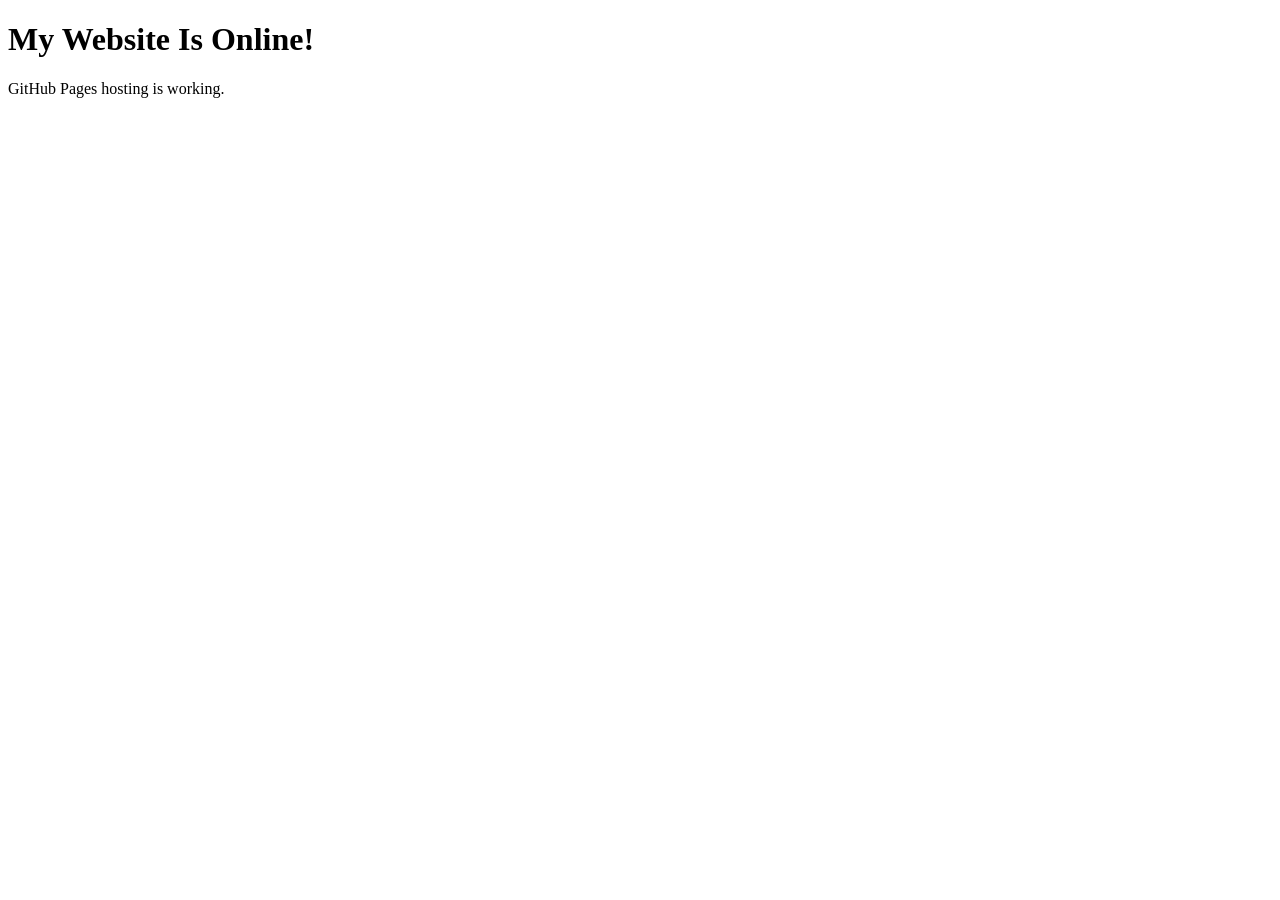
==== index.html @ 0e541582 "Add initial HTML structure for portfolio site" ====
<!DOCTYPE html>
<html lang="en">
<head>
    <meta charset="UTF-8">
    <meta name="viewport" content="width=device-width, initial-scale=1.0">
    <title>My Portfolio</title>
</head>
<body>
    <h1>My Website Is Online!</h1>
    <p>GitHub Pages hosting is working.</p>
</body>
</html>
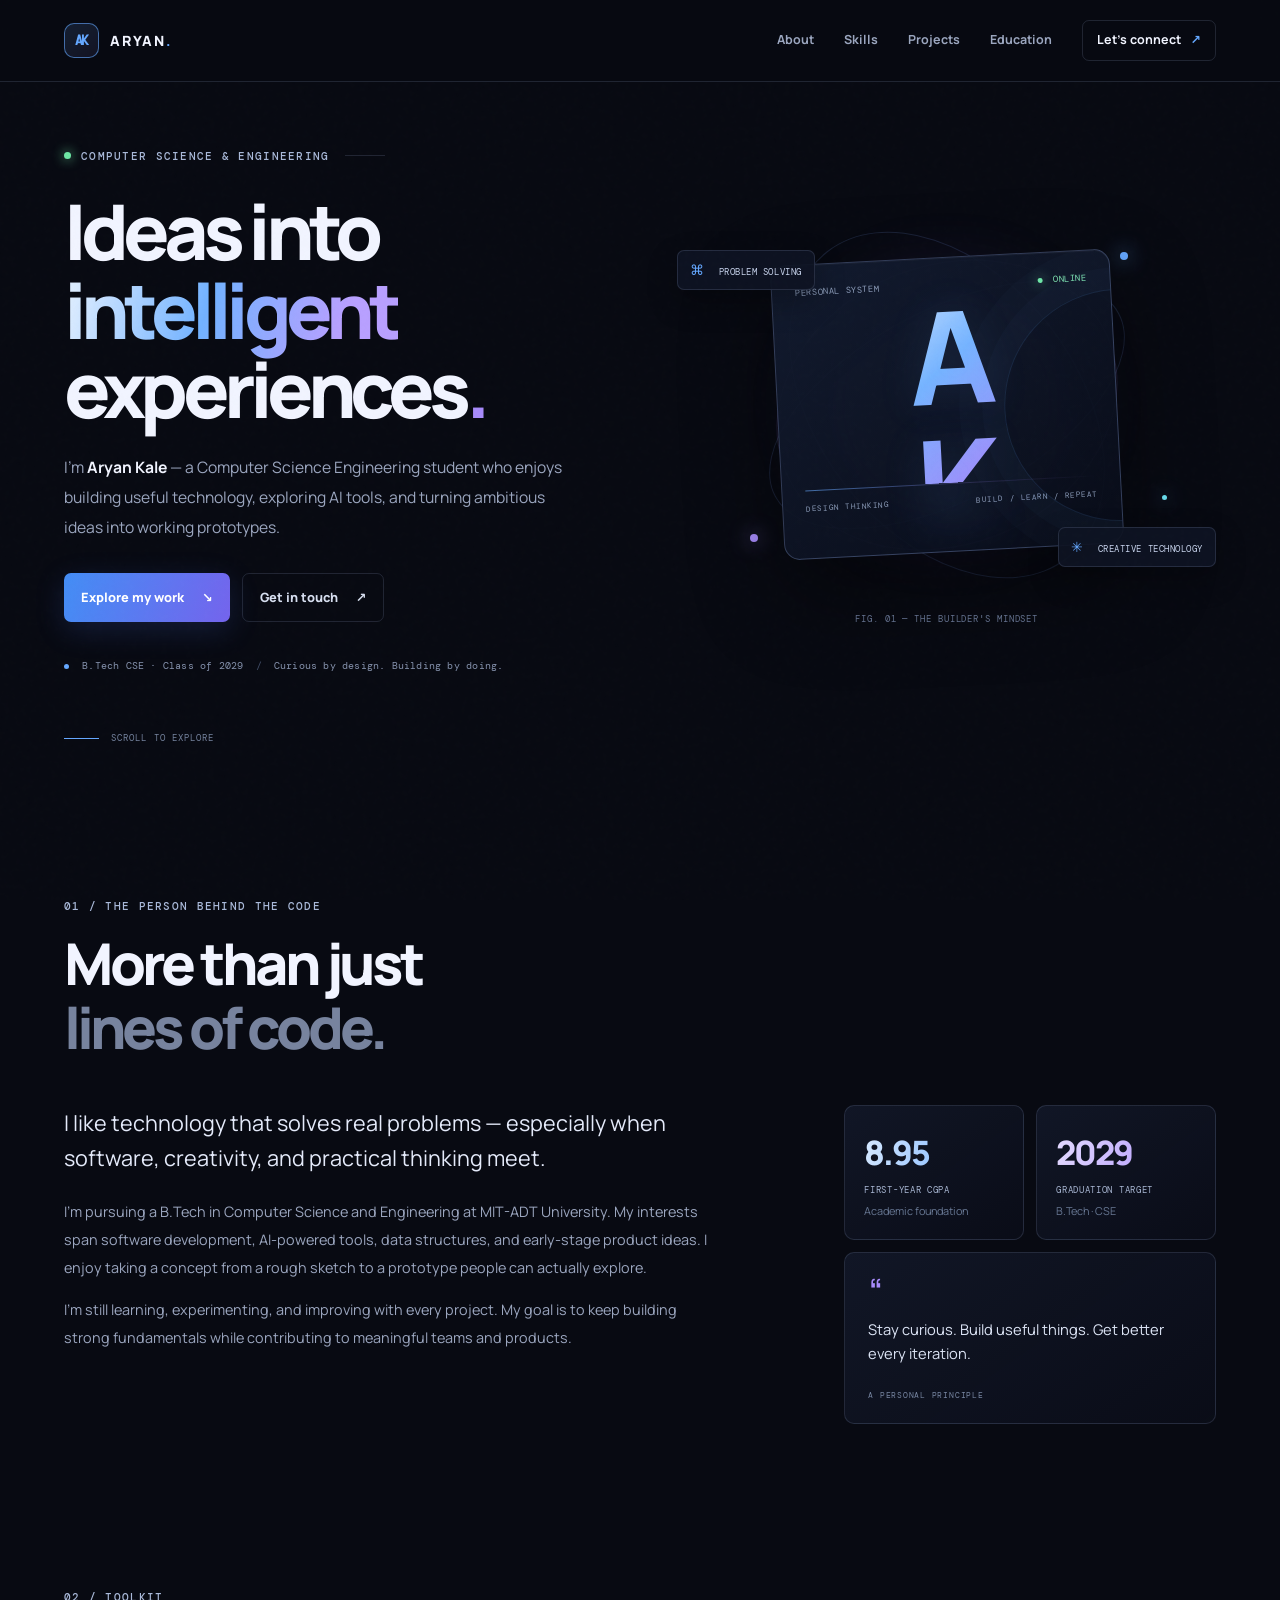
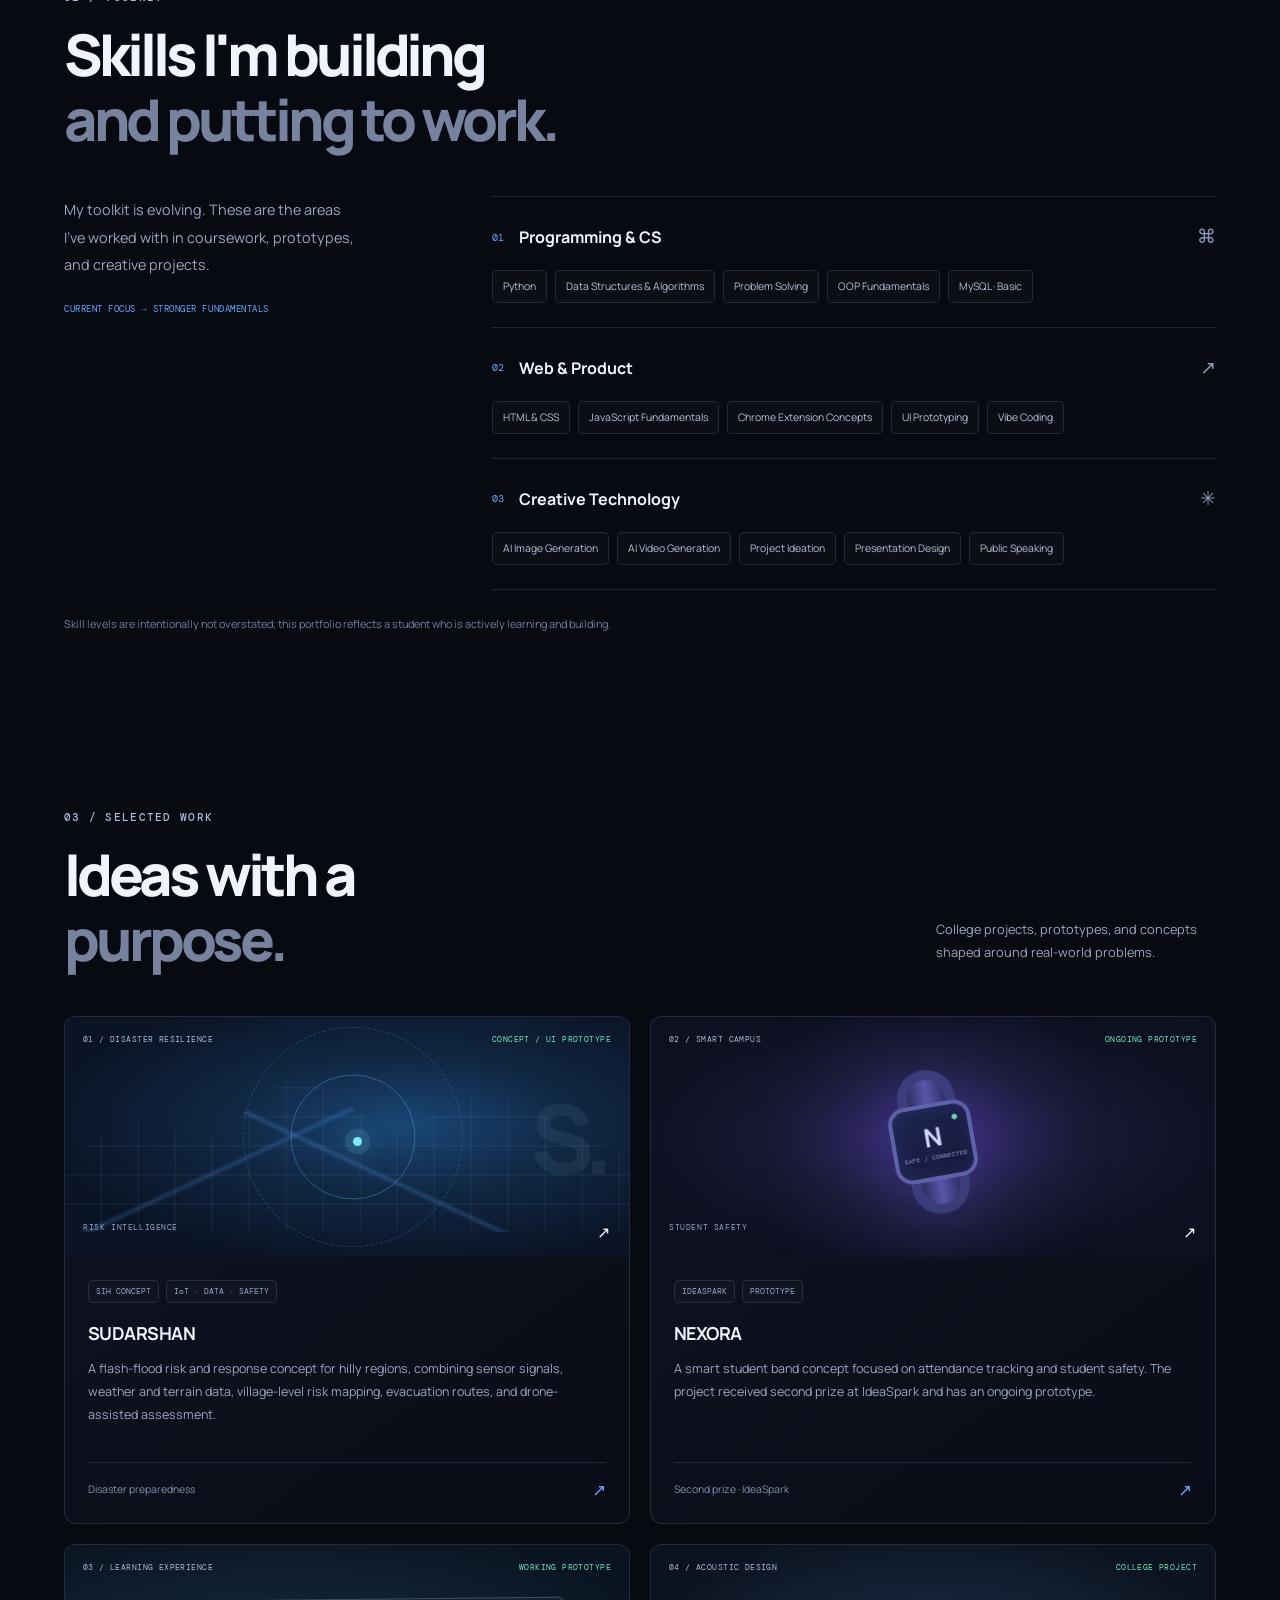
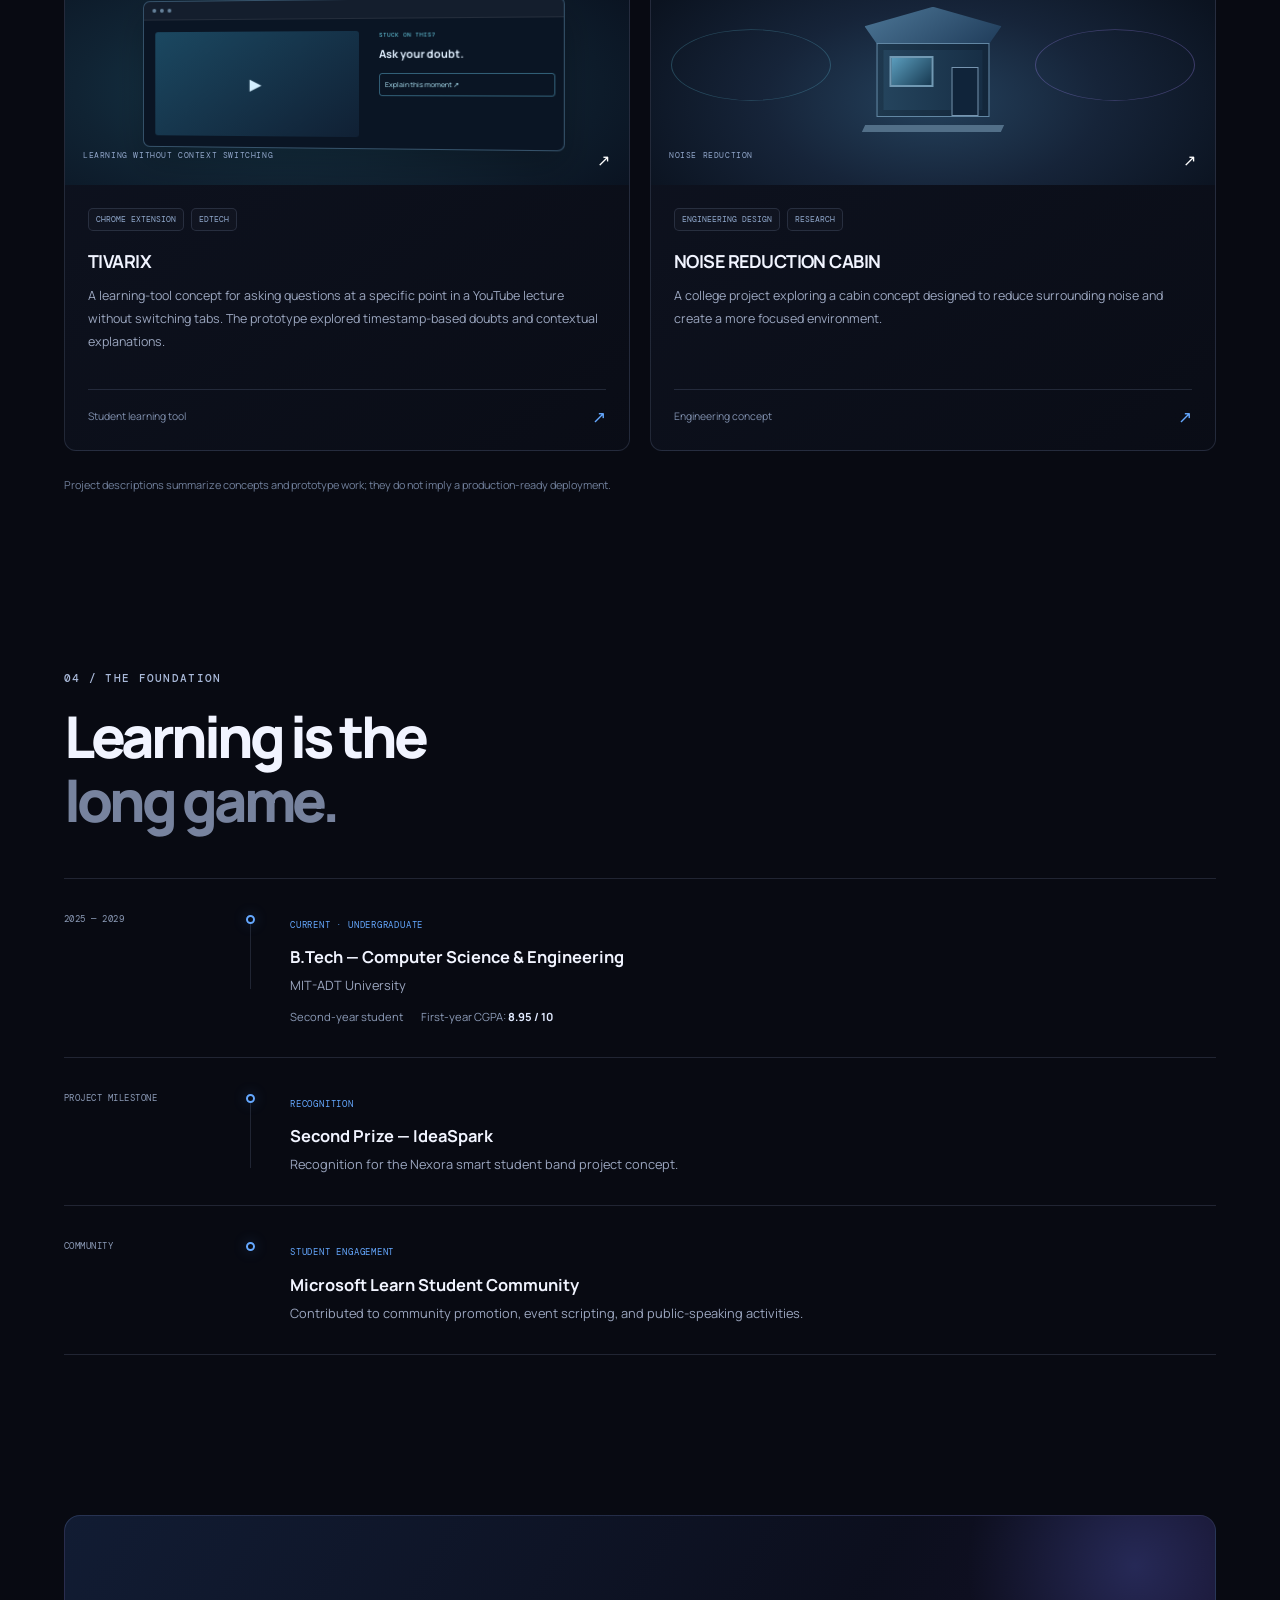
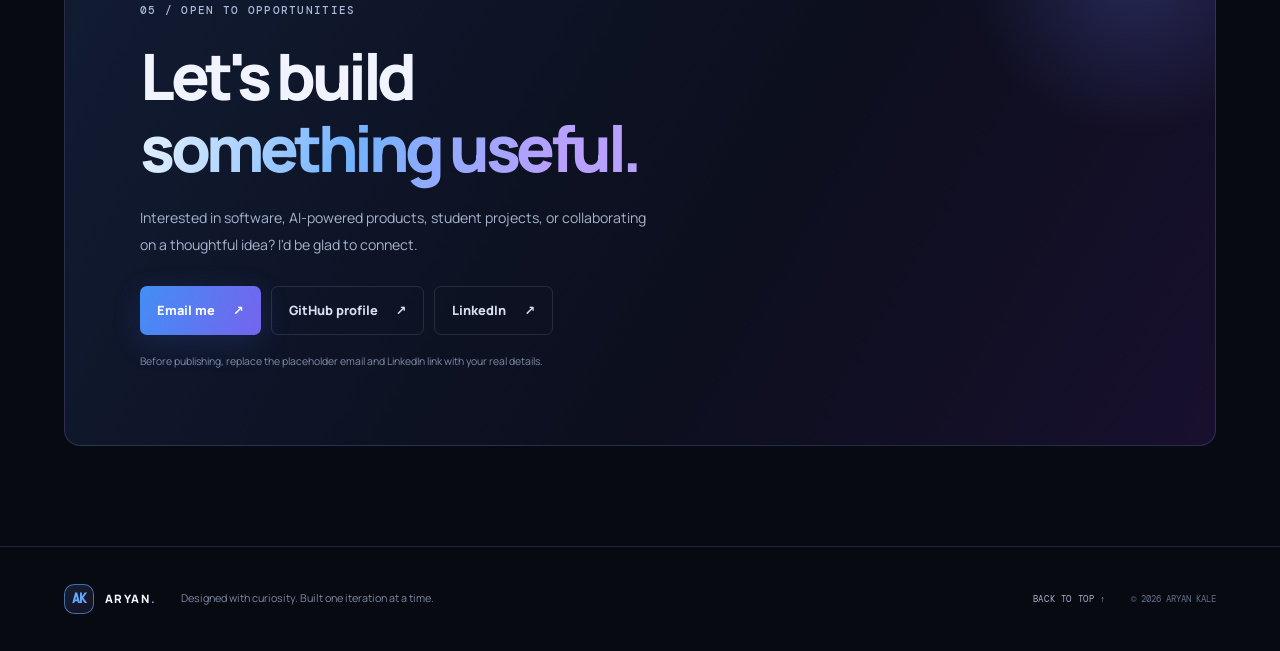
==== commit 6e41c8c3: "Add files via upload" ====
--- a/index.html
+++ b/index.html
@@ -1,13 +1,131 @@
-
 <!DOCTYPE html>
 <html lang="en">
 <head>
-    <meta charset="UTF-8">
-    <meta name="viewport" content="width=device-width, initial-scale=1.0">
-    <title>My Portfolio</title>
+  <meta charset="UTF-8">
+  <meta name="viewport" content="width=device-width, initial-scale=1.0">
+  <meta name="theme-color" content="#080a12">
+  <meta name="description" content="Aryan Kale — Computer Science Engineering student, developer, and technology project builder.">
+  <title>Aryan Kale | Computer Science Engineer</title>
+  <link rel="preconnect" href="https://fonts.googleapis.com">
+  <link rel="preconnect" href="https://fonts.gstatic.com" crossorigin>
+  <link href="https://fonts.googleapis.com/css2?family=DM+Mono:wght@400;500&family=Manrope:wght@400;500;600;700;800&display=swap" rel="stylesheet">
+  <link rel="stylesheet" href="style.css">
+  <script src="script.js" defer></script>
 </head>
 <body>
-    <h1>My Website Is Online!</h1>
-    <p>GitHub Pages hosting is working.</p>
+  <div class="noise" aria-hidden="true"></div>
+  <div class="scroll-progress" aria-hidden="true"><span id="progressBar"></span></div>
+
+  <header class="site-header">
+    <a class="brand" href="#home" aria-label="Aryan Kale home"><span class="brand-mark">AK</span><span>ARYAN<span class="brand-dot">.</span></span></a>
+    <button class="menu-toggle" id="menuToggle" aria-label="Open navigation" aria-expanded="false"><span></span><span></span></button>
+    <nav class="nav" id="navMenu">
+      <a href="#about">About</a>
+      <a href="#skills">Skills</a>
+      <a href="#projects">Projects</a>
+      <a href="#education">Education</a>
+      <a href="#contact" class="nav-cta">Let's connect <span>↗</span></a>
+    </nav>
+  </header>
+
+  <main>
+    <section class="hero section-wrap" id="home">
+      <div class="hero-copy reveal">
+        <p class="eyebrow"><span class="status-dot"></span> COMPUTER SCIENCE & ENGINEERING <span class="eyebrow-line"></span></p>
+        <h1>Ideas into<br><span class="gradient-text">intelligent</span><br>experiences<span class="hero-period">.</span></h1>
+        <p class="hero-description">I'm <strong>Aryan Kale</strong> — a Computer Science Engineering student who enjoys building useful technology, exploring AI tools, and turning ambitious ideas into working prototypes.</p>
+        <div class="hero-actions">
+          <a class="button button-primary" href="#projects">Explore my work <span>↘</span></a>
+          <a class="button button-quiet" href="#contact">Get in touch <span>↗</span></a>
+        </div>
+        <div class="hero-meta">
+          <span><i></i> B.Tech CSE · Class of 2029</span>
+          <span class="meta-separator">/</span>
+          <span>Curious by design. Building by doing.</span>
+        </div>
+      </div>
+      <div class="hero-visual reveal" aria-label="Abstract futuristic portfolio graphic">
+        <div class="orbit orbit-one"></div><div class="orbit orbit-two"></div><div class="orbit orbit-three"></div>
+        <div class="orbit-node node-one"></div><div class="orbit-node node-two"></div><div class="orbit-node node-three"></div>
+        <div class="core-card">
+          <div class="core-top"><span class="core-label">PERSONAL SYSTEM</span><span class="core-live"><i></i> ONLINE</span></div>
+          <div class="core-monogram">A<span>K</span></div>
+          <div class="core-rule"></div>
+          <div class="core-bottom"><span>DESIGN THINKING</span><span>BUILD / LEARN / REPEAT</span></div>
+        </div>
+        <div class="float-tag tag-top"><span class="tag-icon">⌘</span> PROBLEM SOLVING</div>
+        <div class="float-tag tag-bottom"><span class="tag-icon">✳</span> CREATIVE TECHNOLOGY</div>
+        <div class="visual-caption">FIG. 01 — THE BUILDER'S MINDSET</div>
+      </div>
+      <a class="scroll-cue" href="#about"><span class="scroll-line"></span> SCROLL TO EXPLORE</a>
+    </section>
+
+    <section class="section-wrap about-section" id="about">
+      <div class="section-heading reveal"><p class="eyebrow">01 / THE PERSON BEHIND THE CODE</p><h2>More than just<br><span class="muted-heading">lines of code.</span></h2></div>
+      <div class="about-grid">
+        <div class="about-main reveal">
+          <p class="large-copy">I like technology that solves real problems — especially when software, creativity, and practical thinking meet.</p>
+          <p>I'm pursuing a B.Tech in Computer Science and Engineering at MIT-ADT University. My interests span software development, AI-powered tools, data structures, and early-stage product ideas. I enjoy taking a concept from a rough sketch to a prototype people can actually explore.</p>
+          <p>I'm still learning, experimenting, and improving with every project. My goal is to keep building strong fundamentals while contributing to meaningful teams and products.</p>
+        </div>
+        <div class="about-side reveal">
+          <div class="stat-card"><span class="stat-number">8.95</span><span class="stat-label">FIRST-YEAR CGPA</span><span class="stat-note">Academic foundation</span></div>
+          <div class="stat-card stat-card-accent"><span class="stat-number">2029</span><span class="stat-label">GRADUATION TARGET</span><span class="stat-note">B.Tech · CSE</span></div>
+          <div class="quote-card"><span class="quote-mark">“</span><p>Stay curious. Build useful things. Get better every iteration.</p><span class="quote-caption">A PERSONAL PRINCIPLE</span></div>
+        </div>
+      </div>
+    </section>
+
+    <section class="section-wrap skills-section" id="skills">
+      <div class="section-heading reveal"><p class="eyebrow">02 / TOOLKIT</p><h2>Skills I'm building<br><span class="muted-heading">and putting to work.</span></h2></div>
+      <div class="skills-layout">
+        <div class="skill-intro reveal"><p>My toolkit is evolving. These are the areas I've worked with in coursework, prototypes, and creative projects.</p><span class="tiny-note">CURRENT FOCUS → STRONGER FUNDAMENTALS</span></div>
+        <div class="skill-groups">
+          <article class="skill-group reveal"><div class="skill-group-head"><span class="skill-index">01</span><h3>Programming & CS</h3><span class="skill-symbol">⌘</span></div><div class="skill-chips"><span>Python</span><span>Data Structures & Algorithms</span><span>Problem Solving</span><span>OOP Fundamentals</span><span>MySQL · Basic</span></div></article>
+          <article class="skill-group reveal"><div class="skill-group-head"><span class="skill-index">02</span><h3>Web & Product</h3><span class="skill-symbol">↗</span></div><div class="skill-chips"><span>HTML & CSS</span><span>JavaScript Fundamentals</span><span>Chrome Extension Concepts</span><span>UI Prototyping</span><span>Vibe Coding</span></div></article>
+          <article class="skill-group reveal"><div class="skill-group-head"><span class="skill-index">03</span><h3>Creative Technology</h3><span class="skill-symbol">✳</span></div><div class="skill-chips"><span>AI Image Generation</span><span>AI Video Generation</span><span>Project Ideation</span><span>Presentation Design</span><span>Public Speaking</span></div></article>
+        </div>
+      </div>
+      <p class="skills-footnote">Skill levels are intentionally not overstated; this portfolio reflects a student who is actively learning and building.</p>
+    </section>
+
+    <section class="section-wrap projects-section" id="projects">
+      <div class="section-heading section-heading-row reveal"><div><p class="eyebrow">03 / SELECTED WORK</p><h2>Ideas with a<br><span class="muted-heading">purpose.</span></h2></div><p class="heading-side-note">College projects, prototypes, and concepts shaped around real-world problems.</p></div>
+      <div class="project-grid">
+        <article class="project-card project-featured reveal">
+          <div class="project-art art-sudarshan"><div class="art-topline"><span>01 / DISASTER RESILIENCE</span><span class="art-status">CONCEPT / UI PROTOTYPE</span></div><div class="terrain-grid"></div><div class="radar-ring radar-a"></div><div class="radar-ring radar-b"></div><div class="radar-point"></div><div class="art-word">S.</div><div class="art-footer"><span>RISK INTELLIGENCE</span><span>↗</span></div></div>
+          <div class="project-content"><div class="project-tags"><span>SIH CONCEPT</span><span>IoT · DATA · SAFETY</span></div><h3>SUDARSHAN</h3><p>A flash-flood risk and response concept for hilly regions, combining sensor signals, weather and terrain data, village-level risk mapping, evacuation routes, and drone-assisted assessment.</p><div class="project-bottom"><span>Disaster preparedness</span><span class="project-arrow">↗</span></div></div>
+        </article>
+        <article class="project-card reveal">
+          <div class="project-art art-nexora"><div class="art-topline"><span>02 / SMART CAMPUS</span><span class="art-status">ONGOING PROTOTYPE</span></div><div class="band-device"><div class="band-screen"><span>●</span><b>N</b><small>SAFE / CONNECTED</small></div><div class="band-strap"></div></div><div class="art-glow"></div><div class="art-footer"><span>STUDENT SAFETY</span><span>↗</span></div></div>
+          <div class="project-content"><div class="project-tags"><span>IDEASPARK</span><span>PROTOTYPE</span></div><h3>NEXORA</h3><p>A smart student band concept focused on attendance tracking and student safety. The project received second prize at IdeaSpark and has an ongoing prototype.</p><div class="project-bottom"><span>Second prize · IdeaSpark</span><span class="project-arrow">↗</span></div></div>
+        </article>
+        <article class="project-card reveal">
+          <div class="project-art art-tivarix"><div class="art-topline"><span>03 / LEARNING EXPERIENCE</span><span class="art-status">WORKING PROTOTYPE</span></div><div class="browser-mock"><div class="browser-dots"><i></i><i></i><i></i></div><div class="browser-content"><div class="browser-video"></div><div class="browser-panel"><span>STUCK ON THIS?</span><b>Ask your doubt.</b><div class="browser-button">Explain this moment ↗</div></div></div></div><div class="art-footer"><span>LEARNING WITHOUT CONTEXT SWITCHING</span><span>↗</span></div></div>
+          <div class="project-content"><div class="project-tags"><span>CHROME EXTENSION</span><span>EDTECH</span></div><h3>TIVARIX</h3><p>A learning-tool concept for asking questions at a specific point in a YouTube lecture without switching tabs. The prototype explored timestamp-based doubts and contextual explanations.</p><div class="project-bottom"><span>Student learning tool</span><span class="project-arrow">↗</span></div></div>
+        </article>
+        <article class="project-card reveal">
+          <div class="project-art art-cabin"><div class="art-topline"><span>04 / ACOUSTIC DESIGN</span><span class="art-status">COLLEGE PROJECT</span></div><div class="sound-wave wave-one"></div><div class="sound-wave wave-two"></div><div class="cabin-illustration"><div class="cabin-roof"></div><div class="cabin-body"><div class="cabin-window"></div><div class="cabin-door"></div></div><div class="cabin-base"></div></div><div class="art-footer"><span>NOISE REDUCTION</span><span>↗</span></div></div>
+          <div class="project-content"><div class="project-tags"><span>ENGINEERING DESIGN</span><span>RESEARCH</span></div><h3>NOISE REDUCTION CABIN</h3><p>A college project exploring a cabin concept designed to reduce surrounding noise and create a more focused environment.</p><div class="project-bottom"><span>Engineering concept</span><span class="project-arrow">↗</span></div></div>
+        </article>
+      </div>
+      <p class="project-disclaimer">Project descriptions summarize concepts and prototype work; they do not imply a production-ready deployment.</p>
+    </section>
+
+    <section class="section-wrap education-section" id="education">
+      <div class="section-heading reveal"><p class="eyebrow">04 / THE FOUNDATION</p><h2>Learning is the<br><span class="muted-heading">long game.</span></h2></div>
+      <div class="timeline">
+        <article class="timeline-item reveal"><div class="timeline-date">2025 — 2029</div><div class="timeline-marker"></div><div class="timeline-content"><span class="timeline-label">CURRENT · UNDERGRADUATE</span><h3>B.Tech — Computer Science & Engineering</h3><p>MIT-ADT University</p><div class="timeline-detail"><span>Second-year student</span><span>First-year CGPA: <strong>8.95 / 10</strong></span></div></div></article>
+        <article class="timeline-item reveal"><div class="timeline-date">PROJECT MILESTONE</div><div class="timeline-marker"></div><div class="timeline-content"><span class="timeline-label">RECOGNITION</span><h3>Second Prize — IdeaSpark</h3><p>Recognition for the Nexora smart student band project concept.</p></div></article>
+        <article class="timeline-item reveal"><div class="timeline-date">COMMUNITY</div><div class="timeline-marker"></div><div class="timeline-content"><span class="timeline-label">STUDENT ENGAGEMENT</span><h3>Microsoft Learn Student Community</h3><p>Contributed to community promotion, event scripting, and public-speaking activities.</p></div></article>
+      </div>
+    </section>
+
+    <section class="section-wrap contact-section" id="contact">
+      <div class="contact-panel reveal"><div class="contact-orb"></div><p class="eyebrow">05 / OPEN TO OPPORTUNITIES</p><h2>Let's build<br><span class="gradient-text">something useful.</span></h2><p class="contact-copy">Interested in software, AI-powered products, student projects, or collaborating on a thoughtful idea? I'd be glad to connect.</p><div class="contact-actions"><a class="button button-primary" id="emailLink" href="mailto:YOUR_EMAIL@example.com">Email me <span>↗</span></a><a class="button button-quiet" href="https://github.com/AryanKale2311" target="_blank" rel="noreferrer">GitHub profile <span>↗</span></a><a class="button button-quiet" href="https://www.linkedin.com/" target="_blank" rel="noreferrer">LinkedIn <span>↗</span></a></div><p class="contact-note">Before publishing, replace the placeholder email and LinkedIn link with your real details.</p></div>
+    </section>
+  </main>
+
+  <footer class="site-footer"><a class="brand footer-brand" href="#home"><span class="brand-mark">AK</span><span>ARYAN<span class="brand-dot">.</span></span></a><p>Designed with curiosity. Built one iteration at a time.</p><a class="back-top" href="#home">BACK TO TOP ↑</a><span class="footer-year">© <span id="year"></span> ARYAN KALE</span></footer>
 </body>
 </html>
--- a/style.css
+++ b/style.css
@@ -0,0 +1,6 @@
+/* Aryan Kale portfolio — dark futuristic theme */
+:root{--bg:#080a12;--panel:#0e1220;--panel2:#11182a;--text:#f1f4ff;--muted:#9ba6bf;--line:rgba(164,180,220,.16);--blue:#65a8ff;--violet:#a78bfa;--cyan:#6ee7f9;--max:1160px}
+*{box-sizing:border-box}html{scroll-behavior:smooth;scroll-padding-top:95px}body{margin:0;background:var(--bg);color:var(--text);font-family:Manrope,system-ui,sans-serif;line-height:1.65;overflow-x:hidden}a{color:inherit;text-decoration:none}button{font:inherit}.noise{position:fixed;inset:0;pointer-events:none;z-index:20;opacity:.035;background-image:url("data:image/svg+xml,%3Csvg viewBox='0 0 180 180' xmlns='http://www.w3.org/2000/svg'%3E%3Cfilter id='n'%3E%3CfeTurbulence type='fractalNoise' baseFrequency='.85' numOctaves='3' stitchTiles='stitch'/%3E%3C/filter%3E%3Crect width='100%25' height='100%25' filter='url(%23n)' opacity='.35'/%3E%3C/svg%3E")}.scroll-progress{position:fixed;z-index:50;top:0;left:0;width:100%;height:2px;background:transparent}.scroll-progress span{display:block;height:100%;width:0;background:linear-gradient(90deg,var(--blue),var(--violet),var(--cyan))}.site-header{height:82px;display:flex;align-items:center;justify-content:space-between;padding:0 max(5vw,calc((100vw - var(--max))/2));border-bottom:1px solid var(--line);position:sticky;top:0;background:rgba(8,10,18,.82);backdrop-filter:blur(18px);z-index:30}.brand{display:flex;align-items:center;gap:11px;font-weight:800;font-size:.88rem;letter-spacing:.13em}.brand-mark{width:35px;height:35px;display:grid;place-items:center;border:1px solid rgba(101,168,255,.6);border-radius:10px;color:var(--blue);font-family:"DM Mono",monospace;font-size:.82rem;letter-spacing:-.08em;background:linear-gradient(145deg,rgba(101,168,255,.14),rgba(167,139,250,.08))}.brand-dot{color:var(--blue)}.nav{display:flex;align-items:center;gap:30px;color:var(--muted);font-size:.78rem;font-weight:700}.nav a{transition:color .2s}.nav a:hover{color:white}.nav-cta{border:1px solid var(--line);padding:9px 14px;border-radius:7px;color:var(--text)!important}.nav-cta span{color:var(--blue);margin-left:7px}.menu-toggle{display:none}.section-wrap{width:min(var(--max),90vw);margin-inline:auto}.hero{min-height:690px;display:grid;grid-template-columns:1.04fr .96fr;align-items:center;gap:30px;position:relative;padding-top:55px;padding-bottom:100px}.eyebrow{font:500 .67rem/1.5 "DM Mono",monospace;letter-spacing:.12em;color:#a9b9d9;display:flex;align-items:center;gap:10px}.status-dot,.core-live i{display:inline-block;width:7px;height:7px;background:#6ee7a5;border-radius:50%;box-shadow:0 0 12px #6ee7a5}.eyebrow-line{width:40px;height:1px;background:var(--line);margin-left:5px}.hero h1{font-size:clamp(3.2rem,6vw,5.65rem);line-height:1.03;letter-spacing:-.075em;margin:27px 0 25px;font-weight:800}.gradient-text{background:linear-gradient(105deg,#dcecff 5%,#72b2ff 43%,#b8a0ff 82%);-webkit-background-clip:text;background-clip:text;color:transparent}.hero-period{color:var(--violet)}.hero-description{color:var(--muted);font-size:.98rem;max-width:510px;line-height:1.9}.hero-description strong{color:var(--text)}.hero-actions{display:flex;gap:12px;flex-wrap:wrap;margin-top:30px}.button{display:inline-flex;align-items:center;gap:18px;padding:13px 17px;border-radius:7px;font-size:.8rem;font-weight:800;transition:transform .2s,border-color .2s,box-shadow .2s}.button:hover{transform:translateY(-3px)}.button-primary{background:linear-gradient(110deg,#438ef5,#7464ed);color:white;box-shadow:0 8px 30px rgba(73,111,237,.18)}.button-primary:hover{box-shadow:0 10px 35px rgba(73,111,237,.34)}.button-quiet{border:1px solid var(--line);color:#d6deef}.button-quiet:hover{border-color:rgba(101,168,255,.55)}.hero-meta{display:flex;gap:12px;align-items:center;flex-wrap:wrap;margin-top:37px;color:#8592ad;font: .64rem "DM Mono",monospace;letter-spacing:.02em}.hero-meta i{display:inline-block;width:5px;height:5px;border-radius:50%;background:var(--blue);margin-right:7px}.meta-separator{color:#424e68}.hero-visual{height:480px;position:relative;display:grid;place-items:center;isolation:isolate}.hero-visual:before{content:"";position:absolute;width:72%;height:72%;background:radial-gradient(circle,rgba(62,102,204,.2),rgba(99,63,180,.09) 45%,transparent 70%);filter:blur(15px);z-index:-2}.orbit{position:absolute;border:1px solid rgba(118,157,238,.16);border-radius:50%;transform:rotate(-28deg)}.orbit-one{width:390px;height:190px}.orbit-two{width:390px;height:260px;transform:rotate(52deg)}.orbit-three{width:280px;height:350px;transform:rotate(68deg);border-color:rgba(167,139,250,.15)}.orbit-node{position:absolute;width:8px;height:8px;border-radius:50%;background:var(--blue);box-shadow:0 0 20px rgba(101,168,255,.9)}.node-one{top:87px;right:88px}.node-two{bottom:103px;left:73px;background:var(--violet);box-shadow:0 0 20px rgba(167,139,250,.8)}.node-three{right:49px;bottom:145px;width:5px;height:5px;background:var(--cyan)}.core-card{width:min(340px,78%);height:295px;border:1px solid rgba(151,177,238,.28);border-radius:16px;background:linear-gradient(145deg,rgba(19,28,48,.95),rgba(9,13,25,.93));box-shadow:0 35px 90px rgba(0,0,0,.4),inset 0 1px rgba(255,255,255,.04);padding:21px 23px;position:relative;overflow:hidden;transform:rotate(-3deg);animation:float 7s ease-in-out infinite}.core-card:after{content:"";position:absolute;width:230px;height:230px;right:-120px;top:40px;border-radius:50%;border:1px solid rgba(101,168,255,.13);box-shadow:0 0 0 22px rgba(101,168,255,.025),0 0 0 45px rgba(101,168,255,.02)}.core-top,.core-bottom{display:flex;justify-content:space-between;gap:8px;font: .55rem "DM Mono",monospace;letter-spacing:.07em;color:#8c9cb9}.core-live{color:#81e8b1}.core-live i{width:5px;height:5px;margin-right:5px}.core-monogram{height:192px;display:grid;place-items:center;font-size:8rem;font-weight:800;letter-spacing:-.12em;line-height:1;background:linear-gradient(140deg,#e9f3ff 10%,#77b5ff 45%,#a78bfa 80%);-webkit-background-clip:text;background-clip:text;color:transparent;text-shadow:0 0 45px rgba(101,168,255,.12)}.core-monogram span{color:transparent}.core-rule{height:1px;background:linear-gradient(90deg,rgba(101,168,255,.6),rgba(167,139,250,.2),transparent);margin-bottom:12px}.core-bottom{font-size:.48rem}.float-tag{position:absolute;z-index:2;background:rgba(14,20,35,.93);border:1px solid var(--line);border-radius:7px;padding:10px 12px;font: .57rem "DM Mono",monospace;letter-spacing:.06em;box-shadow:0 12px 30px rgba(0,0,0,.25);color:#c7d3ec}.tag-icon{color:var(--blue);font-size:.9rem;margin-right:8px}.tag-top{top:85px;left:0}.tag-bottom{bottom:78px;right:0}.visual-caption{position:absolute;bottom:20px;left:50%;transform:translateX(-50%);white-space:nowrap;font:.56rem "DM Mono",monospace;letter-spacing:.1em;color:#64718e}.scroll-cue{position:absolute;bottom:28px;left:0;display:flex;align-items:center;gap:12px;font:.56rem "DM Mono",monospace;letter-spacing:.12em;color:#75839e}.scroll-line{display:inline-block;width:35px;height:1px;background:var(--blue)}.about-section,.skills-section,.projects-section,.education-section{padding-top:115px;padding-bottom:40px}.section-heading{margin-bottom:45px}.section-heading .eyebrow{margin-bottom:17px}.section-heading h2,.contact-panel h2{font-size:clamp(2.45rem,4.5vw,4.2rem);letter-spacing:-.07em;line-height:1.12;margin:0;font-weight:800}.muted-heading{color:#77839e}.about-grid{display:grid;grid-template-columns:1.3fr .7fr;gap:90px}.about-main p{color:var(--muted);font-size:.9rem;line-height:1.95;max-width:660px}.about-main .large-copy{font-size:1.35rem;line-height:1.65;color:#e4eafa;max-width:630px;margin-top:0}.about-side{display:grid;grid-template-columns:1fr 1fr;gap:12px;align-content:start}.stat-card,.quote-card{border:1px solid var(--line);background:linear-gradient(145deg,rgba(18,24,41,.88),rgba(11,14,25,.8));border-radius:10px;padding:19px}.stat-number{display:block;font-size:2.1rem;font-weight:800;letter-spacing:-.06em;background:linear-gradient(110deg,#d9eaff,var(--blue));-webkit-background-clip:text;background-clip:text;color:transparent}.stat-label{display:block;font: .55rem "DM Mono",monospace;letter-spacing:.08em;color:#a8b6d2;margin-top:4px}.stat-note{display:block;color:#687894;font-size:.68rem;margin-top:6px}.stat-card-accent .stat-number{background:linear-gradient(110deg,#e5dcff,var(--violet));-webkit-background-clip:text;background-clip:text}.quote-card{grid-column:1/-1;position:relative;padding:20px 23px 17px}.quote-mark{font-size:2.6rem;color:var(--violet);line-height:1}.quote-card p{font-size:.92rem;color:#dce4f5;margin:0 0 14px}.quote-caption{font: .53rem "DM Mono",monospace;letter-spacing:.09em;color:#7887a3}.skills-layout{display:grid;grid-template-columns:.65fr 1.35fr;gap:80px}.skill-intro p{color:var(--muted);font-size:.9rem;line-height:1.9;margin-top:0;max-width:300px}.tiny-note{font:.55rem "DM Mono",monospace;color:var(--blue);letter-spacing:.06em}.skill-groups{border-top:1px solid var(--line)}.skill-group{padding:24px 0;border-bottom:1px solid var(--line)}.skill-group-head{display:flex;align-items:center;gap:15px;margin-bottom:17px}.skill-index{font:.6rem "DM Mono",monospace;color:var(--blue)}.skill-group h3{font-size:1rem;margin:0;font-weight:700}.skill-symbol{margin-left:auto;color:#8a9aba;font-size:1.2rem}.skill-chips{display:flex;gap:8px;flex-wrap:wrap}.skill-chips span,.project-tags span{font-size:.65rem;color:#b5c1d9;border:1px solid var(--line);border-radius:5px;padding:7px 10px;background:rgba(255,255,255,.018)}.skills-footnote,.project-disclaimer{font-size:.68rem;color:#71809c;margin-top:25px}.section-heading-row{display:flex;align-items:end;justify-content:space-between;gap:30px}.heading-side-note{max-width:280px;color:var(--muted);font-size:.8rem;line-height:1.8;margin-bottom:7px}.project-grid{display:grid;grid-template-columns:1fr 1fr;gap:20px}.project-card{border:1px solid var(--line);border-radius:12px;overflow:hidden;background:linear-gradient(145deg,rgba(15,20,34,.96),rgba(10,13,23,.96));transition:transform .25s,border-color .25s}.project-card:hover{transform:translateY(-5px);border-color:rgba(101,168,255,.4)}.project-art{height:240px;position:relative;overflow:hidden;background:#0d1729}.art-topline{position:absolute;top:17px;left:18px;right:18px;display:flex;justify-content:space-between;gap:10px;z-index:3;font:.52rem "DM Mono",monospace;letter-spacing:.05em;color:#a9bad7}.art-status{color:#6ee7b7;text-align:right}.art-footer{position:absolute;bottom:14px;left:18px;right:18px;display:flex;justify-content:space-between;z-index:3;font:.53rem "DM Mono",monospace;letter-spacing:.07em;color:#91a6ca}.art-footer span:last-child{font-size:1rem;color:white}.art-sudarshan{background:radial-gradient(ellipse at 60% 45%,#1a4676 0,#102743 36%,#0a1425 75%)}.terrain-grid{position:absolute;inset:35px 0 25px;background:linear-gradient(25deg,transparent 45%,rgba(96,165,250,.22) 46%,transparent 47%),linear-gradient(155deg,transparent 42%,rgba(96,165,250,.2) 43%,transparent 44%),repeating-linear-gradient(0deg,transparent 0 27px,rgba(122,174,241,.08) 28px 29px),repeating-linear-gradient(90deg,transparent 0 35px,rgba(122,174,241,.07) 36px 37px);clip-path:polygon(0 60%,12% 35%,25% 50%,41% 10%,58% 45%,75% 20%,100% 58%,100% 100%,0 100%)}.radar-ring{position:absolute;border:1px solid rgba(100,190,255,.35);border-radius:50%;left:51%;top:50%;transform:translate(-50%,-50%)}.radar-a{width:125px;height:125px}.radar-b{width:220px;height:220px;border-style:dashed;opacity:.7}.radar-point{position:absolute;left:51%;top:50%;width:9px;height:9px;border-radius:50%;background:#7ae7ff;box-shadow:0 0 0 8px rgba(122,231,255,.12),0 0 28px #7ae7ff}.art-word{position:absolute;right:25px;bottom:40px;font-size:6rem;font-weight:800;color:rgba(190,220,255,.07);letter-spacing:-.1em}.art-nexora{background:radial-gradient(ellipse at 50% 50%,#2d2361 0,#161932 40%,#0c1020 78%)}.band-device{position:absolute;width:115px;height:145px;left:50%;top:52%;transform:translate(-50%,-50%) rotate(-10deg);display:grid;place-items:center;filter:drop-shadow(0 12px 30px rgba(126,101,255,.2))}.band-strap{position:absolute;width:58px;height:145px;border:10px solid #343a6d;border-radius:30px;background:linear-gradient(90deg,#25294f,#5555a0,#292c59);z-index:0}.band-screen{position:relative;z-index:1;width:83px;height:77px;border:4px solid #5b62a2;border-radius:17px;background:linear-gradient(145deg,#101c39,#0d1023);display:flex;flex-direction:column;align-items:center;justify-content:center;box-shadow:inset 0 0 18px rgba(94,143,255,.15)}.band-screen span{font-size:.45rem;color:#6ee7b7;position:absolute;top:7px;right:9px}.band-screen b{font-size:1.6rem;color:#dce4ff;line-height:1.2}.band-screen small{font:.35rem "DM Mono",monospace;color:#a5b5dc}.art-glow{position:absolute;width:180px;height:180px;left:50%;top:50%;transform:translate(-50%,-50%);background:rgba(123,100,255,.12);filter:blur(45px)}.art-tivarix{background:radial-gradient(ellipse at 40% 60%,#163c50 0,#102333 45%,#0a1321 85%)}.browser-mock{position:absolute;width:75%;height:150px;left:12.5%;top:54px;border:1px solid rgba(136,198,239,.35);border-radius:7px;background:#0a1524;overflow:hidden;box-shadow:0 15px 35px rgba(0,0,0,.25);transform:perspective(600px) rotateY(-5deg)}.browser-dots{height:19px;display:flex;gap:4px;align-items:center;padding-left:9px;background:rgba(255,255,255,.04);border-bottom:1px solid rgba(255,255,255,.07)}.browser-dots i{width:4px;height:4px;border-radius:50%;background:#66829b}.browser-content{display:grid;grid-template-columns:1fr .8fr;height:130px}.browser-video{margin:12px;background:linear-gradient(145deg,#1b4861,#102034);border-radius:3px;position:relative}.browser-video:after{content:"▶";position:absolute;top:50%;left:50%;transform:translate(-50%,-50%);color:#d3efff;font-size:1rem}.browser-panel{padding:12px 8px;display:flex;flex-direction:column;gap:6px}.browser-panel span{font:.37rem "DM Mono",monospace;color:#6ed8ef}.browser-panel b{font-size:.68rem;color:#e0efff}.browser-button{font-size:.43rem;padding:5px;border:1px solid rgba(108,204,243,.4);border-radius:3px;color:#b5edff;margin-top:4px}.art-cabin{background:radial-gradient(ellipse at 50% 65%,#24415c 0,#162439 42%,#0b1320 82%)}.sound-wave{position:absolute;width:160px;height:110px;left:20px;top:65px;border:1px solid rgba(110,220,245,.23);border-radius:50%;transform:scaleY(.65)}.wave-two{left:auto;right:20px;transform:scaleY(.65);border-color:rgba(167,139,250,.3)}.cabin-illustration{position:absolute;width:155px;height:130px;left:50%;top:53%;transform:translate(-50%,-50%)}.cabin-roof{position:absolute;left:9px;top:0;width:137px;height:43px;background:linear-gradient(145deg,#4d7797,#1e3a58);clip-path:polygon(50% 0,100% 45%,88% 100%,12% 100%,0 45%);border-bottom:2px solid #82bde5}.cabin-body{position:absolute;top:36px;left:21px;width:113px;height:74px;background:linear-gradient(90deg,#25455e,#162d44);border:1px solid #6287a4;box-shadow:inset 0 0 0 6px rgba(8,17,30,.25)}.cabin-window{position:absolute;top:12px;left:12px;width:44px;height:31px;background:linear-gradient(135deg,#5b9dbd,#173951);border:2px solid #7199b3}.cabin-door{position:absolute;right:10px;bottom:0;width:27px;height:49px;border:1px solid #7795b0;background:#10243a}.cabin-base{position:absolute;bottom:5px;left:8px;width:139px;height:7px;background:#526f88;transform:skewX(-25deg)}.project-content{padding:23px 23px 19px}.project-tags{display:flex;gap:7px;flex-wrap:wrap}.project-tags span{font:.52rem "DM Mono",monospace;padding:5px 7px;color:#91a9cd}.project-content h3{font-size:1.12rem;letter-spacing:-.03em;margin:16px 0 8px}.project-content p{font-size:.78rem;line-height:1.85;color:var(--muted);min-height:87px;margin:0}.project-bottom{border-top:1px solid var(--line);padding-top:13px;margin-top:18px;display:flex;justify-content:space-between;align-items:center;color:#8191af;font-size:.65rem}.project-arrow{color:var(--blue);font-size:1.05rem}.timeline{border-top:1px solid var(--line)}.timeline-item{display:grid;grid-template-columns:160px 22px 1fr;gap:22px;padding:30px 0;border-bottom:1px solid var(--line)}.timeline-date{font:.59rem "DM Mono",monospace;letter-spacing:.05em;color:#8c9bb7;padding-top:4px}.timeline-marker{width:9px;height:9px;border:2px solid var(--blue);border-radius:50%;margin-top:6px;box-shadow:0 0 14px rgba(101,168,255,.25);position:relative}.timeline-marker:after{content:"";position:absolute;width:1px;height:calc(100% + 60px);top:7px;left:2px;background:var(--line)}.timeline-item:last-child .timeline-marker:after{display:none}.timeline-label{font:.55rem "DM Mono",monospace;letter-spacing:.09em;color:var(--blue)}.timeline-content h3{font-size:1.03rem;margin:8px 0 5px}.timeline-content p{font-size:.8rem;color:var(--muted);margin:0}.timeline-detail{display:flex;gap:18px;flex-wrap:wrap;margin-top:12px;font-size:.7rem;color:#8c9bb7}.timeline-detail strong{color:#e1eaff}.contact-section{padding-top:120px;padding-bottom:100px}.contact-panel{position:relative;overflow:hidden;padding:clamp(32px,6vw,75px);border:1px solid rgba(117,143,213,.23);border-radius:16px;background:linear-gradient(120deg,rgba(18,29,53,.96),rgba(12,15,30,.98) 58%,rgba(26,17,48,.93))}.contact-orb{position:absolute;width:340px;height:340px;right:-90px;top:-120px;border-radius:50%;background:radial-gradient(circle,rgba(108,127,255,.23),rgba(108,127,255,.03) 60%,transparent 70%);pointer-events:none}.contact-panel .eyebrow{margin-bottom:22px}.contact-panel h2{font-size:clamp(2.8rem,5vw,4.8rem);position:relative}.contact-copy{color:#a7b4ce;max-width:520px;font-size:.88rem;line-height:1.9;margin:22px 0 27px;position:relative}.contact-actions{display:flex;gap:10px;flex-wrap:wrap;position:relative}.contact-note{font-size:.65rem;color:#7f8eaa;margin:18px 0 0;position:relative}.site-footer{min-height:105px;border-top:1px solid var(--line);padding:25px max(5vw,calc((100vw - var(--max))/2));display:flex;align-items:center;gap:25px;flex-wrap:wrap}.footer-brand{font-size:.72rem}.footer-brand .brand-mark{width:30px;height:30px}.site-footer p{color:#7c8aa5;font-size:.67rem;margin:0}.back-top{margin-left:auto;color:#a4b3cf;font:.55rem "DM Mono",monospace;letter-spacing:.07em}.footer-year{font:.55rem "DM Mono",monospace;color:#61708b}.reveal{opacity:0;transform:translateY(20px);transition:opacity .7s ease,transform .7s ease}.reveal.is-visible{opacity:1;transform:translateY(0)}@keyframes float{0%,100%{transform:translateY(0) rotate(-3deg)}50%{transform:translateY(-12px) rotate(-1deg)}}
+@media(max-width:900px){.site-header{padding-inline:5vw}.hero{grid-template-columns:1fr;gap:5px;padding-top:80px;min-height:auto}.hero-copy{max-width:680px}.hero-visual{height:420px;max-width:600px;width:100%;margin:0 auto}.scroll-cue{bottom:20px}.about-grid{gap:40px}.skills-layout{gap:45px}.project-art{height:210px}.about-section,.skills-section,.projects-section,.education-section{padding-top:90px}}
+@media(max-width:640px){.site-header{height:70px}.menu-toggle{display:flex;flex-direction:column;gap:5px;align-items:center;justify-content:center;width:39px;height:39px;background:transparent;border:1px solid var(--line);border-radius:7px;z-index:3}.menu-toggle span{width:16px;height:1px;background:#dce6fa;transition:transform .2s}.menu-toggle[aria-expanded=true] span:first-child{transform:translateY(3px) rotate(45deg)}.menu-toggle[aria-expanded=true] span:last-child{transform:translateY(-3px) rotate(-45deg)}.nav{display:none;position:absolute;left:0;right:0;top:69px;background:rgba(8,10,18,.97);backdrop-filter:blur(20px);padding:18px 5vw 24px;border-bottom:1px solid var(--line);flex-direction:column;align-items:stretch;gap:0}.nav.open{display:flex}.nav a{padding:13px 2px;border-bottom:1px solid rgba(164,180,220,.08)}.nav .nav-cta{margin-top:12px;text-align:center;border:1px solid var(--line);padding:12px}.hero{padding-top:65px;padding-bottom:75px}.hero h1{font-size:clamp(3.1rem,15vw,4.7rem)}.hero-description{font-size:.9rem}.hero-meta{line-height:1.9}.hero-visual{height:350px;margin-top:8px}.orbit-one{width:300px;height:150px}.orbit-two{width:300px;height:200px}.orbit-three{width:230px;height:280px}.core-card{height:245px;padding:17px;width:270px}.core-monogram{height:153px;font-size:6.4rem}.core-bottom{font-size:.42rem}.tag-top{top:40px}.tag-bottom{bottom:40px}.float-tag{font-size:.48rem;padding:8px}.node-one{top:48px;right:47px}.node-two{bottom:65px;left:34px}.visual-caption{bottom:4px;font-size:.48rem}.scroll-cue{font-size:.48rem;bottom:15px}.about-section,.skills-section,.projects-section,.education-section{padding-top:75px}.section-heading{margin-bottom:30px}.section-heading h2{font-size:2.65rem}.about-grid,.skills-layout{grid-template-columns:1fr;gap:30px}.about-main .large-copy{font-size:1.15rem}.about-main p{font-size:.84rem}.about-side{grid-template-columns:1fr 1fr}.stat-card{padding:15px}.stat-number{font-size:1.8rem}.skill-intro p{max-width:520px}.section-heading-row{display:block}.heading-side-note{margin-top:18px}.project-grid{grid-template-columns:1fr;gap:15px}.project-art{height:225px}.project-content p{min-height:0}.timeline-item{grid-template-columns:1fr 14px;gap:12px;padding:24px 0}.timeline-date{grid-column:1;grid-row:1}.timeline-marker{grid-column:2;grid-row:1 / span 2}.timeline-content{grid-column:1;grid-row:2}.timeline-marker:after{height:calc(100% + 65px)}.contact-section{padding-top:75px;padding-bottom:65px}.contact-panel{padding:30px 22px}.contact-panel h2{font-size:2.8rem}.contact-actions{align-items:stretch;flex-direction:column}.contact-actions .button{justify-content:space-between}.site-footer{gap:14px;padding:25px 5vw}.site-footer p{order:3;flex-basis:100%}.back-top{margin-left:auto}.footer-year{display:none}}
+@media(prefers-reduced-motion:reduce){html{scroll-behavior:auto}*,*::before,*::after{animation-duration:.01ms!important;animation-iteration-count:1!important;transition-duration:.01ms!important}.reveal{opacity:1;transform:none}}
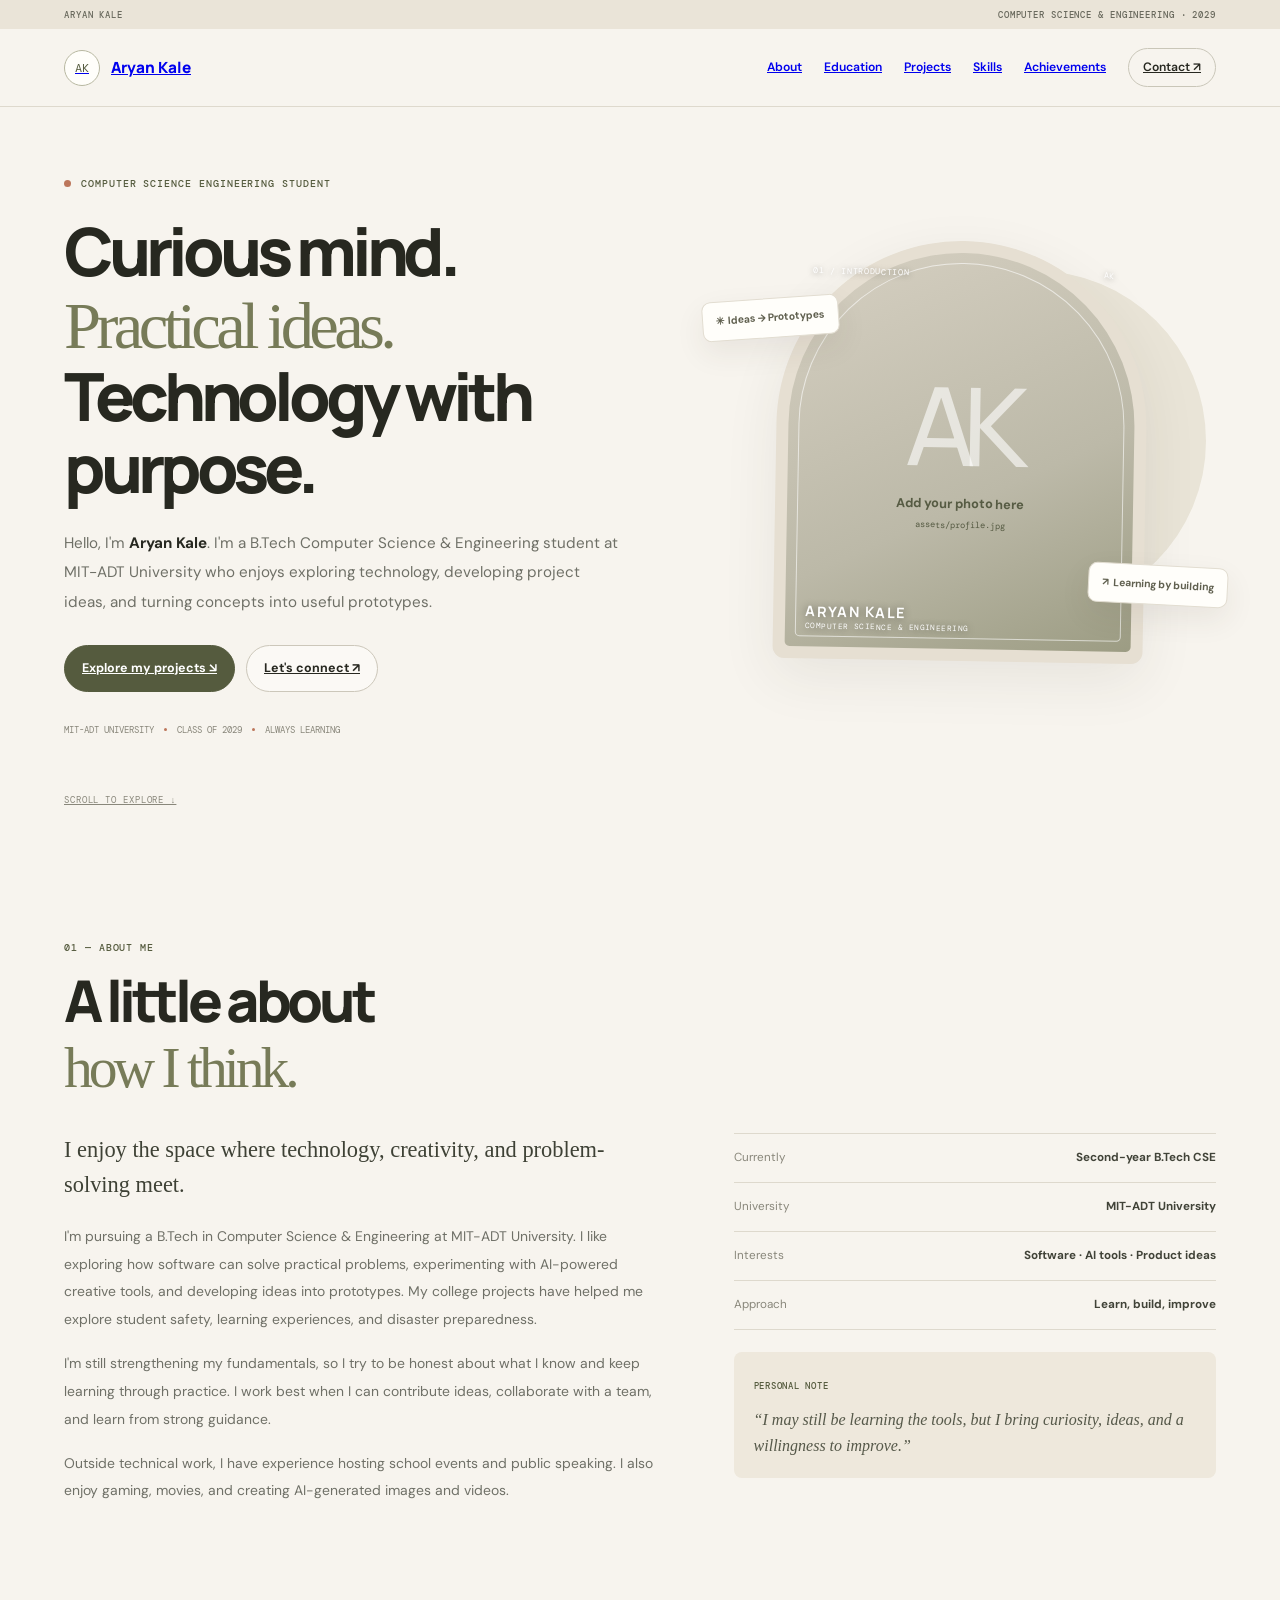
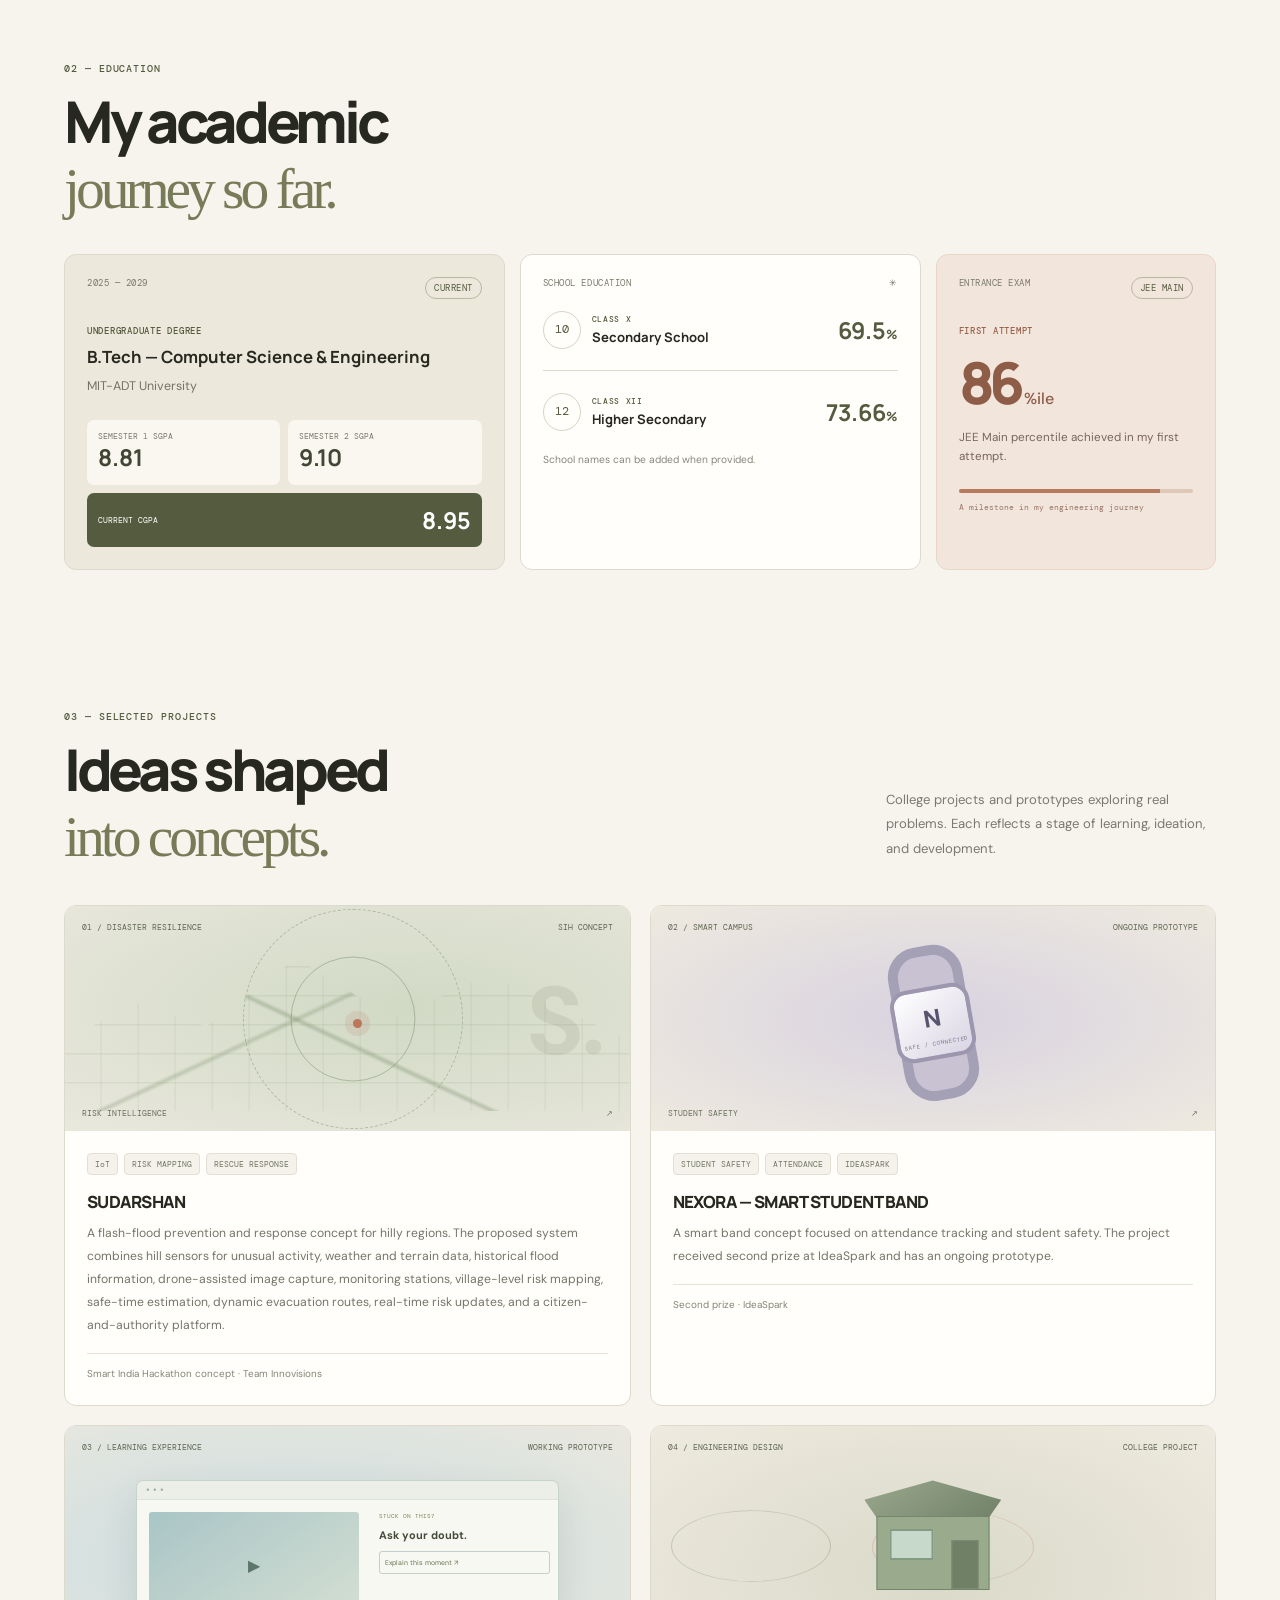
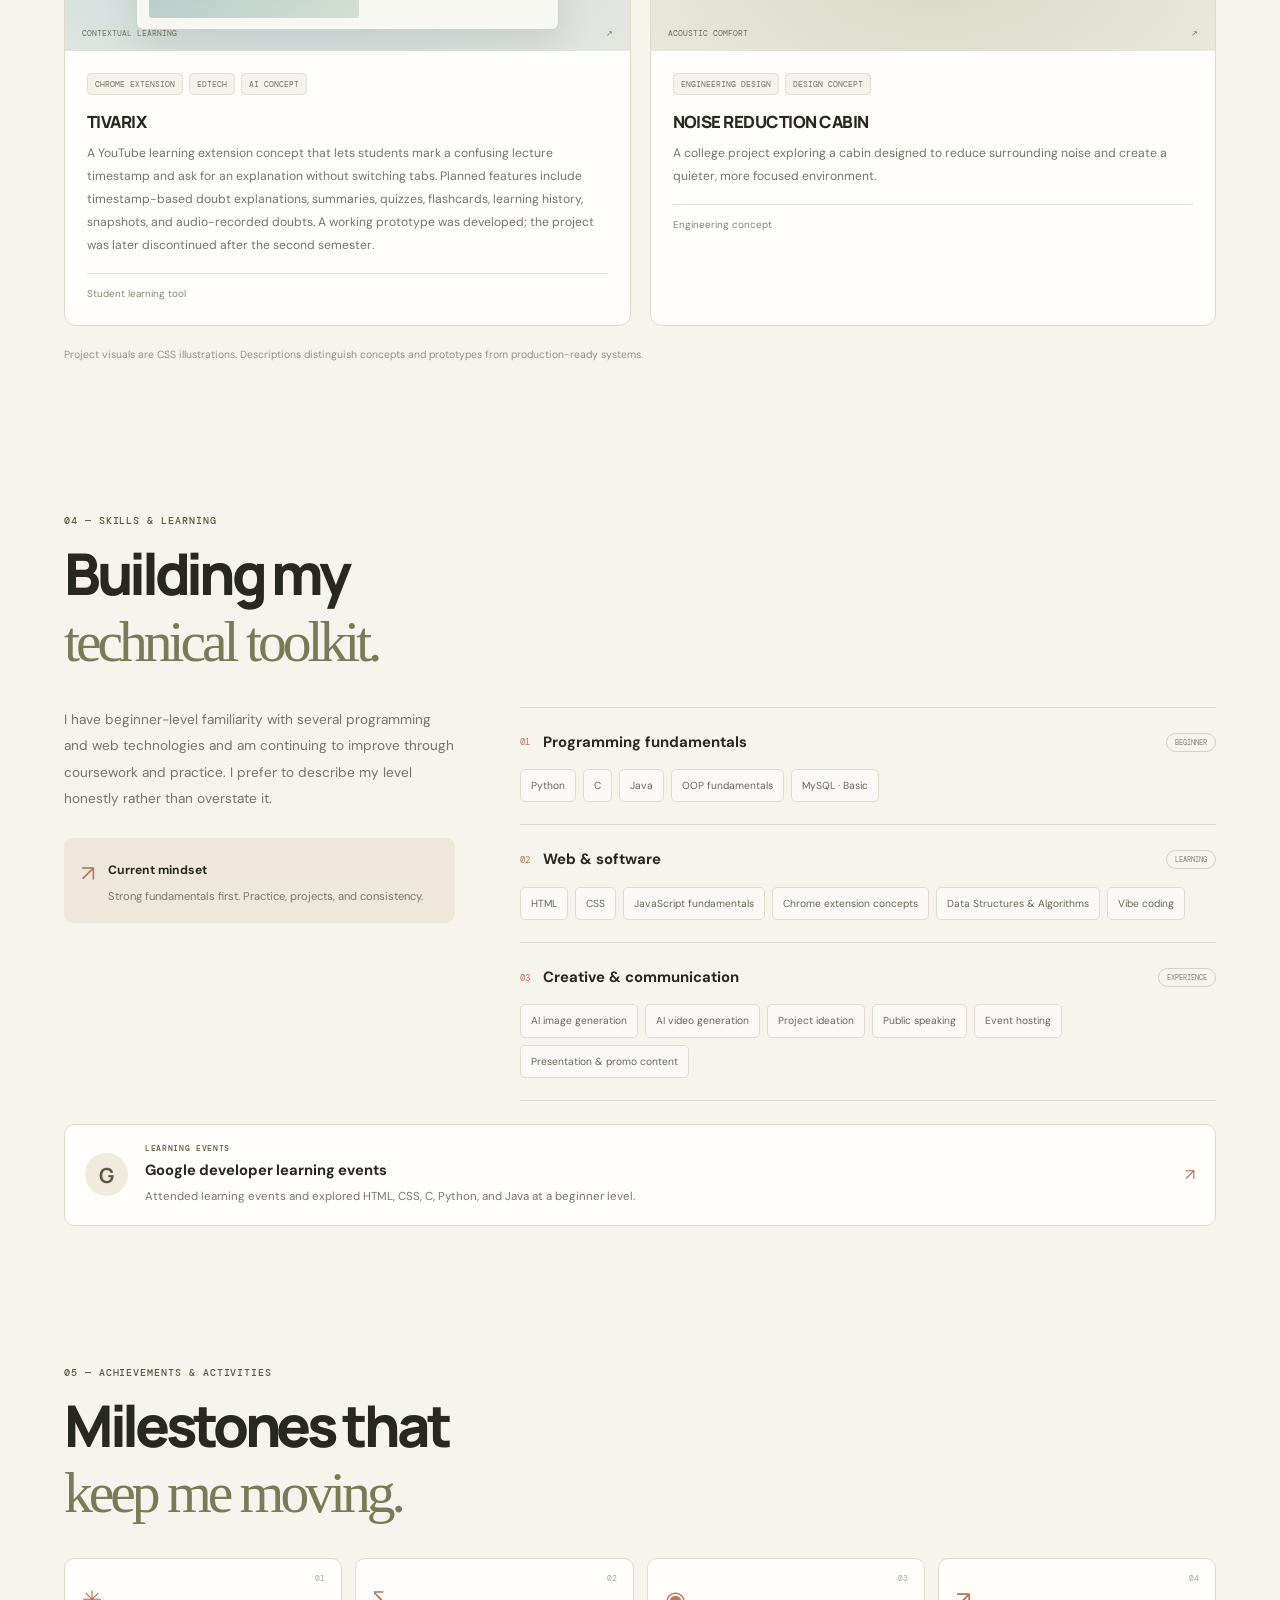
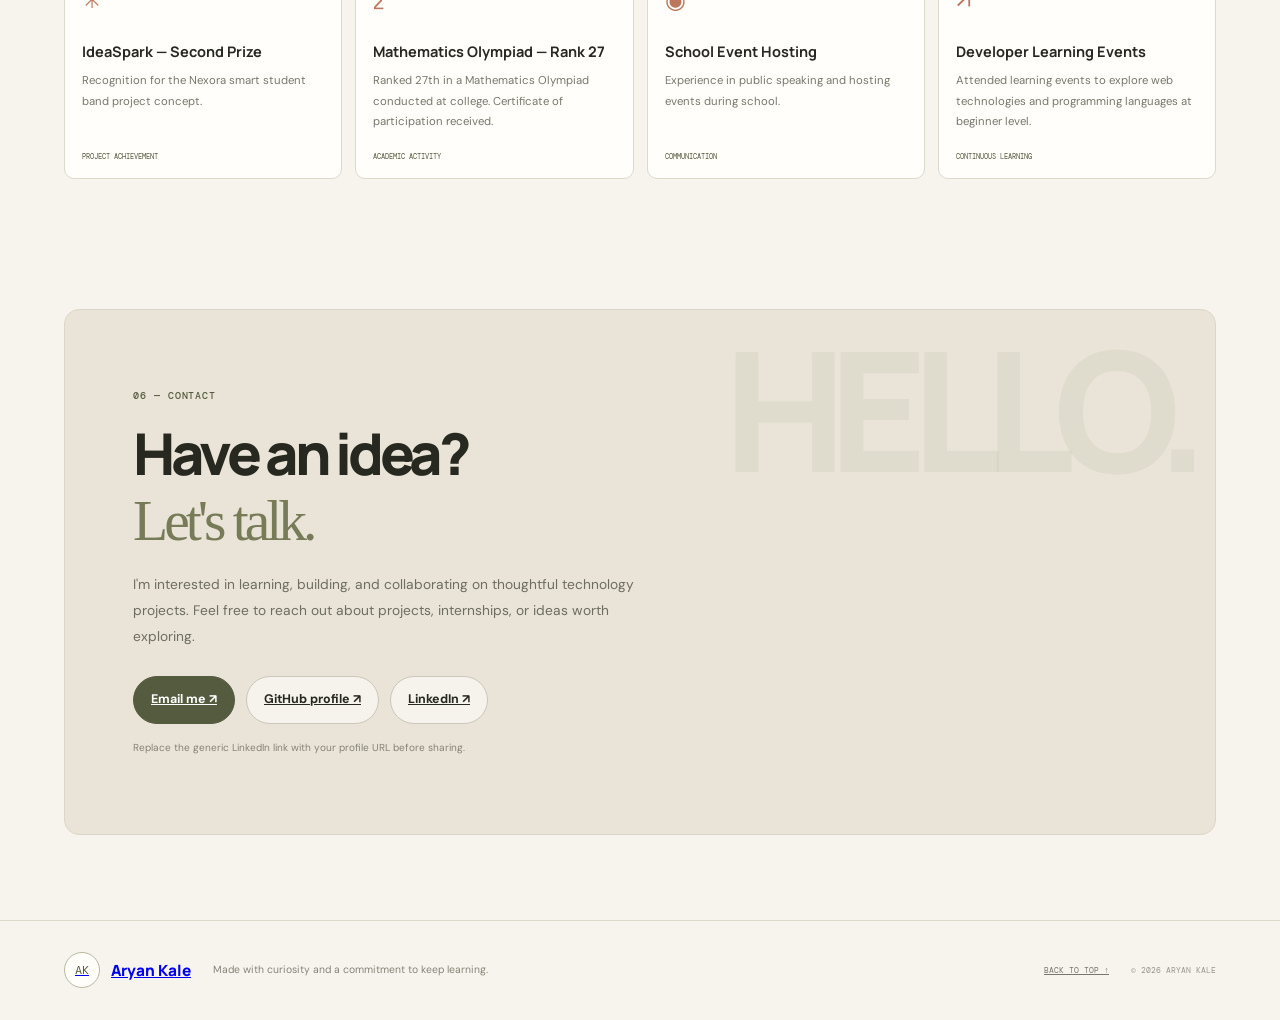
==== commit 309a1c70: "Add files via upload" ====
--- a/index.html
+++ b/index.html
@@ -1,131 +1,48 @@
-<!DOCTYPE html>
+<!doctype html>
 <html lang="en">
 <head>
-  <meta charset="UTF-8">
-  <meta name="viewport" content="width=device-width, initial-scale=1.0">
-  <meta name="theme-color" content="#080a12">
-  <meta name="description" content="Aryan Kale — Computer Science Engineering student, developer, and technology project builder.">
-  <title>Aryan Kale | Computer Science Engineer</title>
-  <link rel="preconnect" href="https://fonts.googleapis.com">
-  <link rel="preconnect" href="https://fonts.gstatic.com" crossorigin>
-  <link href="https://fonts.googleapis.com/css2?family=DM+Mono:wght@400;500&family=Manrope:wght@400;500;600;700;800&display=swap" rel="stylesheet">
-  <link rel="stylesheet" href="style.css">
-  <script src="script.js" defer></script>
+<meta charset="utf-8"><meta name="viewport" content="width=device-width, initial-scale=1">
+<meta name="theme-color" content="#f7f4ee">
+<meta name="description" content="Aryan Kale — Computer Science Engineering student at MIT-ADT University.">
+<title>Aryan Kale | Computer Science Engineer</title>
+<link rel="preconnect" href="https://fonts.googleapis.com">
+<link href="https://fonts.googleapis.com/css2?family=DM+Mono:wght@400;500&family=DM+Sans:wght@400;500;600;700&family=Manrope:wght@400;500;600;700;800&display=swap" rel="stylesheet">
+<link rel="stylesheet" href="style.css"><script src="script.js" defer></script>
 </head>
 <body>
-  <div class="noise" aria-hidden="true"></div>
-  <div class="scroll-progress" aria-hidden="true"><span id="progressBar"></span></div>
+<div class="top-strip"><span>ARYAN KALE</span><span>COMPUTER SCIENCE & ENGINEERING · 2029</span></div>
+<header class="site-header"><a class="brand" href="#home"><span class="brand-mark">AK</span>Aryan Kale</a><button id="menuToggle" class="menu-toggle" aria-label="Open navigation" aria-expanded="false"><span></span><span></span></button>
+<nav class="nav" id="navMenu"><a href="#about">About</a><a href="#education">Education</a><a href="#projects">Projects</a><a href="#skills">Skills</a><a href="#achievements">Achievements</a><a class="nav-cta" href="#contact">Contact ↗</a></nav></header>
+<main>
+<section class="hero section-wrap" id="home"><div class="hero-copy reveal"><p class="eyebrow"><i></i> COMPUTER SCIENCE ENGINEERING STUDENT</p><h1>Curious mind.<br><em>Practical ideas.</em><br>Technology with purpose.</h1><p class="hero-description">Hello, I'm <strong>Aryan Kale</strong>. I'm a B.Tech Computer Science & Engineering student at MIT-ADT University who enjoys exploring technology, developing project ideas, and turning concepts into useful prototypes.</p><div class="hero-actions"><a class="button primary" href="#projects">Explore my projects ↘</a><a class="button outline" href="#contact">Let's connect ↗</a></div><div class="hero-facts"><span>MIT-ADT UNIVERSITY</span><i></i><span>CLASS OF 2029</span><i></i><span>ALWAYS LEARNING</span></div></div>
+<div class="hero-photo-wrap reveal"><div class="photo-frame"><div class="photo-label"><span>01 / INTRODUCTION</span><span>AK</span></div><img class="profile-photo" src="assets/profile.jpg" alt="Portrait of Aryan Kale" onerror="this.style.display='none';this.nextElementSibling.style.display='grid';"><div class="photo-placeholder"><b>AK</b><p>Add your photo here</p><span>assets/profile.jpg</span></div><div class="photo-caption"><strong>ARYAN KALE</strong><span>COMPUTER SCIENCE & ENGINEERING</span></div></div><div class="floating-note note-one">✳ &nbsp;Ideas → Prototypes</div><div class="floating-note note-two">↗ &nbsp;Learning by building</div><div class="hero-blob"></div></div><a class="scroll-cue" href="#about">SCROLL TO EXPLORE ↓</a></section>
 
-  <header class="site-header">
-    <a class="brand" href="#home" aria-label="Aryan Kale home"><span class="brand-mark">AK</span><span>ARYAN<span class="brand-dot">.</span></span></a>
-    <button class="menu-toggle" id="menuToggle" aria-label="Open navigation" aria-expanded="false"><span></span><span></span></button>
-    <nav class="nav" id="navMenu">
-      <a href="#about">About</a>
-      <a href="#skills">Skills</a>
-      <a href="#projects">Projects</a>
-      <a href="#education">Education</a>
-      <a href="#contact" class="nav-cta">Let's connect <span>↗</span></a>
-    </nav>
-  </header>
+<section class="section-wrap section" id="about"><div class="section-title reveal"><p class="eyebrow">01 — ABOUT ME</p><h2>A little about<br><em>how I think.</em></h2></div><div class="intro-grid"><div class="intro-copy reveal"><p class="lead">I enjoy the space where technology, creativity, and problem-solving meet.</p><p>I'm pursuing a B.Tech in Computer Science & Engineering at MIT-ADT University. I like exploring how software can solve practical problems, experimenting with AI-powered creative tools, and developing ideas into prototypes. My college projects have helped me explore student safety, learning experiences, and disaster preparedness.</p><p>I'm still strengthening my fundamentals, so I try to be honest about what I know and keep learning through practice. I work best when I can contribute ideas, collaborate with a team, and learn from strong guidance.</p><p>Outside technical work, I have experience hosting school events and public speaking. I also enjoy gaming, movies, and creating AI-generated images and videos.</p></div><aside class="quick-facts reveal"><div class="fact-row"><span>Currently</span><strong>Second-year B.Tech CSE</strong></div><div class="fact-row"><span>University</span><strong>MIT-ADT University</strong></div><div class="fact-row"><span>Interests</span><strong>Software · AI tools · Product ideas</strong></div><div class="fact-row"><span>Approach</span><strong>Learn, build, improve</strong></div><div class="mini-note"><span>PERSONAL NOTE</span><p>“I may still be learning the tools, but I bring curiosity, ideas, and a willingness to improve.”</p></div></aside></div></section>
 
-  <main>
-    <section class="hero section-wrap" id="home">
-      <div class="hero-copy reveal">
-        <p class="eyebrow"><span class="status-dot"></span> COMPUTER SCIENCE & ENGINEERING <span class="eyebrow-line"></span></p>
-        <h1>Ideas into<br><span class="gradient-text">intelligent</span><br>experiences<span class="hero-period">.</span></h1>
-        <p class="hero-description">I'm <strong>Aryan Kale</strong> — a Computer Science Engineering student who enjoys building useful technology, exploring AI tools, and turning ambitious ideas into working prototypes.</p>
-        <div class="hero-actions">
-          <a class="button button-primary" href="#projects">Explore my work <span>↘</span></a>
-          <a class="button button-quiet" href="#contact">Get in touch <span>↗</span></a>
-        </div>
-        <div class="hero-meta">
-          <span><i></i> B.Tech CSE · Class of 2029</span>
-          <span class="meta-separator">/</span>
-          <span>Curious by design. Building by doing.</span>
-        </div>
-      </div>
-      <div class="hero-visual reveal" aria-label="Abstract futuristic portfolio graphic">
-        <div class="orbit orbit-one"></div><div class="orbit orbit-two"></div><div class="orbit orbit-three"></div>
-        <div class="orbit-node node-one"></div><div class="orbit-node node-two"></div><div class="orbit-node node-three"></div>
-        <div class="core-card">
-          <div class="core-top"><span class="core-label">PERSONAL SYSTEM</span><span class="core-live"><i></i> ONLINE</span></div>
-          <div class="core-monogram">A<span>K</span></div>
-          <div class="core-rule"></div>
-          <div class="core-bottom"><span>DESIGN THINKING</span><span>BUILD / LEARN / REPEAT</span></div>
-        </div>
-        <div class="float-tag tag-top"><span class="tag-icon">⌘</span> PROBLEM SOLVING</div>
-        <div class="float-tag tag-bottom"><span class="tag-icon">✳</span> CREATIVE TECHNOLOGY</div>
-        <div class="visual-caption">FIG. 01 — THE BUILDER'S MINDSET</div>
-      </div>
-      <a class="scroll-cue" href="#about"><span class="scroll-line"></span> SCROLL TO EXPLORE</a>
-    </section>
+<section class="section-wrap section" id="education"><div class="section-title reveal"><p class="eyebrow">02 — EDUCATION</p><h2>My academic<br><em>journey so far.</em></h2></div><div class="education-grid">
+<article class="education-card college-card reveal"><div class="card-topline"><span>2025 — 2029</span><span class="stamp">CURRENT</span></div><p class="kicker">UNDERGRADUATE DEGREE</p><h3>B.Tech — Computer Science & Engineering</h3><p class="institution">MIT-ADT University</p><div class="semester-results"><div><span>SEMESTER 1 SGPA</span><strong>8.81</strong></div><div><span>SEMESTER 2 SGPA</span><strong>9.10</strong></div><div class="result-highlight"><span>CURRENT CGPA</span><strong>8.95</strong></div></div></article>
+<article class="education-card school-card reveal"><div class="card-topline"><span>SCHOOL EDUCATION</span><span>✳</span></div><div class="school-level"><span class="level-number">10</span><div><p class="kicker">CLASS X</p><h3>Secondary School</h3></div><strong class="percentage">69.5<small>%</small></strong></div><div class="school-divider"></div><div class="school-level"><span class="level-number">12</span><div><p class="kicker">CLASS XII</p><h3>Higher Secondary</h3></div><strong class="percentage">73.66<small>%</small></strong></div><p class="school-note">School names can be added when provided.</p></article>
+<article class="education-card jee-card reveal"><div class="card-topline"><span>ENTRANCE EXAM</span><span class="stamp">JEE MAIN</span></div><p class="kicker">FIRST ATTEMPT</p><div class="jee-score">86<span>%ile</span></div><p class="jee-description">JEE Main percentile achieved in my first attempt.</p><div class="score-line"><span></span></div><p class="score-caption">A milestone in my engineering journey</p></article></div></section>
 
-    <section class="section-wrap about-section" id="about">
-      <div class="section-heading reveal"><p class="eyebrow">01 / THE PERSON BEHIND THE CODE</p><h2>More than just<br><span class="muted-heading">lines of code.</span></h2></div>
-      <div class="about-grid">
-        <div class="about-main reveal">
-          <p class="large-copy">I like technology that solves real problems — especially when software, creativity, and practical thinking meet.</p>
-          <p>I'm pursuing a B.Tech in Computer Science and Engineering at MIT-ADT University. My interests span software development, AI-powered tools, data structures, and early-stage product ideas. I enjoy taking a concept from a rough sketch to a prototype people can actually explore.</p>
-          <p>I'm still learning, experimenting, and improving with every project. My goal is to keep building strong fundamentals while contributing to meaningful teams and products.</p>
-        </div>
-        <div class="about-side reveal">
-          <div class="stat-card"><span class="stat-number">8.95</span><span class="stat-label">FIRST-YEAR CGPA</span><span class="stat-note">Academic foundation</span></div>
-          <div class="stat-card stat-card-accent"><span class="stat-number">2029</span><span class="stat-label">GRADUATION TARGET</span><span class="stat-note">B.Tech · CSE</span></div>
-          <div class="quote-card"><span class="quote-mark">“</span><p>Stay curious. Build useful things. Get better every iteration.</p><span class="quote-caption">A PERSONAL PRINCIPLE</span></div>
-        </div>
-      </div>
-    </section>
+<section class="section-wrap section" id="projects"><div class="section-heading-row reveal"><div class="section-title"><p class="eyebrow">03 — SELECTED PROJECTS</p><h2>Ideas shaped<br><em>into concepts.</em></h2></div><p class="heading-note">College projects and prototypes exploring real problems. Each reflects a stage of learning, ideation, and development.</p></div><div class="project-grid">
+<article class="project-card reveal"><div class="project-art sudarshan"><div class="art-topline"><span>01 / DISASTER RESILIENCE</span><span>SIH CONCEPT</span></div><div class="terrain"></div><div class="radar r1"></div><div class="radar r2"></div><div class="radar-dot"></div><b class="art-letter">S.</b><div class="art-footer">RISK INTELLIGENCE <span>↗</span></div></div><div class="project-content"><div class="tags"><span>IoT</span><span>RISK MAPPING</span><span>RESCUE RESPONSE</span></div><h3>SUDARSHAN</h3><p>A flash-flood prevention and response concept for hilly regions. The proposed system combines hill sensors for unusual activity, weather and terrain data, historical flood information, drone-assisted image capture, monitoring stations, village-level risk mapping, safe-time estimation, dynamic evacuation routes, real-time risk updates, and a citizen-and-authority platform.</p><div class="project-bottom">Smart India Hackathon concept · Team Innovisions</div></div></article>
+<article class="project-card reveal"><div class="project-art nexora"><div class="art-topline"><span>02 / SMART CAMPUS</span><span>ONGOING PROTOTYPE</span></div><div class="band-device"><div class="band-screen"><b>N</b><small>SAFE / CONNECTED</small></div></div><div class="art-footer">STUDENT SAFETY <span>↗</span></div></div><div class="project-content"><div class="tags"><span>STUDENT SAFETY</span><span>ATTENDANCE</span><span>IDEASPARK</span></div><h3>NEXORA — SMART STUDENT BAND</h3><p>A smart band concept focused on attendance tracking and student safety. The project received second prize at IdeaSpark and has an ongoing prototype.</p><div class="project-bottom">Second prize · IdeaSpark</div></div></article>
+<article class="project-card reveal"><div class="project-art tivarix"><div class="art-topline"><span>03 / LEARNING EXPERIENCE</span><span>WORKING PROTOTYPE</span></div><div class="browser-mock"><div class="browser-dots">•••</div><div class="browser-content"><div class="browser-video">▶</div><div class="browser-panel"><small>STUCK ON THIS?</small><b>Ask your doubt.</b><span>Explain this moment ↗</span></div></div></div><div class="art-footer">CONTEXTUAL LEARNING <span>↗</span></div></div><div class="project-content"><div class="tags"><span>CHROME EXTENSION</span><span>EDTECH</span><span>AI CONCEPT</span></div><h3>TIVARIX</h3><p>A YouTube learning extension concept that lets students mark a confusing lecture timestamp and ask for an explanation without switching tabs. Planned features include timestamp-based doubt explanations, summaries, quizzes, flashcards, learning history, snapshots, and audio-recorded doubts. A working prototype was developed; the project was later discontinued after the second semester.</p><div class="project-bottom">Student learning tool</div></div></article>
+<article class="project-card reveal"><div class="project-art cabin"><div class="art-topline"><span>04 / ENGINEERING DESIGN</span><span>COLLEGE PROJECT</span></div><div class="waves"></div><div class="cabin-shape"><div class="roof"></div><div class="cabin-body"><i></i><b></b></div></div><div class="art-footer">ACOUSTIC COMFORT <span>↗</span></div></div><div class="project-content"><div class="tags"><span>ENGINEERING DESIGN</span><span>DESIGN CONCEPT</span></div><h3>NOISE REDUCTION CABIN</h3><p>A college project exploring a cabin designed to reduce surrounding noise and create a quieter, more focused environment.</p><div class="project-bottom">Engineering concept</div></div></article></div><p class="project-disclaimer">Project visuals are CSS illustrations. Descriptions distinguish concepts and prototypes from production-ready systems.</p></section>
 
-    <section class="section-wrap skills-section" id="skills">
-      <div class="section-heading reveal"><p class="eyebrow">02 / TOOLKIT</p><h2>Skills I'm building<br><span class="muted-heading">and putting to work.</span></h2></div>
-      <div class="skills-layout">
-        <div class="skill-intro reveal"><p>My toolkit is evolving. These are the areas I've worked with in coursework, prototypes, and creative projects.</p><span class="tiny-note">CURRENT FOCUS → STRONGER FUNDAMENTALS</span></div>
-        <div class="skill-groups">
-          <article class="skill-group reveal"><div class="skill-group-head"><span class="skill-index">01</span><h3>Programming & CS</h3><span class="skill-symbol">⌘</span></div><div class="skill-chips"><span>Python</span><span>Data Structures & Algorithms</span><span>Problem Solving</span><span>OOP Fundamentals</span><span>MySQL · Basic</span></div></article>
-          <article class="skill-group reveal"><div class="skill-group-head"><span class="skill-index">02</span><h3>Web & Product</h3><span class="skill-symbol">↗</span></div><div class="skill-chips"><span>HTML & CSS</span><span>JavaScript Fundamentals</span><span>Chrome Extension Concepts</span><span>UI Prototyping</span><span>Vibe Coding</span></div></article>
-          <article class="skill-group reveal"><div class="skill-group-head"><span class="skill-index">03</span><h3>Creative Technology</h3><span class="skill-symbol">✳</span></div><div class="skill-chips"><span>AI Image Generation</span><span>AI Video Generation</span><span>Project Ideation</span><span>Presentation Design</span><span>Public Speaking</span></div></article>
-        </div>
-      </div>
-      <p class="skills-footnote">Skill levels are intentionally not overstated; this portfolio reflects a student who is actively learning and building.</p>
-    </section>
+<section class="section-wrap section" id="skills"><div class="section-title reveal"><p class="eyebrow">04 — SKILLS & LEARNING</p><h2>Building my<br><em>technical toolkit.</em></h2></div><div class="skills-layout"><div class="skills-intro reveal"><p>I have beginner-level familiarity with several programming and web technologies and am continuing to improve through coursework and practice. I prefer to describe my level honestly rather than overstate it.</p><div class="learning-card"><span>↗</span><div><strong>Current mindset</strong><p>Strong fundamentals first. Practice, projects, and consistency.</p></div></div></div><div class="skill-groups">
+<article class="skill-group reveal"><div class="skill-head"><span>01</span><h3>Programming fundamentals</h3><label>BEGINNER</label></div><div class="chips"><span>Python</span><span>C</span><span>Java</span><span>OOP fundamentals</span><span>MySQL · Basic</span></div></article>
+<article class="skill-group reveal"><div class="skill-head"><span>02</span><h3>Web & software</h3><label>LEARNING</label></div><div class="chips"><span>HTML</span><span>CSS</span><span>JavaScript fundamentals</span><span>Chrome extension concepts</span><span>Data Structures & Algorithms</span><span>Vibe coding</span></div></article>
+<article class="skill-group reveal"><div class="skill-head"><span>03</span><h3>Creative & communication</h3><label>EXPERIENCE</label></div><div class="chips"><span>AI image generation</span><span>AI video generation</span><span>Project ideation</span><span>Public speaking</span><span>Event hosting</span><span>Presentation & promo content</span></div></article></div></div>
+<div class="learning-event reveal"><div class="event-mark">G</div><div><p class="kicker">LEARNING EVENTS</p><h3>Google developer learning events</h3><p>Attended learning events and explored HTML, CSS, C, Python, and Java at a beginner level.</p></div><span class="event-arrow">↗</span></div></section>
 
-    <section class="section-wrap projects-section" id="projects">
-      <div class="section-heading section-heading-row reveal"><div><p class="eyebrow">03 / SELECTED WORK</p><h2>Ideas with a<br><span class="muted-heading">purpose.</span></h2></div><p class="heading-side-note">College projects, prototypes, and concepts shaped around real-world problems.</p></div>
-      <div class="project-grid">
-        <article class="project-card project-featured reveal">
-          <div class="project-art art-sudarshan"><div class="art-topline"><span>01 / DISASTER RESILIENCE</span><span class="art-status">CONCEPT / UI PROTOTYPE</span></div><div class="terrain-grid"></div><div class="radar-ring radar-a"></div><div class="radar-ring radar-b"></div><div class="radar-point"></div><div class="art-word">S.</div><div class="art-footer"><span>RISK INTELLIGENCE</span><span>↗</span></div></div>
-          <div class="project-content"><div class="project-tags"><span>SIH CONCEPT</span><span>IoT · DATA · SAFETY</span></div><h3>SUDARSHAN</h3><p>A flash-flood risk and response concept for hilly regions, combining sensor signals, weather and terrain data, village-level risk mapping, evacuation routes, and drone-assisted assessment.</p><div class="project-bottom"><span>Disaster preparedness</span><span class="project-arrow">↗</span></div></div>
-        </article>
-        <article class="project-card reveal">
-          <div class="project-art art-nexora"><div class="art-topline"><span>02 / SMART CAMPUS</span><span class="art-status">ONGOING PROTOTYPE</span></div><div class="band-device"><div class="band-screen"><span>●</span><b>N</b><small>SAFE / CONNECTED</small></div><div class="band-strap"></div></div><div class="art-glow"></div><div class="art-footer"><span>STUDENT SAFETY</span><span>↗</span></div></div>
-          <div class="project-content"><div class="project-tags"><span>IDEASPARK</span><span>PROTOTYPE</span></div><h3>NEXORA</h3><p>A smart student band concept focused on attendance tracking and student safety. The project received second prize at IdeaSpark and has an ongoing prototype.</p><div class="project-bottom"><span>Second prize · IdeaSpark</span><span class="project-arrow">↗</span></div></div>
-        </article>
-        <article class="project-card reveal">
-          <div class="project-art art-tivarix"><div class="art-topline"><span>03 / LEARNING EXPERIENCE</span><span class="art-status">WORKING PROTOTYPE</span></div><div class="browser-mock"><div class="browser-dots"><i></i><i></i><i></i></div><div class="browser-content"><div class="browser-video"></div><div class="browser-panel"><span>STUCK ON THIS?</span><b>Ask your doubt.</b><div class="browser-button">Explain this moment ↗</div></div></div></div><div class="art-footer"><span>LEARNING WITHOUT CONTEXT SWITCHING</span><span>↗</span></div></div>
-          <div class="project-content"><div class="project-tags"><span>CHROME EXTENSION</span><span>EDTECH</span></div><h3>TIVARIX</h3><p>A learning-tool concept for asking questions at a specific point in a YouTube lecture without switching tabs. The prototype explored timestamp-based doubts and contextual explanations.</p><div class="project-bottom"><span>Student learning tool</span><span class="project-arrow">↗</span></div></div>
-        </article>
-        <article class="project-card reveal">
-          <div class="project-art art-cabin"><div class="art-topline"><span>04 / ACOUSTIC DESIGN</span><span class="art-status">COLLEGE PROJECT</span></div><div class="sound-wave wave-one"></div><div class="sound-wave wave-two"></div><div class="cabin-illustration"><div class="cabin-roof"></div><div class="cabin-body"><div class="cabin-window"></div><div class="cabin-door"></div></div><div class="cabin-base"></div></div><div class="art-footer"><span>NOISE REDUCTION</span><span>↗</span></div></div>
-          <div class="project-content"><div class="project-tags"><span>ENGINEERING DESIGN</span><span>RESEARCH</span></div><h3>NOISE REDUCTION CABIN</h3><p>A college project exploring a cabin concept designed to reduce surrounding noise and create a more focused environment.</p><div class="project-bottom"><span>Engineering concept</span><span class="project-arrow">↗</span></div></div>
-        </article>
-      </div>
-      <p class="project-disclaimer">Project descriptions summarize concepts and prototype work; they do not imply a production-ready deployment.</p>
-    </section>
+<section class="section-wrap section" id="achievements"><div class="section-title reveal"><p class="eyebrow">05 — ACHIEVEMENTS & ACTIVITIES</p><h2>Milestones that<br><em>keep me moving.</em></h2></div><div class="achievement-grid">
+<article class="achievement-card reveal"><span class="achievement-number">01</span><div class="achievement-icon">✳</div><h3>IdeaSpark — Second Prize</h3><p>Recognition for the Nexora smart student band project concept.</p><small>PROJECT ACHIEVEMENT</small></article>
+<article class="achievement-card reveal"><span class="achievement-number">02</span><div class="achievement-icon">∑</div><h3>Mathematics Olympiad — Rank 27</h3><p>Ranked 27th in a Mathematics Olympiad conducted at college. Certificate of participation received.</p><small>ACADEMIC ACTIVITY</small></article>
+<article class="achievement-card reveal"><span class="achievement-number">03</span><div class="achievement-icon">◉</div><h3>School Event Hosting</h3><p>Experience in public speaking and hosting events during school.</p><small>COMMUNICATION</small></article>
+<article class="achievement-card reveal"><span class="achievement-number">04</span><div class="achievement-icon">↗</div><h3>Developer Learning Events</h3><p>Attended learning events to explore web technologies and programming languages at beginner level.</p><small>CONTINUOUS LEARNING</small></article></div></section>
 
-    <section class="section-wrap education-section" id="education">
-      <div class="section-heading reveal"><p class="eyebrow">04 / THE FOUNDATION</p><h2>Learning is the<br><span class="muted-heading">long game.</span></h2></div>
-      <div class="timeline">
-        <article class="timeline-item reveal"><div class="timeline-date">2025 — 2029</div><div class="timeline-marker"></div><div class="timeline-content"><span class="timeline-label">CURRENT · UNDERGRADUATE</span><h3>B.Tech — Computer Science & Engineering</h3><p>MIT-ADT University</p><div class="timeline-detail"><span>Second-year student</span><span>First-year CGPA: <strong>8.95 / 10</strong></span></div></div></article>
-        <article class="timeline-item reveal"><div class="timeline-date">PROJECT MILESTONE</div><div class="timeline-marker"></div><div class="timeline-content"><span class="timeline-label">RECOGNITION</span><h3>Second Prize — IdeaSpark</h3><p>Recognition for the Nexora smart student band project concept.</p></div></article>
-        <article class="timeline-item reveal"><div class="timeline-date">COMMUNITY</div><div class="timeline-marker"></div><div class="timeline-content"><span class="timeline-label">STUDENT ENGAGEMENT</span><h3>Microsoft Learn Student Community</h3><p>Contributed to community promotion, event scripting, and public-speaking activities.</p></div></article>
-      </div>
-    </section>
-
-    <section class="section-wrap contact-section" id="contact">
-      <div class="contact-panel reveal"><div class="contact-orb"></div><p class="eyebrow">05 / OPEN TO OPPORTUNITIES</p><h2>Let's build<br><span class="gradient-text">something useful.</span></h2><p class="contact-copy">Interested in software, AI-powered products, student projects, or collaborating on a thoughtful idea? I'd be glad to connect.</p><div class="contact-actions"><a class="button button-primary" id="emailLink" href="mailto:YOUR_EMAIL@example.com">Email me <span>↗</span></a><a class="button button-quiet" href="https://github.com/AryanKale2311" target="_blank" rel="noreferrer">GitHub profile <span>↗</span></a><a class="button button-quiet" href="https://www.linkedin.com/" target="_blank" rel="noreferrer">LinkedIn <span>↗</span></a></div><p class="contact-note">Before publishing, replace the placeholder email and LinkedIn link with your real details.</p></div>
-    </section>
-  </main>
-
-  <footer class="site-footer"><a class="brand footer-brand" href="#home"><span class="brand-mark">AK</span><span>ARYAN<span class="brand-dot">.</span></span></a><p>Designed with curiosity. Built one iteration at a time.</p><a class="back-top" href="#home">BACK TO TOP ↑</a><span class="footer-year">© <span id="year"></span> ARYAN KALE</span></footer>
-</body>
-</html>
+<section class="section-wrap contact-section" id="contact"><div class="contact-panel reveal"><div class="contact-decoration">HELLO.</div><p class="eyebrow">06 — CONTACT</p><h2>Have an idea?<br><em>Let's talk.</em></h2><p class="contact-copy">I'm interested in learning, building, and collaborating on thoughtful technology projects. Feel free to reach out about projects, internships, or ideas worth exploring.</p><div class="contact-actions"><a class="button primary" href="https://mail.google.com/mail/?view=cm&amp;fs=1&amp;to=aryankale4108%40gmail.com" target="_blank" rel="noopener noreferrer">Email me ↗</a><a class="button outline" href="https://github.com/AryanKale2311" target="_blank" rel="noreferrer">GitHub profile ↗</a><a class="button outline" href="https://www.linkedin.com/" target="_blank" rel="noreferrer">LinkedIn ↗</a></div><p class="contact-note">Replace the generic LinkedIn link with your profile URL before sharing.</p></div></section>
+</main>
+<footer class="site-footer"><a class="brand" href="#home"><span class="brand-mark">AK</span>Aryan Kale</a><p>Made with curiosity and a commitment to keep learning.</p><a class="back-top" href="#home">BACK TO TOP ↑</a><span class="footer-year">© <span id="year"></span> ARYAN KALE</span></footer>
+</body></html>
--- a/style.css
+++ b/style.css
@@ -1,6 +1,5 @@
-/* Aryan Kale portfolio — dark futuristic theme */
-:root{--bg:#080a12;--panel:#0e1220;--panel2:#11182a;--text:#f1f4ff;--muted:#9ba6bf;--line:rgba(164,180,220,.16);--blue:#65a8ff;--violet:#a78bfa;--cyan:#6ee7f9;--max:1160px}
-*{box-sizing:border-box}html{scroll-behavior:smooth;scroll-padding-top:95px}body{margin:0;background:var(--bg);color:var(--text);font-family:Manrope,system-ui,sans-serif;line-height:1.65;overflow-x:hidden}a{color:inherit;text-decoration:none}button{font:inherit}.noise{position:fixed;inset:0;pointer-events:none;z-index:20;opacity:.035;background-image:url("data:image/svg+xml,%3Csvg viewBox='0 0 180 180' xmlns='http://www.w3.org/2000/svg'%3E%3Cfilter id='n'%3E%3CfeTurbulence type='fractalNoise' baseFrequency='.85' numOctaves='3' stitchTiles='stitch'/%3E%3C/filter%3E%3Crect width='100%25' height='100%25' filter='url(%23n)' opacity='.35'/%3E%3C/svg%3E")}.scroll-progress{position:fixed;z-index:50;top:0;left:0;width:100%;height:2px;background:transparent}.scroll-progress span{display:block;height:100%;width:0;background:linear-gradient(90deg,var(--blue),var(--violet),var(--cyan))}.site-header{height:82px;display:flex;align-items:center;justify-content:space-between;padding:0 max(5vw,calc((100vw - var(--max))/2));border-bottom:1px solid var(--line);position:sticky;top:0;background:rgba(8,10,18,.82);backdrop-filter:blur(18px);z-index:30}.brand{display:flex;align-items:center;gap:11px;font-weight:800;font-size:.88rem;letter-spacing:.13em}.brand-mark{width:35px;height:35px;display:grid;place-items:center;border:1px solid rgba(101,168,255,.6);border-radius:10px;color:var(--blue);font-family:"DM Mono",monospace;font-size:.82rem;letter-spacing:-.08em;background:linear-gradient(145deg,rgba(101,168,255,.14),rgba(167,139,250,.08))}.brand-dot{color:var(--blue)}.nav{display:flex;align-items:center;gap:30px;color:var(--muted);font-size:.78rem;font-weight:700}.nav a{transition:color .2s}.nav a:hover{color:white}.nav-cta{border:1px solid var(--line);padding:9px 14px;border-radius:7px;color:var(--text)!important}.nav-cta span{color:var(--blue);margin-left:7px}.menu-toggle{display:none}.section-wrap{width:min(var(--max),90vw);margin-inline:auto}.hero{min-height:690px;display:grid;grid-template-columns:1.04fr .96fr;align-items:center;gap:30px;position:relative;padding-top:55px;padding-bottom:100px}.eyebrow{font:500 .67rem/1.5 "DM Mono",monospace;letter-spacing:.12em;color:#a9b9d9;display:flex;align-items:center;gap:10px}.status-dot,.core-live i{display:inline-block;width:7px;height:7px;background:#6ee7a5;border-radius:50%;box-shadow:0 0 12px #6ee7a5}.eyebrow-line{width:40px;height:1px;background:var(--line);margin-left:5px}.hero h1{font-size:clamp(3.2rem,6vw,5.65rem);line-height:1.03;letter-spacing:-.075em;margin:27px 0 25px;font-weight:800}.gradient-text{background:linear-gradient(105deg,#dcecff 5%,#72b2ff 43%,#b8a0ff 82%);-webkit-background-clip:text;background-clip:text;color:transparent}.hero-period{color:var(--violet)}.hero-description{color:var(--muted);font-size:.98rem;max-width:510px;line-height:1.9}.hero-description strong{color:var(--text)}.hero-actions{display:flex;gap:12px;flex-wrap:wrap;margin-top:30px}.button{display:inline-flex;align-items:center;gap:18px;padding:13px 17px;border-radius:7px;font-size:.8rem;font-weight:800;transition:transform .2s,border-color .2s,box-shadow .2s}.button:hover{transform:translateY(-3px)}.button-primary{background:linear-gradient(110deg,#438ef5,#7464ed);color:white;box-shadow:0 8px 30px rgba(73,111,237,.18)}.button-primary:hover{box-shadow:0 10px 35px rgba(73,111,237,.34)}.button-quiet{border:1px solid var(--line);color:#d6deef}.button-quiet:hover{border-color:rgba(101,168,255,.55)}.hero-meta{display:flex;gap:12px;align-items:center;flex-wrap:wrap;margin-top:37px;color:#8592ad;font: .64rem "DM Mono",monospace;letter-spacing:.02em}.hero-meta i{display:inline-block;width:5px;height:5px;border-radius:50%;background:var(--blue);margin-right:7px}.meta-separator{color:#424e68}.hero-visual{height:480px;position:relative;display:grid;place-items:center;isolation:isolate}.hero-visual:before{content:"";position:absolute;width:72%;height:72%;background:radial-gradient(circle,rgba(62,102,204,.2),rgba(99,63,180,.09) 45%,transparent 70%);filter:blur(15px);z-index:-2}.orbit{position:absolute;border:1px solid rgba(118,157,238,.16);border-radius:50%;transform:rotate(-28deg)}.orbit-one{width:390px;height:190px}.orbit-two{width:390px;height:260px;transform:rotate(52deg)}.orbit-three{width:280px;height:350px;transform:rotate(68deg);border-color:rgba(167,139,250,.15)}.orbit-node{position:absolute;width:8px;height:8px;border-radius:50%;background:var(--blue);box-shadow:0 0 20px rgba(101,168,255,.9)}.node-one{top:87px;right:88px}.node-two{bottom:103px;left:73px;background:var(--violet);box-shadow:0 0 20px rgba(167,139,250,.8)}.node-three{right:49px;bottom:145px;width:5px;height:5px;background:var(--cyan)}.core-card{width:min(340px,78%);height:295px;border:1px solid rgba(151,177,238,.28);border-radius:16px;background:linear-gradient(145deg,rgba(19,28,48,.95),rgba(9,13,25,.93));box-shadow:0 35px 90px rgba(0,0,0,.4),inset 0 1px rgba(255,255,255,.04);padding:21px 23px;position:relative;overflow:hidden;transform:rotate(-3deg);animation:float 7s ease-in-out infinite}.core-card:after{content:"";position:absolute;width:230px;height:230px;right:-120px;top:40px;border-radius:50%;border:1px solid rgba(101,168,255,.13);box-shadow:0 0 0 22px rgba(101,168,255,.025),0 0 0 45px rgba(101,168,255,.02)}.core-top,.core-bottom{display:flex;justify-content:space-between;gap:8px;font: .55rem "DM Mono",monospace;letter-spacing:.07em;color:#8c9cb9}.core-live{color:#81e8b1}.core-live i{width:5px;height:5px;margin-right:5px}.core-monogram{height:192px;display:grid;place-items:center;font-size:8rem;font-weight:800;letter-spacing:-.12em;line-height:1;background:linear-gradient(140deg,#e9f3ff 10%,#77b5ff 45%,#a78bfa 80%);-webkit-background-clip:text;background-clip:text;color:transparent;text-shadow:0 0 45px rgba(101,168,255,.12)}.core-monogram span{color:transparent}.core-rule{height:1px;background:linear-gradient(90deg,rgba(101,168,255,.6),rgba(167,139,250,.2),transparent);margin-bottom:12px}.core-bottom{font-size:.48rem}.float-tag{position:absolute;z-index:2;background:rgba(14,20,35,.93);border:1px solid var(--line);border-radius:7px;padding:10px 12px;font: .57rem "DM Mono",monospace;letter-spacing:.06em;box-shadow:0 12px 30px rgba(0,0,0,.25);color:#c7d3ec}.tag-icon{color:var(--blue);font-size:.9rem;margin-right:8px}.tag-top{top:85px;left:0}.tag-bottom{bottom:78px;right:0}.visual-caption{position:absolute;bottom:20px;left:50%;transform:translateX(-50%);white-space:nowrap;font:.56rem "DM Mono",monospace;letter-spacing:.1em;color:#64718e}.scroll-cue{position:absolute;bottom:28px;left:0;display:flex;align-items:center;gap:12px;font:.56rem "DM Mono",monospace;letter-spacing:.12em;color:#75839e}.scroll-line{display:inline-block;width:35px;height:1px;background:var(--blue)}.about-section,.skills-section,.projects-section,.education-section{padding-top:115px;padding-bottom:40px}.section-heading{margin-bottom:45px}.section-heading .eyebrow{margin-bottom:17px}.section-heading h2,.contact-panel h2{font-size:clamp(2.45rem,4.5vw,4.2rem);letter-spacing:-.07em;line-height:1.12;margin:0;font-weight:800}.muted-heading{color:#77839e}.about-grid{display:grid;grid-template-columns:1.3fr .7fr;gap:90px}.about-main p{color:var(--muted);font-size:.9rem;line-height:1.95;max-width:660px}.about-main .large-copy{font-size:1.35rem;line-height:1.65;color:#e4eafa;max-width:630px;margin-top:0}.about-side{display:grid;grid-template-columns:1fr 1fr;gap:12px;align-content:start}.stat-card,.quote-card{border:1px solid var(--line);background:linear-gradient(145deg,rgba(18,24,41,.88),rgba(11,14,25,.8));border-radius:10px;padding:19px}.stat-number{display:block;font-size:2.1rem;font-weight:800;letter-spacing:-.06em;background:linear-gradient(110deg,#d9eaff,var(--blue));-webkit-background-clip:text;background-clip:text;color:transparent}.stat-label{display:block;font: .55rem "DM Mono",monospace;letter-spacing:.08em;color:#a8b6d2;margin-top:4px}.stat-note{display:block;color:#687894;font-size:.68rem;margin-top:6px}.stat-card-accent .stat-number{background:linear-gradient(110deg,#e5dcff,var(--violet));-webkit-background-clip:text;background-clip:text}.quote-card{grid-column:1/-1;position:relative;padding:20px 23px 17px}.quote-mark{font-size:2.6rem;color:var(--violet);line-height:1}.quote-card p{font-size:.92rem;color:#dce4f5;margin:0 0 14px}.quote-caption{font: .53rem "DM Mono",monospace;letter-spacing:.09em;color:#7887a3}.skills-layout{display:grid;grid-template-columns:.65fr 1.35fr;gap:80px}.skill-intro p{color:var(--muted);font-size:.9rem;line-height:1.9;margin-top:0;max-width:300px}.tiny-note{font:.55rem "DM Mono",monospace;color:var(--blue);letter-spacing:.06em}.skill-groups{border-top:1px solid var(--line)}.skill-group{padding:24px 0;border-bottom:1px solid var(--line)}.skill-group-head{display:flex;align-items:center;gap:15px;margin-bottom:17px}.skill-index{font:.6rem "DM Mono",monospace;color:var(--blue)}.skill-group h3{font-size:1rem;margin:0;font-weight:700}.skill-symbol{margin-left:auto;color:#8a9aba;font-size:1.2rem}.skill-chips{display:flex;gap:8px;flex-wrap:wrap}.skill-chips span,.project-tags span{font-size:.65rem;color:#b5c1d9;border:1px solid var(--line);border-radius:5px;padding:7px 10px;background:rgba(255,255,255,.018)}.skills-footnote,.project-disclaimer{font-size:.68rem;color:#71809c;margin-top:25px}.section-heading-row{display:flex;align-items:end;justify-content:space-between;gap:30px}.heading-side-note{max-width:280px;color:var(--muted);font-size:.8rem;line-height:1.8;margin-bottom:7px}.project-grid{display:grid;grid-template-columns:1fr 1fr;gap:20px}.project-card{border:1px solid var(--line);border-radius:12px;overflow:hidden;background:linear-gradient(145deg,rgba(15,20,34,.96),rgba(10,13,23,.96));transition:transform .25s,border-color .25s}.project-card:hover{transform:translateY(-5px);border-color:rgba(101,168,255,.4)}.project-art{height:240px;position:relative;overflow:hidden;background:#0d1729}.art-topline{position:absolute;top:17px;left:18px;right:18px;display:flex;justify-content:space-between;gap:10px;z-index:3;font:.52rem "DM Mono",monospace;letter-spacing:.05em;color:#a9bad7}.art-status{color:#6ee7b7;text-align:right}.art-footer{position:absolute;bottom:14px;left:18px;right:18px;display:flex;justify-content:space-between;z-index:3;font:.53rem "DM Mono",monospace;letter-spacing:.07em;color:#91a6ca}.art-footer span:last-child{font-size:1rem;color:white}.art-sudarshan{background:radial-gradient(ellipse at 60% 45%,#1a4676 0,#102743 36%,#0a1425 75%)}.terrain-grid{position:absolute;inset:35px 0 25px;background:linear-gradient(25deg,transparent 45%,rgba(96,165,250,.22) 46%,transparent 47%),linear-gradient(155deg,transparent 42%,rgba(96,165,250,.2) 43%,transparent 44%),repeating-linear-gradient(0deg,transparent 0 27px,rgba(122,174,241,.08) 28px 29px),repeating-linear-gradient(90deg,transparent 0 35px,rgba(122,174,241,.07) 36px 37px);clip-path:polygon(0 60%,12% 35%,25% 50%,41% 10%,58% 45%,75% 20%,100% 58%,100% 100%,0 100%)}.radar-ring{position:absolute;border:1px solid rgba(100,190,255,.35);border-radius:50%;left:51%;top:50%;transform:translate(-50%,-50%)}.radar-a{width:125px;height:125px}.radar-b{width:220px;height:220px;border-style:dashed;opacity:.7}.radar-point{position:absolute;left:51%;top:50%;width:9px;height:9px;border-radius:50%;background:#7ae7ff;box-shadow:0 0 0 8px rgba(122,231,255,.12),0 0 28px #7ae7ff}.art-word{position:absolute;right:25px;bottom:40px;font-size:6rem;font-weight:800;color:rgba(190,220,255,.07);letter-spacing:-.1em}.art-nexora{background:radial-gradient(ellipse at 50% 50%,#2d2361 0,#161932 40%,#0c1020 78%)}.band-device{position:absolute;width:115px;height:145px;left:50%;top:52%;transform:translate(-50%,-50%) rotate(-10deg);display:grid;place-items:center;filter:drop-shadow(0 12px 30px rgba(126,101,255,.2))}.band-strap{position:absolute;width:58px;height:145px;border:10px solid #343a6d;border-radius:30px;background:linear-gradient(90deg,#25294f,#5555a0,#292c59);z-index:0}.band-screen{position:relative;z-index:1;width:83px;height:77px;border:4px solid #5b62a2;border-radius:17px;background:linear-gradient(145deg,#101c39,#0d1023);display:flex;flex-direction:column;align-items:center;justify-content:center;box-shadow:inset 0 0 18px rgba(94,143,255,.15)}.band-screen span{font-size:.45rem;color:#6ee7b7;position:absolute;top:7px;right:9px}.band-screen b{font-size:1.6rem;color:#dce4ff;line-height:1.2}.band-screen small{font:.35rem "DM Mono",monospace;color:#a5b5dc}.art-glow{position:absolute;width:180px;height:180px;left:50%;top:50%;transform:translate(-50%,-50%);background:rgba(123,100,255,.12);filter:blur(45px)}.art-tivarix{background:radial-gradient(ellipse at 40% 60%,#163c50 0,#102333 45%,#0a1321 85%)}.browser-mock{position:absolute;width:75%;height:150px;left:12.5%;top:54px;border:1px solid rgba(136,198,239,.35);border-radius:7px;background:#0a1524;overflow:hidden;box-shadow:0 15px 35px rgba(0,0,0,.25);transform:perspective(600px) rotateY(-5deg)}.browser-dots{height:19px;display:flex;gap:4px;align-items:center;padding-left:9px;background:rgba(255,255,255,.04);border-bottom:1px solid rgba(255,255,255,.07)}.browser-dots i{width:4px;height:4px;border-radius:50%;background:#66829b}.browser-content{display:grid;grid-template-columns:1fr .8fr;height:130px}.browser-video{margin:12px;background:linear-gradient(145deg,#1b4861,#102034);border-radius:3px;position:relative}.browser-video:after{content:"▶";position:absolute;top:50%;left:50%;transform:translate(-50%,-50%);color:#d3efff;font-size:1rem}.browser-panel{padding:12px 8px;display:flex;flex-direction:column;gap:6px}.browser-panel span{font:.37rem "DM Mono",monospace;color:#6ed8ef}.browser-panel b{font-size:.68rem;color:#e0efff}.browser-button{font-size:.43rem;padding:5px;border:1px solid rgba(108,204,243,.4);border-radius:3px;color:#b5edff;margin-top:4px}.art-cabin{background:radial-gradient(ellipse at 50% 65%,#24415c 0,#162439 42%,#0b1320 82%)}.sound-wave{position:absolute;width:160px;height:110px;left:20px;top:65px;border:1px solid rgba(110,220,245,.23);border-radius:50%;transform:scaleY(.65)}.wave-two{left:auto;right:20px;transform:scaleY(.65);border-color:rgba(167,139,250,.3)}.cabin-illustration{position:absolute;width:155px;height:130px;left:50%;top:53%;transform:translate(-50%,-50%)}.cabin-roof{position:absolute;left:9px;top:0;width:137px;height:43px;background:linear-gradient(145deg,#4d7797,#1e3a58);clip-path:polygon(50% 0,100% 45%,88% 100%,12% 100%,0 45%);border-bottom:2px solid #82bde5}.cabin-body{position:absolute;top:36px;left:21px;width:113px;height:74px;background:linear-gradient(90deg,#25455e,#162d44);border:1px solid #6287a4;box-shadow:inset 0 0 0 6px rgba(8,17,30,.25)}.cabin-window{position:absolute;top:12px;left:12px;width:44px;height:31px;background:linear-gradient(135deg,#5b9dbd,#173951);border:2px solid #7199b3}.cabin-door{position:absolute;right:10px;bottom:0;width:27px;height:49px;border:1px solid #7795b0;background:#10243a}.cabin-base{position:absolute;bottom:5px;left:8px;width:139px;height:7px;background:#526f88;transform:skewX(-25deg)}.project-content{padding:23px 23px 19px}.project-tags{display:flex;gap:7px;flex-wrap:wrap}.project-tags span{font:.52rem "DM Mono",monospace;padding:5px 7px;color:#91a9cd}.project-content h3{font-size:1.12rem;letter-spacing:-.03em;margin:16px 0 8px}.project-content p{font-size:.78rem;line-height:1.85;color:var(--muted);min-height:87px;margin:0}.project-bottom{border-top:1px solid var(--line);padding-top:13px;margin-top:18px;display:flex;justify-content:space-between;align-items:center;color:#8191af;font-size:.65rem}.project-arrow{color:var(--blue);font-size:1.05rem}.timeline{border-top:1px solid var(--line)}.timeline-item{display:grid;grid-template-columns:160px 22px 1fr;gap:22px;padding:30px 0;border-bottom:1px solid var(--line)}.timeline-date{font:.59rem "DM Mono",monospace;letter-spacing:.05em;color:#8c9bb7;padding-top:4px}.timeline-marker{width:9px;height:9px;border:2px solid var(--blue);border-radius:50%;margin-top:6px;box-shadow:0 0 14px rgba(101,168,255,.25);position:relative}.timeline-marker:after{content:"";position:absolute;width:1px;height:calc(100% + 60px);top:7px;left:2px;background:var(--line)}.timeline-item:last-child .timeline-marker:after{display:none}.timeline-label{font:.55rem "DM Mono",monospace;letter-spacing:.09em;color:var(--blue)}.timeline-content h3{font-size:1.03rem;margin:8px 0 5px}.timeline-content p{font-size:.8rem;color:var(--muted);margin:0}.timeline-detail{display:flex;gap:18px;flex-wrap:wrap;margin-top:12px;font-size:.7rem;color:#8c9bb7}.timeline-detail strong{color:#e1eaff}.contact-section{padding-top:120px;padding-bottom:100px}.contact-panel{position:relative;overflow:hidden;padding:clamp(32px,6vw,75px);border:1px solid rgba(117,143,213,.23);border-radius:16px;background:linear-gradient(120deg,rgba(18,29,53,.96),rgba(12,15,30,.98) 58%,rgba(26,17,48,.93))}.contact-orb{position:absolute;width:340px;height:340px;right:-90px;top:-120px;border-radius:50%;background:radial-gradient(circle,rgba(108,127,255,.23),rgba(108,127,255,.03) 60%,transparent 70%);pointer-events:none}.contact-panel .eyebrow{margin-bottom:22px}.contact-panel h2{font-size:clamp(2.8rem,5vw,4.8rem);position:relative}.contact-copy{color:#a7b4ce;max-width:520px;font-size:.88rem;line-height:1.9;margin:22px 0 27px;position:relative}.contact-actions{display:flex;gap:10px;flex-wrap:wrap;position:relative}.contact-note{font-size:.65rem;color:#7f8eaa;margin:18px 0 0;position:relative}.site-footer{min-height:105px;border-top:1px solid var(--line);padding:25px max(5vw,calc((100vw - var(--max))/2));display:flex;align-items:center;gap:25px;flex-wrap:wrap}.footer-brand{font-size:.72rem}.footer-brand .brand-mark{width:30px;height:30px}.site-footer p{color:#7c8aa5;font-size:.67rem;margin:0}.back-top{margin-left:auto;color:#a4b3cf;font:.55rem "DM Mono",monospace;letter-spacing:.07em}.footer-year{font:.55rem "DM Mono",monospace;color:#61708b}.reveal{opacity:0;transform:translateY(20px);transition:opacity .7s ease,transform .7s ease}.reveal.is-visible{opacity:1;transform:translateY(0)}@keyframes float{0%,100%{transform:translateY(0) rotate(-3deg)}50%{transform:translateY(-12px) rotate(-1deg)}}
-@media(max-width:900px){.site-header{padding-inline:5vw}.hero{grid-template-columns:1fr;gap:5px;padding-top:80px;min-height:auto}.hero-copy{max-width:680px}.hero-visual{height:420px;max-width:600px;width:100%;margin:0 auto}.scroll-cue{bottom:20px}.about-grid{gap:40px}.skills-layout{gap:45px}.project-art{height:210px}.about-section,.skills-section,.projects-section,.education-section{padding-top:90px}}
-@media(max-width:640px){.site-header{height:70px}.menu-toggle{display:flex;flex-direction:column;gap:5px;align-items:center;justify-content:center;width:39px;height:39px;background:transparent;border:1px solid var(--line);border-radius:7px;z-index:3}.menu-toggle span{width:16px;height:1px;background:#dce6fa;transition:transform .2s}.menu-toggle[aria-expanded=true] span:first-child{transform:translateY(3px) rotate(45deg)}.menu-toggle[aria-expanded=true] span:last-child{transform:translateY(-3px) rotate(-45deg)}.nav{display:none;position:absolute;left:0;right:0;top:69px;background:rgba(8,10,18,.97);backdrop-filter:blur(20px);padding:18px 5vw 24px;border-bottom:1px solid var(--line);flex-direction:column;align-items:stretch;gap:0}.nav.open{display:flex}.nav a{padding:13px 2px;border-bottom:1px solid rgba(164,180,220,.08)}.nav .nav-cta{margin-top:12px;text-align:center;border:1px solid var(--line);padding:12px}.hero{padding-top:65px;padding-bottom:75px}.hero h1{font-size:clamp(3.1rem,15vw,4.7rem)}.hero-description{font-size:.9rem}.hero-meta{line-height:1.9}.hero-visual{height:350px;margin-top:8px}.orbit-one{width:300px;height:150px}.orbit-two{width:300px;height:200px}.orbit-three{width:230px;height:280px}.core-card{height:245px;padding:17px;width:270px}.core-monogram{height:153px;font-size:6.4rem}.core-bottom{font-size:.42rem}.tag-top{top:40px}.tag-bottom{bottom:40px}.float-tag{font-size:.48rem;padding:8px}.node-one{top:48px;right:47px}.node-two{bottom:65px;left:34px}.visual-caption{bottom:4px;font-size:.48rem}.scroll-cue{font-size:.48rem;bottom:15px}.about-section,.skills-section,.projects-section,.education-section{padding-top:75px}.section-heading{margin-bottom:30px}.section-heading h2{font-size:2.65rem}.about-grid,.skills-layout{grid-template-columns:1fr;gap:30px}.about-main .large-copy{font-size:1.15rem}.about-main p{font-size:.84rem}.about-side{grid-template-columns:1fr 1fr}.stat-card{padding:15px}.stat-number{font-size:1.8rem}.skill-intro p{max-width:520px}.section-heading-row{display:block}.heading-side-note{margin-top:18px}.project-grid{grid-template-columns:1fr;gap:15px}.project-art{height:225px}.project-content p{min-height:0}.timeline-item{grid-template-columns:1fr 14px;gap:12px;padding:24px 0}.timeline-date{grid-column:1;grid-row:1}.timeline-marker{grid-column:2;grid-row:1 / span 2}.timeline-content{grid-column:1;grid-row:2}.timeline-marker:after{height:calc(100% + 65px)}.contact-section{padding-top:75px;padding-bottom:65px}.contact-panel{padding:30px 22px}.contact-panel h2{font-size:2.8rem}.contact-actions{align-items:stretch;flex-direction:column}.contact-actions .button{justify-content:space-between}.site-footer{gap:14px;padding:25px 5vw}.site-footer p{order:3;flex-basis:100%}.back-top{margin-left:auto}.footer-year{display:none}}
-@media(prefers-reduced-motion:reduce){html{scroll-behavior:auto}*,*::before,*::after{animation-duration:.01ms!important;animation-iteration-count:1!important;transition-duration:.01ms!important}.reveal{opacity:1;transform:none}}
+ :root{--paper:#f7f4ee;--white:#fffefa;--cream:#eee8dc;--ink:#272820;--muted:#737368;--line:#ded9cd;--olive:#777b58;--olive-dark:#555b3e;--terra:#bc765b;--max:1160px}*{box-sizing:border-box}html{scroll-behavior:smooth;scroll-padding-top:90px}body{margin:0;background:var(--paper);color:var(--ink);font:16px/1.7 "DM Sans",sans-serif}.top-strip{height:29px;padding:0 max(5vw,calc((100vw - var(--max))/2));display:flex;justify-content:space-between;align-items:center;background:#eae4d8;color:#69695d;font:500 .56rem "DM Mono",monospace;letter-spacing:.1em}.site-header{height:78px;display:flex;align-items:center;justify-content:space-between;padding:0 max(5vw,calc((100vw - var(--max))/2));border-bottom:1px solid var(--line);position:sticky;top:0;background:rgba(247,244,238,.93);backdrop-filter:blur(14px);z-index:30}.brand{display:flex;align-items:center;gap:11px;font:800 .96rem Manrope,sans-serif}.brand-mark{width:36px;height:36px;display:grid;place-items:center;border:1px solid #b7b7a0;border-radius:50%;color:var(--olive-dark);font:.77rem "DM Mono",monospace;background:var(--white)}.nav{display:flex;align-items:center;gap:22px;color:#6d6d61;font-size:.76rem;font-weight:600}.nav a{transition:color .2s}.nav a:hover{color:var(--olive-dark)}.nav-cta{padding:8px 14px;border:1px solid #c9c6b8;border-radius:30px;color:var(--ink)}.menu-toggle{display:none}.section-wrap{width:min(var(--max),90vw);margin-inline:auto}.hero{min-height:640px;display:grid;grid-template-columns:1.08fr .92fr;align-items:center;gap:45px;position:relative;padding:60px 0 95px}.eyebrow{display:flex;align-items:center;gap:10px;color:var(--olive-dark);font:500 .65rem "DM Mono",monospace;letter-spacing:.09em}.eyebrow i{width:7px;height:7px;border-radius:50%;background:var(--terra)}h1,h2,h3,p{overflow-wrap:break-word}.hero h1{font:800 clamp(3rem,5.2vw,5rem)/1.08 Manrope,sans-serif;letter-spacing:-.075em;margin:25px 0}.hero h1 em,.section-title h2 em,.contact-panel h2 em{font:400 1em/1 Georgia,serif;color:var(--olive);letter-spacing:-.07em}.hero-description{max-width:560px;color:#6f7067;font-size:.95rem;line-height:1.95}.hero-description strong{color:var(--ink)}.hero-actions,.contact-actions{display:flex;gap:11px;flex-wrap:wrap;margin-top:27px}.button{display:inline-flex;align-items:center;justify-content:center;gap:14px;padding:12px 17px;border-radius:30px;font-size:.78rem;font-weight:700;transition:transform .2s,background .2s}.button:hover{transform:translateY(-2px)}.primary{background:var(--olive-dark);color:white;border:1px solid var(--olive-dark)}.primary:hover{background:#454a32}.outline{border:1px solid #ccc7ba;color:var(--ink);background:rgba(255,254,250,.6)}.outline:hover{border-color:var(--olive)}.hero-facts{display:flex;align-items:center;gap:10px;flex-wrap:wrap;margin-top:32px;color:#89877b;font:.55rem "DM Mono",monospace}.hero-facts i{width:3px;height:3px;border-radius:50%;background:var(--terra)}.hero-photo-wrap{position:relative;min-height:450px;display:grid;place-items:center}.photo-frame{position:relative;width:min(370px,84%);height:420px;background:#e6dfd2;border-radius:190px 190px 12px 12px;padding:12px;box-shadow:0 18px 55px #362f2214;transform:rotate(1deg);z-index:2}.photo-frame:before{content:"";position:absolute;inset:22px;border:1px solid #fff9;border-radius:180px 180px 5px 5px;pointer-events:none;z-index:2}.profile-photo{width:100%;height:100%;object-fit:cover;object-position:center;border-radius:180px 180px 5px 5px;display:block;background:#d6d0c3}.photo-label{position:absolute;top:27px;left:34px;right:34px;display:flex;justify-content:space-between;z-index:4;color:white;font:.52rem "DM Mono",monospace;letter-spacing:.08em;text-shadow:0 1px 6px #0006}.photo-placeholder{position:absolute;inset:12px;border-radius:180px 180px 5px 5px;background:linear-gradient(155deg,#d6d0c2,#bcb9a8 60%,#9c9c83);display:none;place-items:center;align-content:center;color:#565b43}.photo-placeholder b{font:500 6.8rem/1 Manrope,sans-serif;letter-spacing:-.12em;color:#fff9}.photo-placeholder p{margin:13px 0 0;font-weight:700;font-size:.8rem}.photo-placeholder span{font:.55rem "DM Mono",monospace;margin-top:4px}.photo-caption{position:absolute;bottom:28px;left:32px;right:32px;z-index:4;display:flex;flex-direction:column;color:white;text-shadow:0 1px 8px #0007}.photo-caption strong{font:700 .9rem Manrope,sans-serif;letter-spacing:.1em}.photo-caption span{font:.48rem "DM Mono",monospace;letter-spacing:.06em}.floating-note{position:absolute;z-index:3;background:var(--white);border:1px solid #e2ddd1;border-radius:9px;padding:10px 13px;box-shadow:0 12px 30px #3c362a14;font-size:.65rem;font-weight:700;color:#60604f}.note-one{top:72px;left:-5px;transform:rotate(-4deg)}.note-two{bottom:72px;right:-12px;transform:rotate(3deg)}.hero-blob{position:absolute;width:340px;height:340px;border-radius:50%;background:#e9e4d7;right:2%;top:10%}.scroll-cue{position:absolute;bottom:25px;left:0;color:#89877b;font:.56rem "DM Mono",monospace;letter-spacing:.1em}.section{padding-top:100px;padding-bottom:30px}.section-title{margin-bottom:35px}.section-title .eyebrow{margin-bottom:14px}.section-title h2,.contact-panel h2{font:800 clamp(2.5rem,4.5vw,4rem)/1.13 Manrope,sans-serif;letter-spacing:-.075em;margin:0}.intro-grid{display:grid;grid-template-columns:1.1fr .9fr;gap:80px}.intro-copy p{color:#6f7067;font-size:.87rem;line-height:2;margin:0 0 16px}.intro-copy .lead{font:400 1.4rem/1.55 Georgia,serif;color:#3e4135;max-width:600px;margin-bottom:20px}.quick-facts{border-top:1px solid var(--line)}.fact-row{padding:14px 0;border-bottom:1px solid var(--line);display:flex;justify-content:space-between;gap:18px;font-size:.73rem}.fact-row span{color:#89877b}.fact-row strong{text-align:right;font-weight:700;color:#414338}.mini-note{margin-top:22px;padding:18px 20px;background:#eee8dc;border-radius:8px}.mini-note>span,.kicker{font:500 .58rem "DM Mono",monospace;letter-spacing:.08em;color:var(--olive-dark)}.mini-note p{font:italic 1rem/1.65 Georgia,serif;color:#555849;margin:10px 0 0}.education-grid{display:grid;grid-template-columns:1.1fr 1fr .7fr;gap:15px}.education-card{border:1px solid var(--line);border-radius:12px;padding:22px;background:var(--white)}.college-card{background:#ece8dc}.card-topline{display:flex;justify-content:space-between;gap:10px;font:.55rem "DM Mono",monospace;letter-spacing:.06em;color:#7b7a6d}.stamp{border:1px solid #b7b9a2;color:var(--olive-dark);border-radius:30px;padding:4px 8px}.education-card .kicker{margin:26px 0 8px}.education-card h3{font:700 1.05rem/1.4 Manrope,sans-serif;margin:0}.institution{font-size:.78rem;color:#737368;margin:8px 0 22px}.semester-results{display:grid;grid-template-columns:1fr 1fr;gap:8px}.semester-results>div{padding:11px;background:#fffefaaf;border-radius:7px}.semester-results span{display:block;font:.48rem "DM Mono",monospace;color:#79796b}.semester-results strong{font:700 1.45rem Manrope,sans-serif;color:#424735}.semester-results .result-highlight{grid-column:1/-1;background:var(--olive-dark);display:flex;justify-content:space-between;align-items:center}.result-highlight span,.result-highlight strong{color:white}.school-level{display:grid;grid-template-columns:40px 1fr auto;align-items:center;gap:9px;margin-top:22px}.level-number{width:38px;height:38px;border:1px solid #d9d3c5;border-radius:50%;display:grid;place-items:center;font:.72rem "DM Mono",monospace;color:var(--olive-dark)}.school-level .kicker{margin:0 0 4px;font-size:.5rem}.school-level h3{font-size:.82rem}.percentage{font:700 1.45rem Manrope,sans-serif;color:var(--olive-dark)}.percentage small{font-size:.8rem}.school-divider{height:1px;background:var(--line);margin:21px 0}.school-note{font-size:.64rem;color:#88877b;margin-top:20px}.jee-card{background:#f2e5dc;border-color:#ead6c8}.jee-card .kicker{color:#98634f}.jee-score{font:800 3.6rem/.95 Manrope,sans-serif;letter-spacing:-.09em;color:#8e5d48;margin:18px 0}.jee-score span{font:500 1rem "DM Sans",sans-serif;letter-spacing:0;margin-left:4px}.jee-description{font-size:.73rem;color:#78665d}.score-line{height:4px;background:#e0c8b9;border-radius:4px;overflow:hidden;margin-top:22px}.score-line span{display:block;width:86%;height:100%;background:#b87a5e}.score-caption{font:.48rem "DM Mono",monospace;color:#9a7869;margin-top:9px}.section-heading-row{display:flex;align-items:end;justify-content:space-between;gap:35px;margin-bottom:38px}.section-heading-row .section-title{margin:0}.heading-note{max-width:330px;color:#79796e;font-size:.82rem;line-height:1.9;margin:0 0 5px}.project-grid{display:grid;grid-template-columns:1fr 1fr;gap:19px}.project-card{border:1px solid var(--line);border-radius:12px;overflow:hidden;background:var(--white);transition:transform .25s,box-shadow .25s}.project-card:hover{transform:translateY(-4px);box-shadow:0 18px 55px #362f2210}.project-art{height:225px;position:relative;overflow:hidden}.art-topline{position:absolute;top:16px;left:17px;right:17px;display:flex;justify-content:space-between;gap:10px;z-index:3;font:.49rem "DM Mono",monospace;color:#5f6652}.sudarshan{background:radial-gradient(ellipse at 60% 45%,#d1d9c5,#e9e8dd)}.terrain{position:absolute;inset:35px 0 20px;background:linear-gradient(25deg,transparent 45%,#637b534d 46%,transparent 47%),linear-gradient(155deg,transparent 42%,#637b5340 43%,transparent 44%),repeating-linear-gradient(0deg,transparent 0 27px,#637b531a 28px 29px),repeating-linear-gradient(90deg,transparent 0 35px,#637b5314 36px 37px);clip-path:polygon(0 60%,12% 35%,25% 50%,41% 10%,58% 45%,75% 20%,100% 58%,100% 100%,0 100%)}.radar{position:absolute;border:1px solid #556e4659;border-radius:50%;left:51%;top:50%;transform:translate(-50%,-50%)}.r1{width:125px;height:125px}.r2{width:220px;height:220px;border-style:dashed}.radar-dot{position:absolute;left:51%;top:50%;width:9px;height:9px;border-radius:50%;background:var(--terra);box-shadow:0 0 0 8px #a9674f1f}.art-letter{position:absolute;right:25px;bottom:28px;font-size:6rem;color:#555b3e1a}.art-footer{position:absolute;bottom:13px;left:17px;right:17px;display:flex;justify-content:space-between;z-index:3;font:.49rem "DM Mono",monospace;color:#6b705d}.nexora{background:radial-gradient(ellipse at center,#d8d2e0,#eeeadf)}.band-device{position:absolute;width:100px;height:135px;left:50%;top:52%;transform:translate(-50%,-50%) rotate(-10deg);display:grid;place-items:center}.band-device:before{content:"";position:absolute;width:55px;height:135px;border:10px solid #a4a0b5;border-radius:30px;background:#c8c2d2}.band-screen{position:relative;width:80px;height:73px;border:4px solid #9c96ae;border-radius:17px;background:linear-gradient(145deg,#fff,#d9d4e3);display:flex;flex-direction:column;align-items:center;justify-content:center}.band-screen b{font-size:1.5rem;color:#58536e}.band-screen small{font:.35rem "DM Mono",monospace;color:#77718a}.tivarix{background:radial-gradient(ellipse at 40% 60%,#c9dce0,#eae8df)}.browser-mock{position:absolute;width:75%;height:150px;left:12.5%;top:54px;border:1px solid #5e7d794d;border-radius:7px;background:#f7f8f1;overflow:hidden;box-shadow:0 15px 35px #404b411f}.browser-dots{height:19px;padding-left:9px;background:#5a6e5f12;color:#9aab9d;font-size:10px;letter-spacing:3px;border-bottom:1px solid #5a6e5f1a}.browser-content{display:grid;grid-template-columns:1fr .8fr;height:130px}.browser-video{margin:12px;background:linear-gradient(145deg,#a9c5c6,#d4dfd3);border-radius:3px;display:grid;place-items:center;color:#5d776c}.browser-panel{padding:12px 8px;display:flex;flex-direction:column;gap:6px}.browser-panel small{font:.37rem "DM Mono",monospace;color:#79865d}.browser-panel b{font-size:.68rem;color:#444b3c}.browser-panel span{font-size:.43rem;padding:5px;border:1px solid #697f8959;border-radius:3px;color:#667453}.cabin{background:radial-gradient(ellipse at 50% 65%,#d9d9c9,#eeeadf)}.waves{position:absolute;width:160px;height:110px;left:20px;top:65px;border:1px solid #657b5747;border-radius:50%;transform:scaleY(.65)}.waves:after{content:"";position:absolute;width:160px;height:110px;left:200px;top:0;border:1px solid #bc765b40;border-radius:50%}.cabin-shape{position:absolute;width:155px;height:130px;left:50%;top:53%;transform:translate(-50%,-50%)}.roof{position:absolute;left:9px;top:0;width:137px;height:43px;background:linear-gradient(145deg,#9aa88d,#6f8067);clip-path:polygon(50% 0,100% 45%,88% 100%,12% 100%,0 45%)}.cabin-body{position:absolute;top:36px;left:21px;width:113px;height:74px;background:#9aaa8c;border:1px solid #73866b}.cabin-body i{position:absolute;top:12px;left:12px;width:44px;height:31px;background:#c6d9ca;border:2px solid #839a83}.cabin-body b{position:absolute;right:10px;bottom:0;width:27px;height:49px;background:#6f8067;border:1px solid #7b8b73}.project-content{padding:22px}.tags{display:flex;gap:6px;flex-wrap:wrap}.tags span{font:.48rem "DM Mono",monospace;padding:5px 7px;color:#727765;background:#f5f2eb;border:1px solid #e4dfd3;border-radius:4px}.project-content h3{font:800 1.05rem/1.4 Manrope,sans-serif;margin:15px 0 8px;letter-spacing:-.03em}.project-content p{font-size:.76rem;line-height:1.9;color:#74756a;margin:0}.project-bottom{border-top:1px solid #e8e3d8;padding-top:12px;margin-top:16px;color:#868578;font-size:.62rem}.project-disclaimer{font-size:.65rem;color:#929083;margin-top:20px}.skills-layout{display:grid;grid-template-columns:.72fr 1.28fr;gap:65px}.skills-intro>p{color:#74756a;font-size:.85rem;line-height:1.95;margin-top:0}.learning-card{display:flex;gap:13px;padding:17px;background:#eee8dc;border-radius:9px;margin-top:25px}.learning-card>span{font-size:1.4rem;color:var(--terra)}.learning-card strong{font-size:.76rem}.learning-card p{margin:5px 0 0;font-size:.7rem;color:#77776b}.skill-groups{border-top:1px solid var(--line)}.skill-group{padding:22px 0;border-bottom:1px solid var(--line)}.skill-head{display:flex;align-items:center;gap:13px;margin-bottom:14px}.skill-head>span{font:.58rem "DM Mono",monospace;color:var(--terra)}.skill-head h3{font-size:.93rem;margin:0}.skill-head label{margin-left:auto;border:1px solid #d5d1c4;border-radius:20px;padding:4px 8px;font:.46rem "DM Mono",monospace;color:#858576}.chips{display:flex;gap:7px;flex-wrap:wrap}.chips span{font-size:.64rem;color:#66685b;border:1px solid #e1dccf;border-radius:5px;padding:7px 10px;background:#fffefa99}.learning-event{margin-top:23px;border:1px solid var(--line);background:var(--white);border-radius:10px;padding:18px 20px;display:flex;align-items:center;gap:17px}.event-mark{width:43px;height:43px;display:grid;place-items:center;border-radius:50%;background:#f0eadf;color:var(--olive-dark);font:700 1.3rem Manrope}.learning-event .kicker{margin:0;font-size:.52rem}.learning-event h3{font-size:.92rem;margin:4px 0}.learning-event p:last-child{color:#77776b;font-size:.72rem;margin:0}.event-arrow{margin-left:auto;color:var(--terra)}.achievement-grid{display:grid;grid-template-columns:repeat(4,1fr);gap:13px}.achievement-card{position:relative;border:1px solid var(--line);border-radius:10px;padding:21px 17px;background:var(--white);min-height:220px}.achievement-number{position:absolute;right:16px;top:14px;font:.52rem "DM Mono",monospace;color:#aaa797}.achievement-icon{font-size:1.5rem;color:var(--terra);margin-bottom:20px}.achievement-card h3{font:700 .91rem/1.45 Manrope,sans-serif;margin:0 0 9px}.achievement-card p{font-size:.71rem;line-height:1.8;color:#77776b;margin:0 0 25px}.achievement-card small{position:absolute;bottom:17px;left:17px;font:.46rem "DM Mono",monospace;color:var(--olive-dark)}.contact-section{padding-top:100px;padding-bottom:85px}.contact-panel{position:relative;overflow:hidden;padding:clamp(32px,6vw,68px);border-radius:15px;background:#e9e4d7;border:1px solid #ddd6c8}.contact-decoration{position:absolute;right:2%;top:3%;font:800 clamp(5rem,13vw,11rem)/1 Manrope,sans-serif;letter-spacing:-.1em;color:#71775314}.contact-panel .eyebrow{margin-bottom:19px}.contact-panel h2{position:relative}.contact-copy{position:relative;max-width:520px;color:#6d6d60;font-size:.86rem;line-height:1.9;margin:20px 0 26px}.contact-note{position:relative;font-size:.63rem;color:#858375;margin-top:15px}.site-footer{min-height:100px;border-top:1px solid var(--line);padding:23px max(5vw,calc((100vw - var(--max))/2));display:flex;align-items:center;gap:22px;flex-wrap:wrap}.site-footer>p{color:#858477;font-size:.65rem;margin:0}.back-top{margin-left:auto;color:#77786b;font:.52rem "DM Mono",monospace}.footer-year{font:.52rem "DM Mono",monospace;color:#999789}.reveal{opacity:0;transform:translateY(18px);transition:opacity .65s ease,transform .65s ease}.reveal.is-visible{opacity:1;transform:none}
+@media(max-width:980px){.hero{gap:20px}.education-grid{grid-template-columns:1fr 1fr}.jee-card{grid-column:1/-1}.achievement-grid{grid-template-columns:1fr 1fr}.intro-grid{gap:40px}.skills-layout{gap:35px}}
+@media(max-width:720px){.top-strip{padding-inline:5vw;font-size:.46rem}.site-header{height:70px;padding-inline:5vw}.menu-toggle{display:flex;flex-direction:column;gap:5px;align-items:center;justify-content:center;width:39px;height:39px;background:transparent;border:1px solid #d8d2c5;border-radius:50%;z-index:3}.menu-toggle span{width:16px;height:1px;background:#44463b}.nav{display:none;position:absolute;left:0;right:0;top:69px;background:#f7f4eef7;padding:15px 5vw 22px;border-bottom:1px solid var(--line);flex-direction:column;align-items:stretch;gap:0}.nav.open{display:flex}.nav a{padding:12px 2px;border-bottom:1px solid #e7e2d8}.nav .nav-cta{margin-top:10px;text-align:center}.hero{grid-template-columns:1fr;gap:10px;padding-top:50px;padding-bottom:70px}.hero h1{font-size:clamp(2.8rem,11vw,4.4rem)}.hero-description{font-size:.9rem}.hero-photo-wrap{min-height:400px}.photo-frame{height:375px;width:min(325px,78%)}.hero-blob{width:285px;height:285px}.note-one{left:0;top:55px}.note-two{right:0;bottom:50px}.scroll-cue{bottom:15px}.section{padding-top:75px}.section-title h2{font-size:2.8rem}.intro-grid,.skills-layout{grid-template-columns:1fr;gap:28px}.education-grid{grid-template-columns:1fr}.jee-card{grid-column:auto}.section-heading-row{display:block}.heading-note{margin-top:17px}.project-grid{grid-template-columns:1fr}.project-art{height:220px}.achievement-grid{grid-template-columns:1fr 1fr}.achievement-card{min-height:230px;padding:16px 13px}.achievement-card small{left:13px;font-size:.42rem}.contact-section{padding-top:70px;padding-bottom:60px}.contact-panel{padding:29px 22px}.contact-panel h2{font-size:2.8rem}.contact-actions{flex-direction:column;align-items:stretch}.contact-actions .button{justify-content:space-between}.site-footer{padding:22px 5vw;gap:13px}.site-footer>p{order:3;flex-basis:100%}.back-top{margin-left:auto}.footer-year{display:none}}
+@media(max-width:390px){.top-strip span:last-child{font-size:.38rem}.hero h1{font-size:2.65rem}.achievement-grid{grid-template-columns:1fr}.achievement-card{min-height:185px}.fact-row{font-size:.67rem}}
+@media(prefers-reduced-motion:reduce){html{scroll-behavior:auto}*,*::before,*::after{transition:none!important}.reveal{opacity:1;transform:none}}
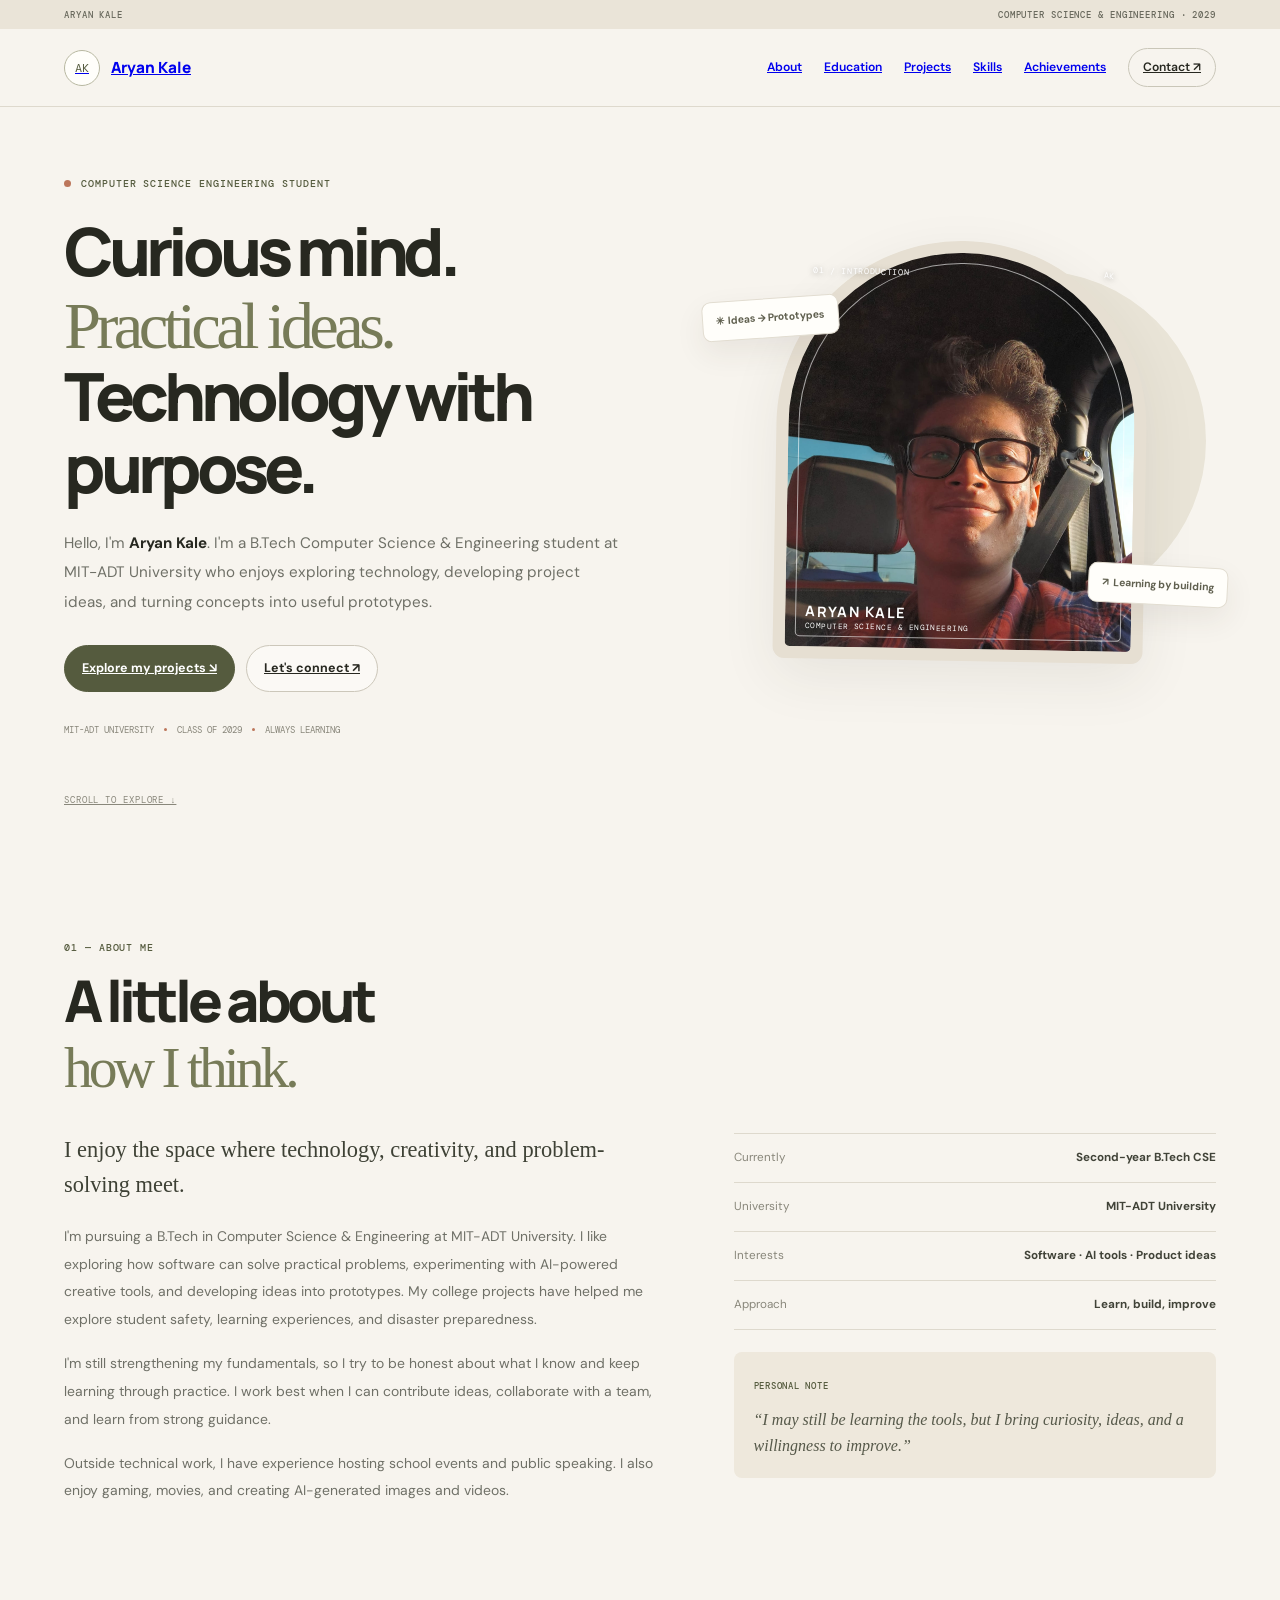
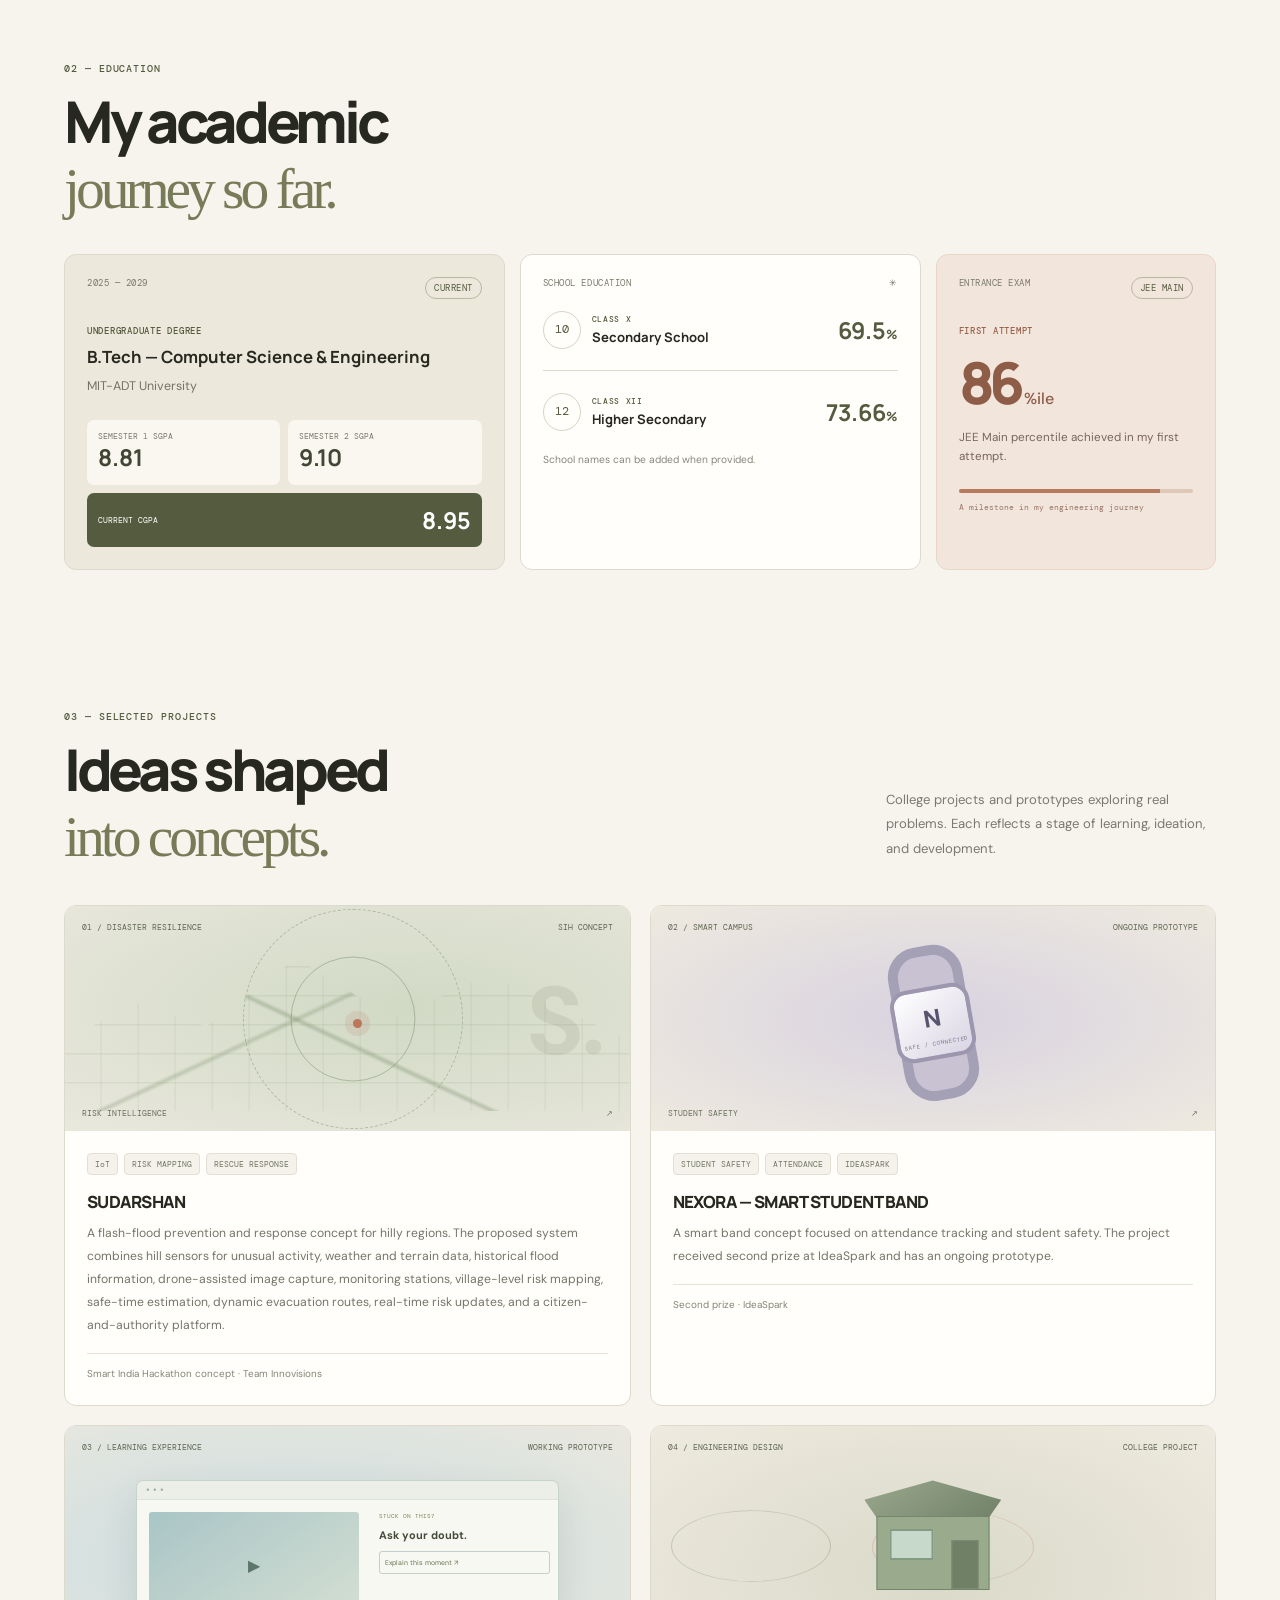
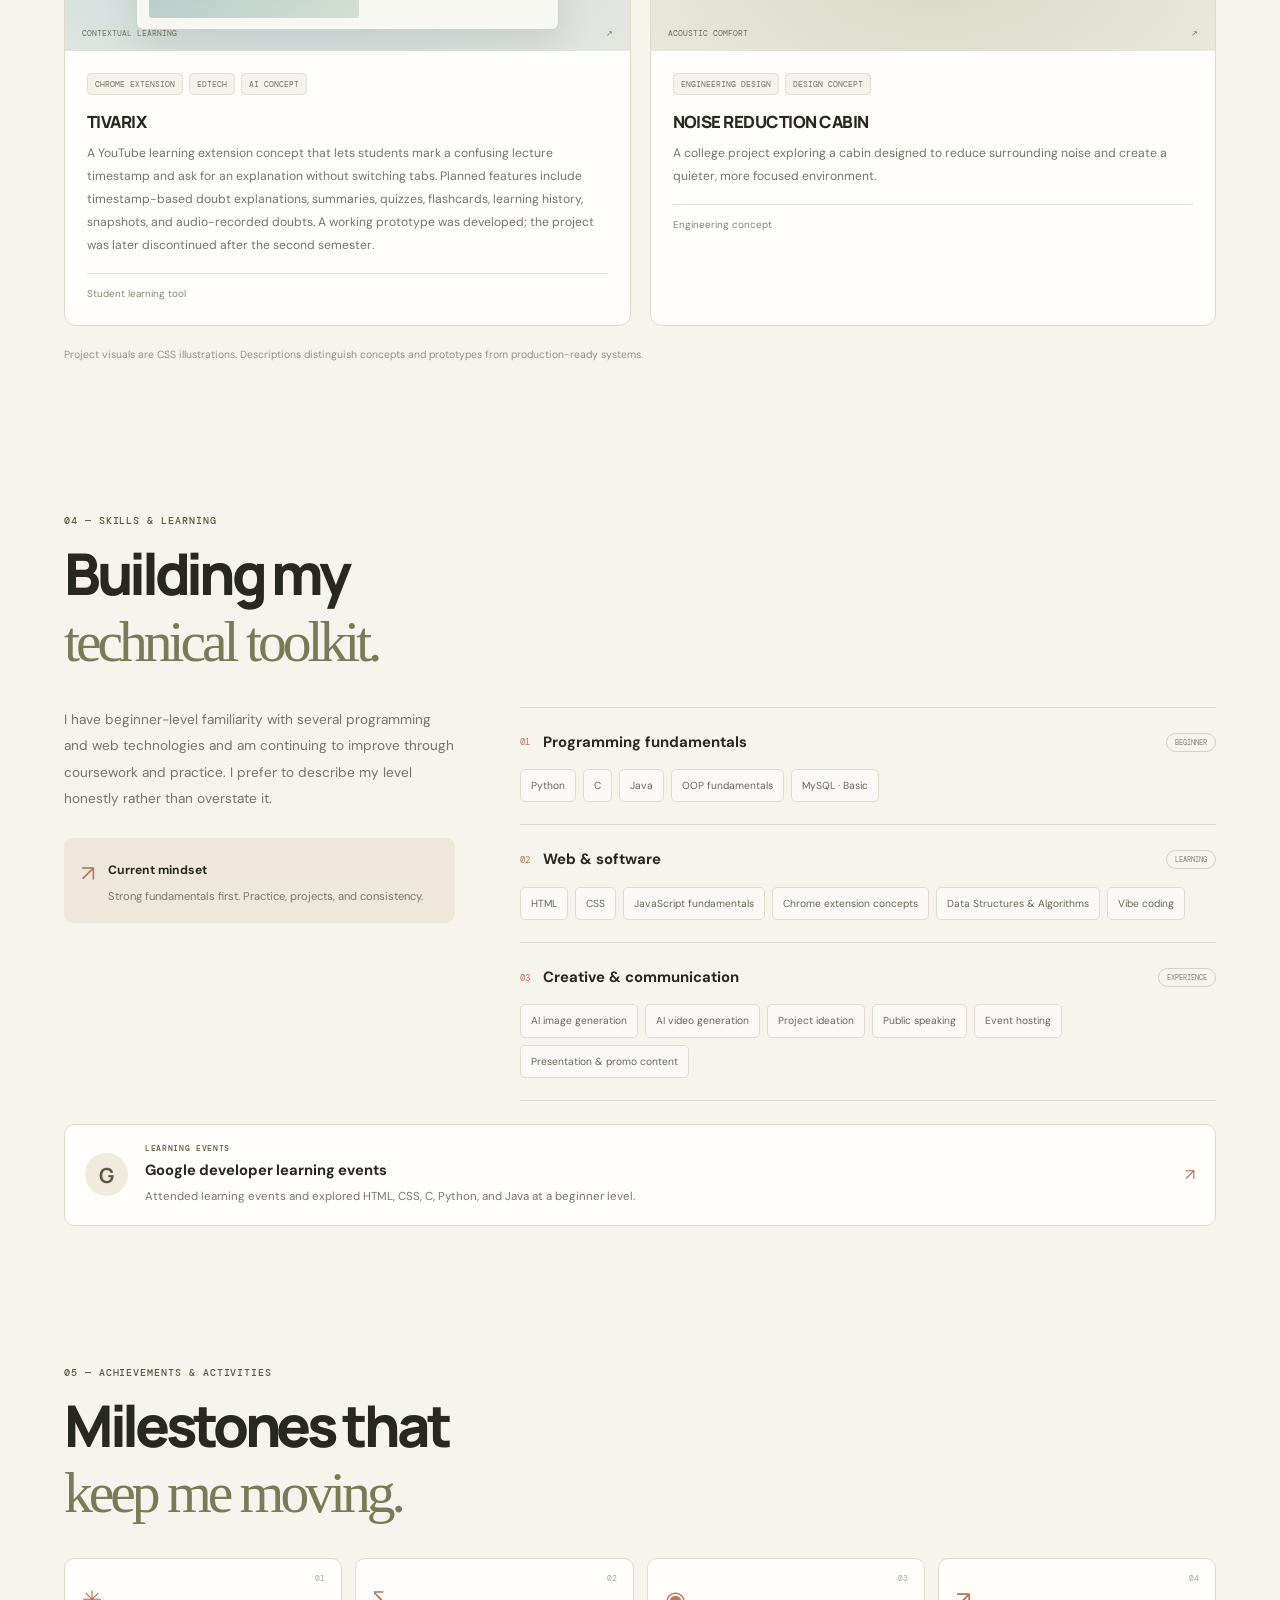
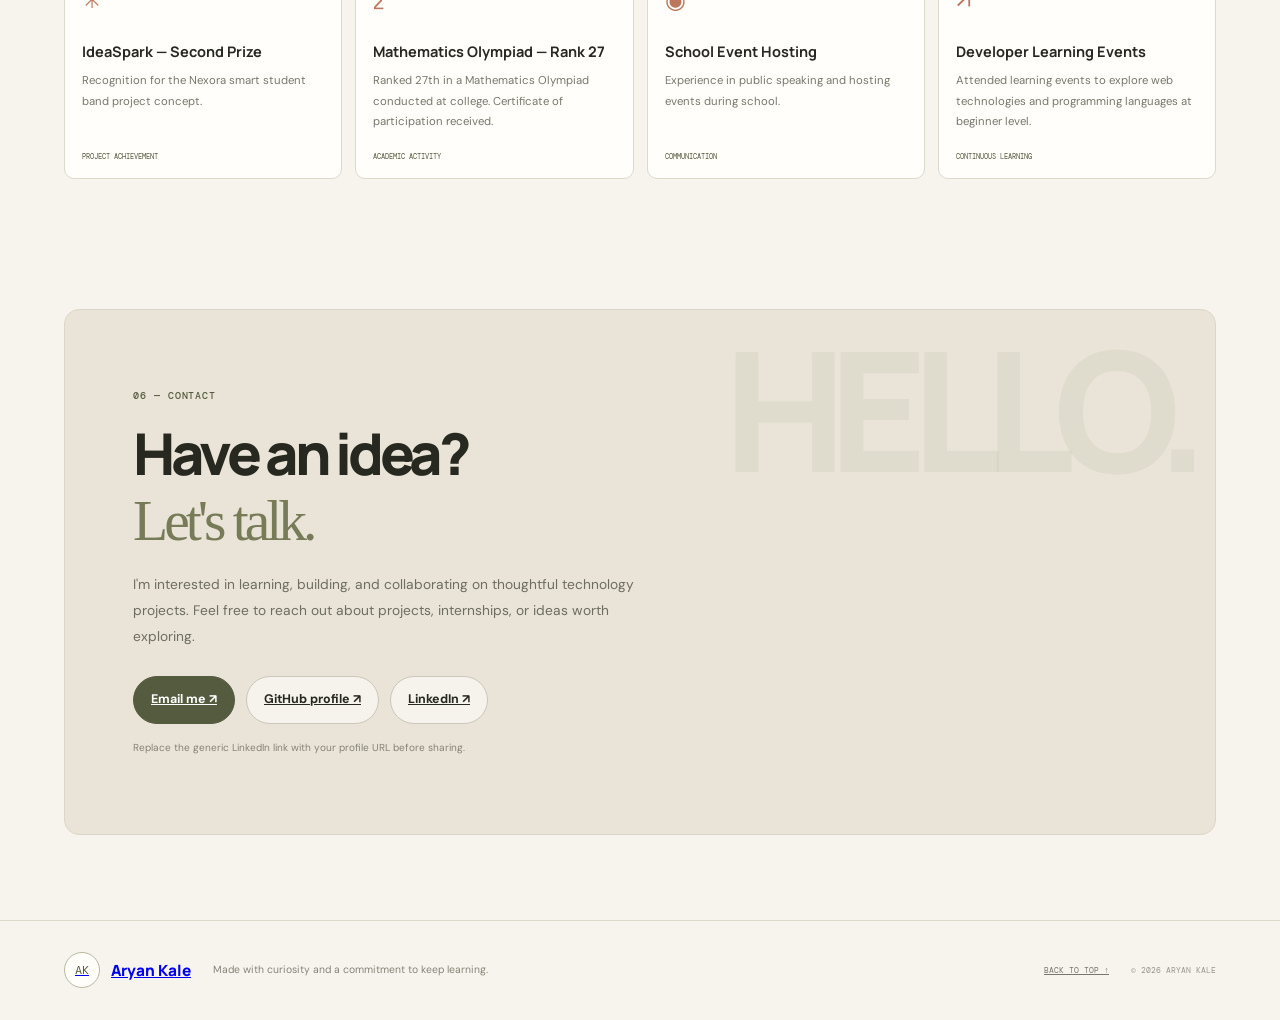
==== commit 32b56384: "Add Google site verification meta tag" ====
--- a/index.html
+++ b/index.html
@@ -1,6 +1,7 @@
 <!doctype html>
 <html lang="en">
 <head>
+  <meta name="google-site-verification" content="xxpa12_oFAOHS4FmEU88Hv3wKonxbQiPNw-FCqnAstw" />
 <meta charset="utf-8"><meta name="viewport" content="width=device-width, initial-scale=1">
 <meta name="theme-color" content="#f7f4ee">
 <meta name="description" content="Aryan Kale — Computer Science Engineering student at MIT-ADT University.">
@@ -45,4 +46,4 @@
 <section class="section-wrap contact-section" id="contact"><div class="contact-panel reveal"><div class="contact-decoration">HELLO.</div><p class="eyebrow">06 — CONTACT</p><h2>Have an idea?<br><em>Let's talk.</em></h2><p class="contact-copy">I'm interested in learning, building, and collaborating on thoughtful technology projects. Feel free to reach out about projects, internships, or ideas worth exploring.</p><div class="contact-actions"><a class="button primary" href="https://mail.google.com/mail/?view=cm&amp;fs=1&amp;to=aryankale4108%40gmail.com" target="_blank" rel="noopener noreferrer">Email me ↗</a><a class="button outline" href="https://github.com/AryanKale2311" target="_blank" rel="noreferrer">GitHub profile ↗</a><a class="button outline" href="https://www.linkedin.com/" target="_blank" rel="noreferrer">LinkedIn ↗</a></div><p class="contact-note">Replace the generic LinkedIn link with your profile URL before sharing.</p></div></section>
 </main>
 <footer class="site-footer"><a class="brand" href="#home"><span class="brand-mark">AK</span>Aryan Kale</a><p>Made with curiosity and a commitment to keep learning.</p><a class="back-top" href="#home">BACK TO TOP ↑</a><span class="footer-year">© <span id="year"></span> ARYAN KALE</span></footer>
-</body></html>+</body></html>
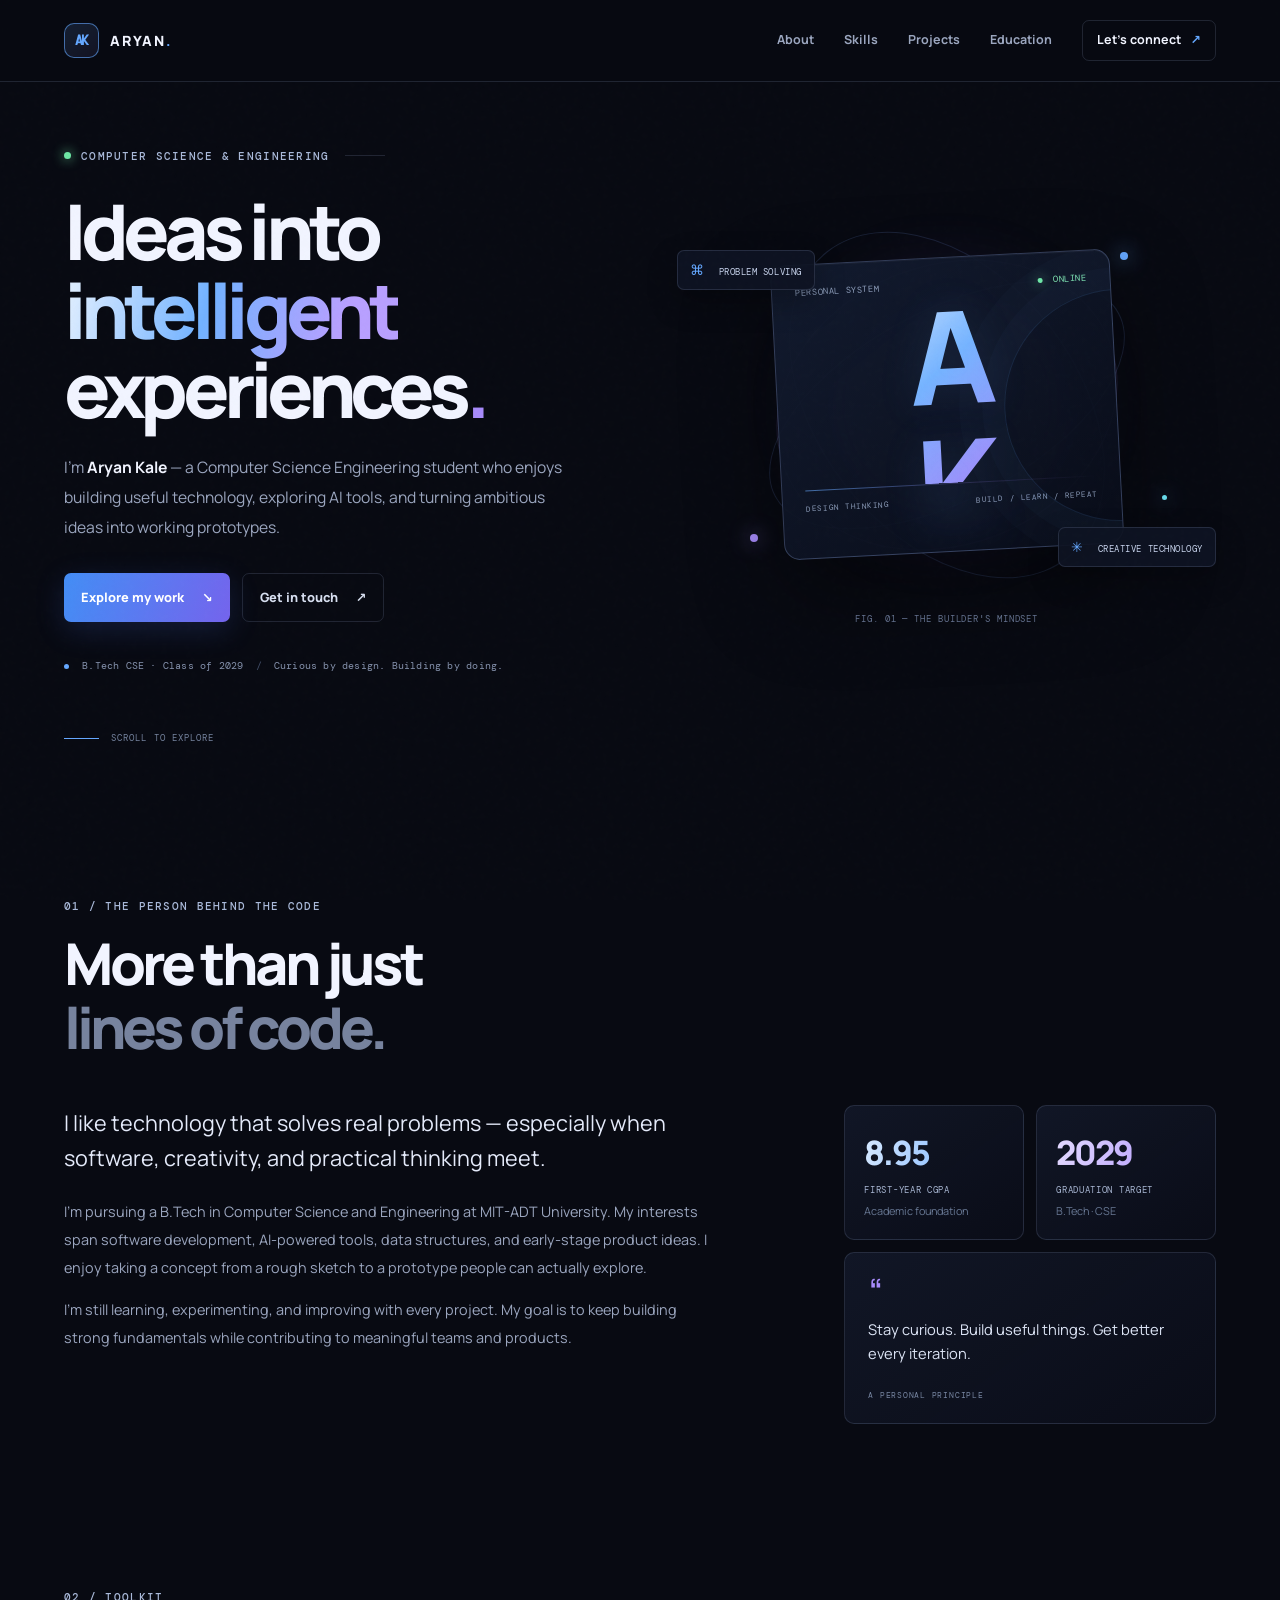
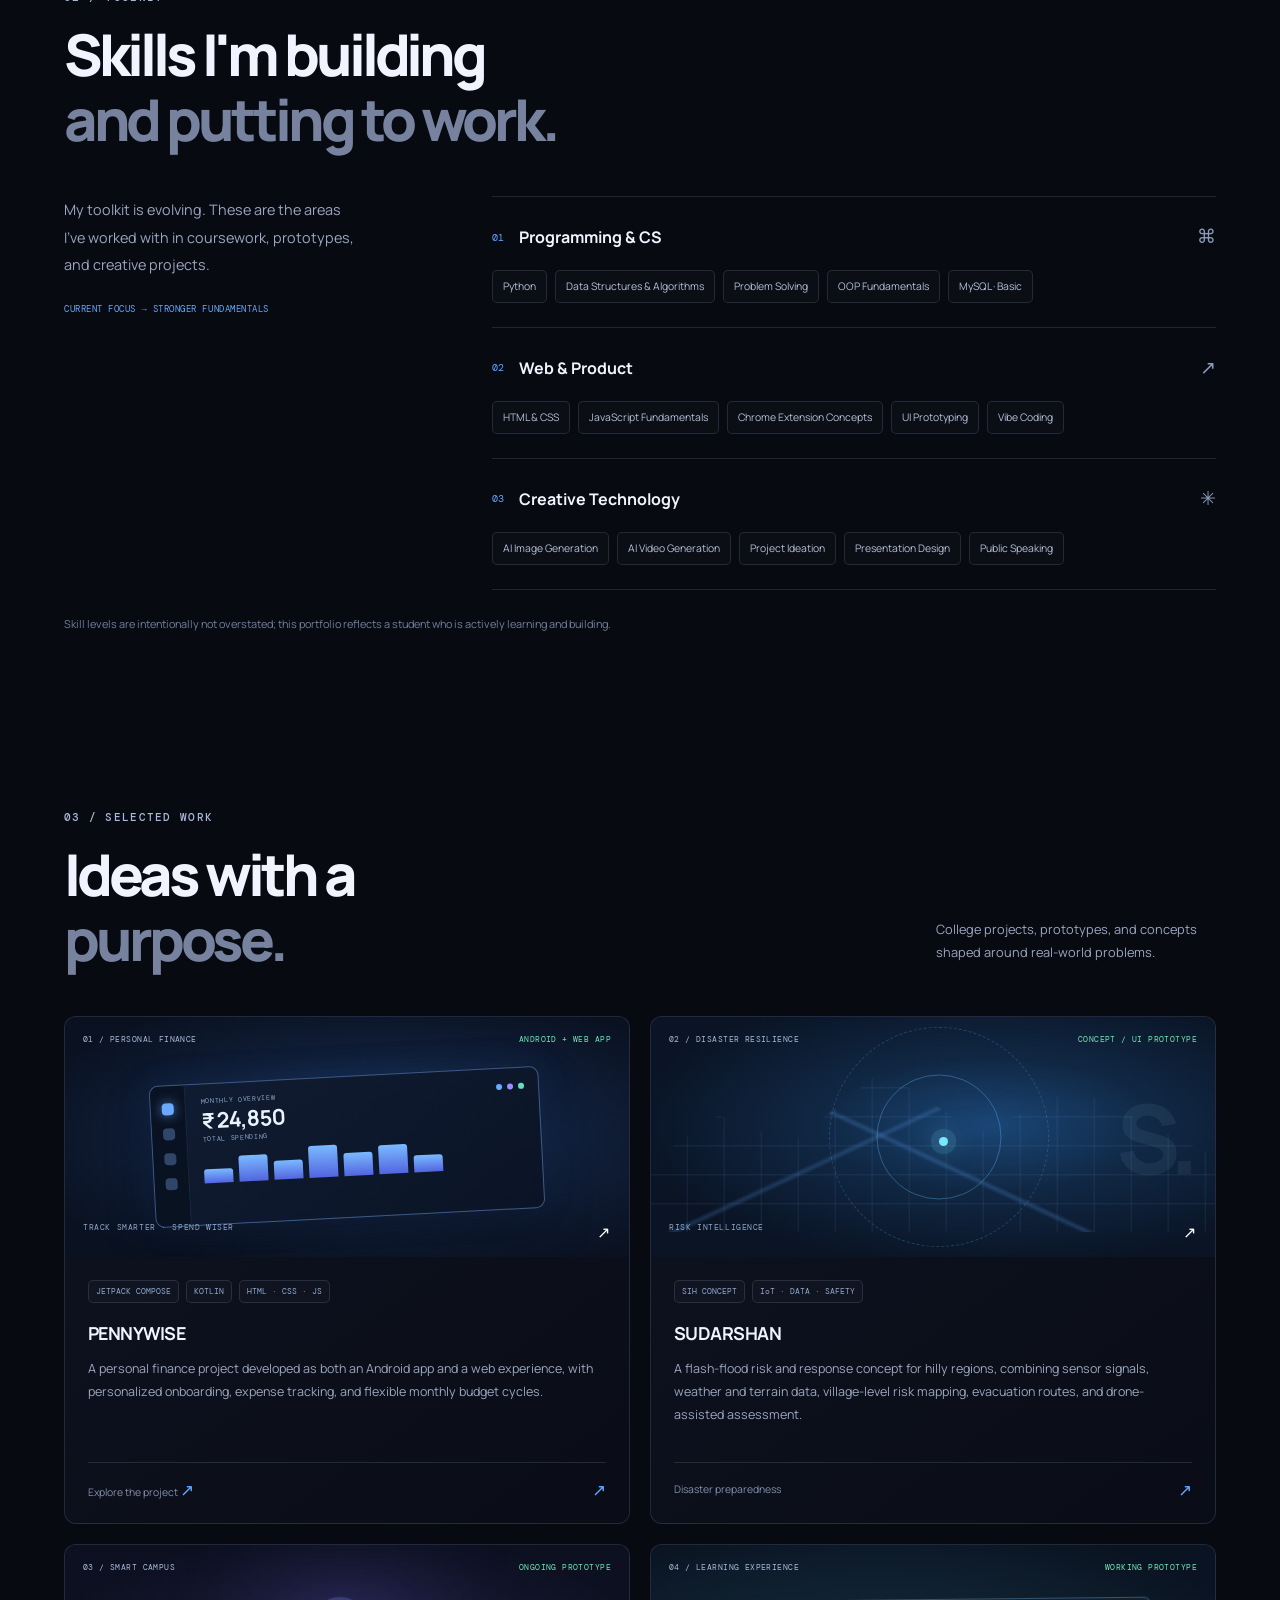
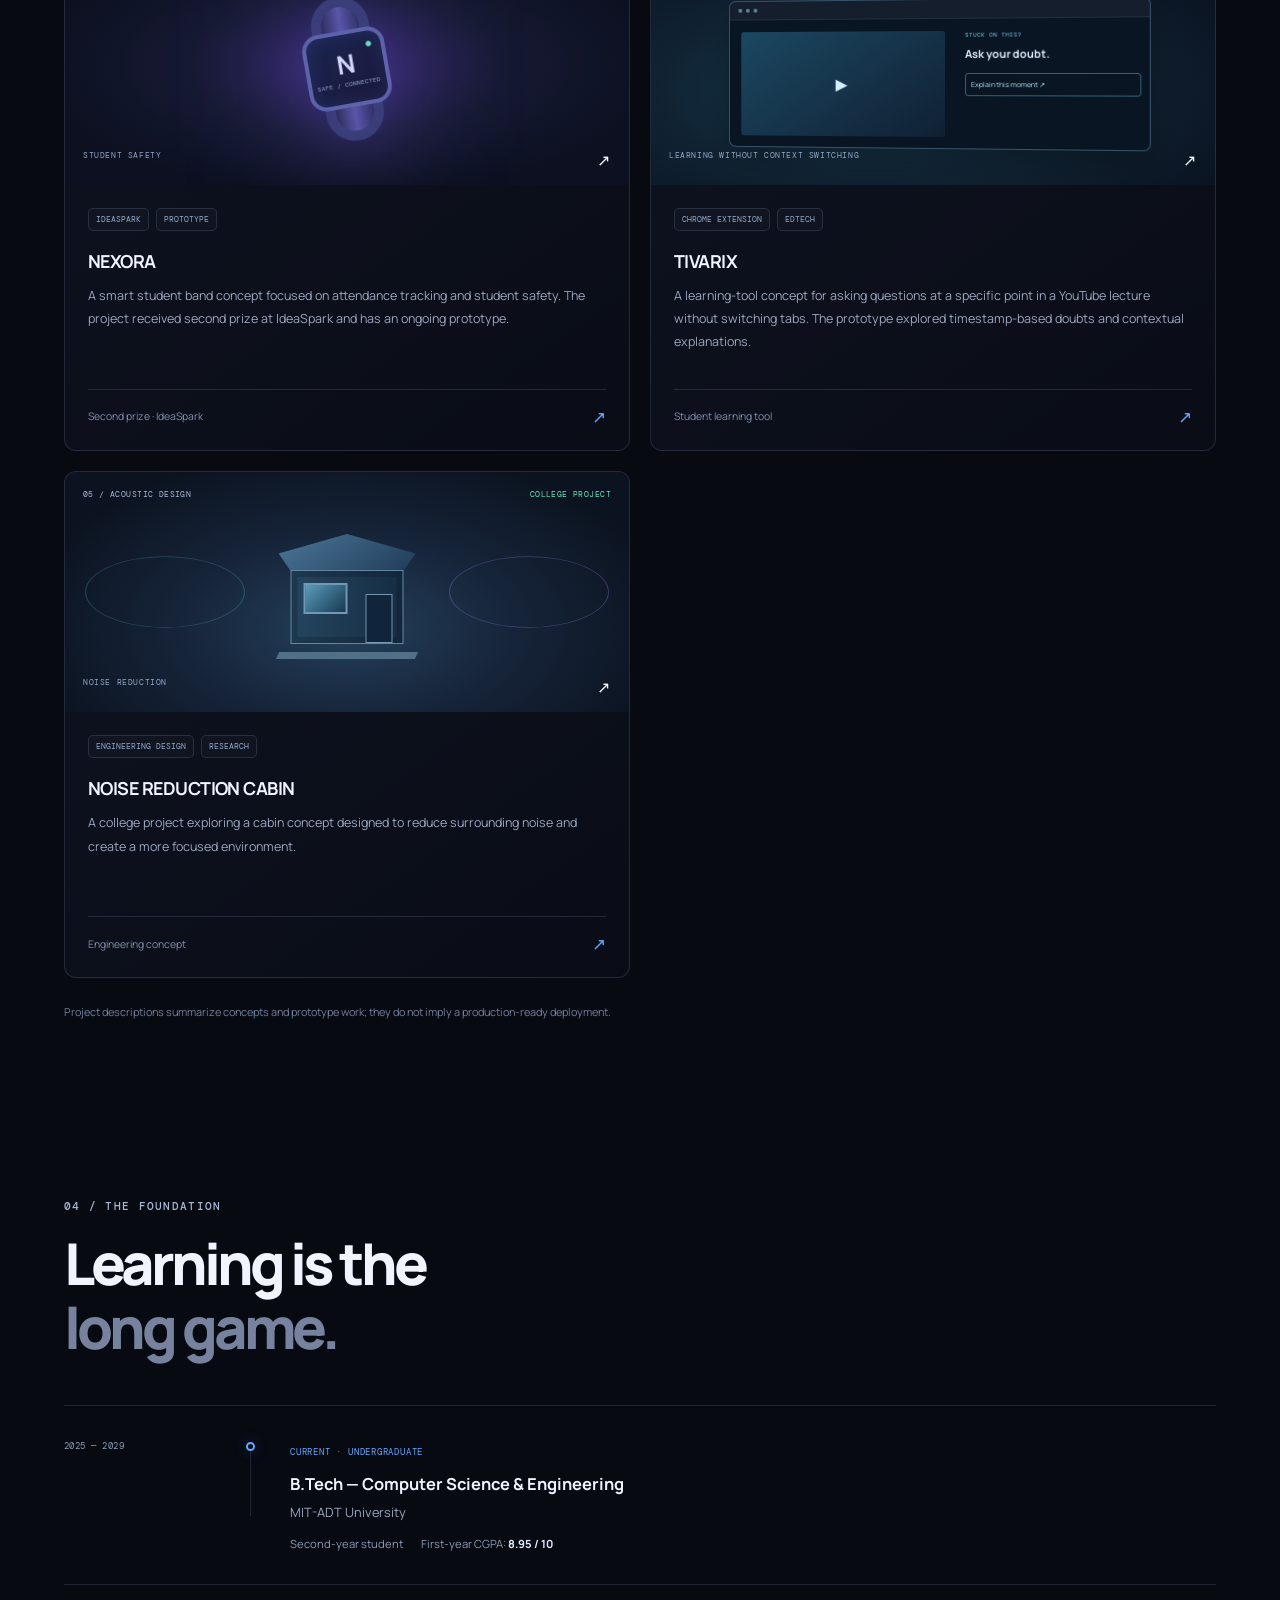
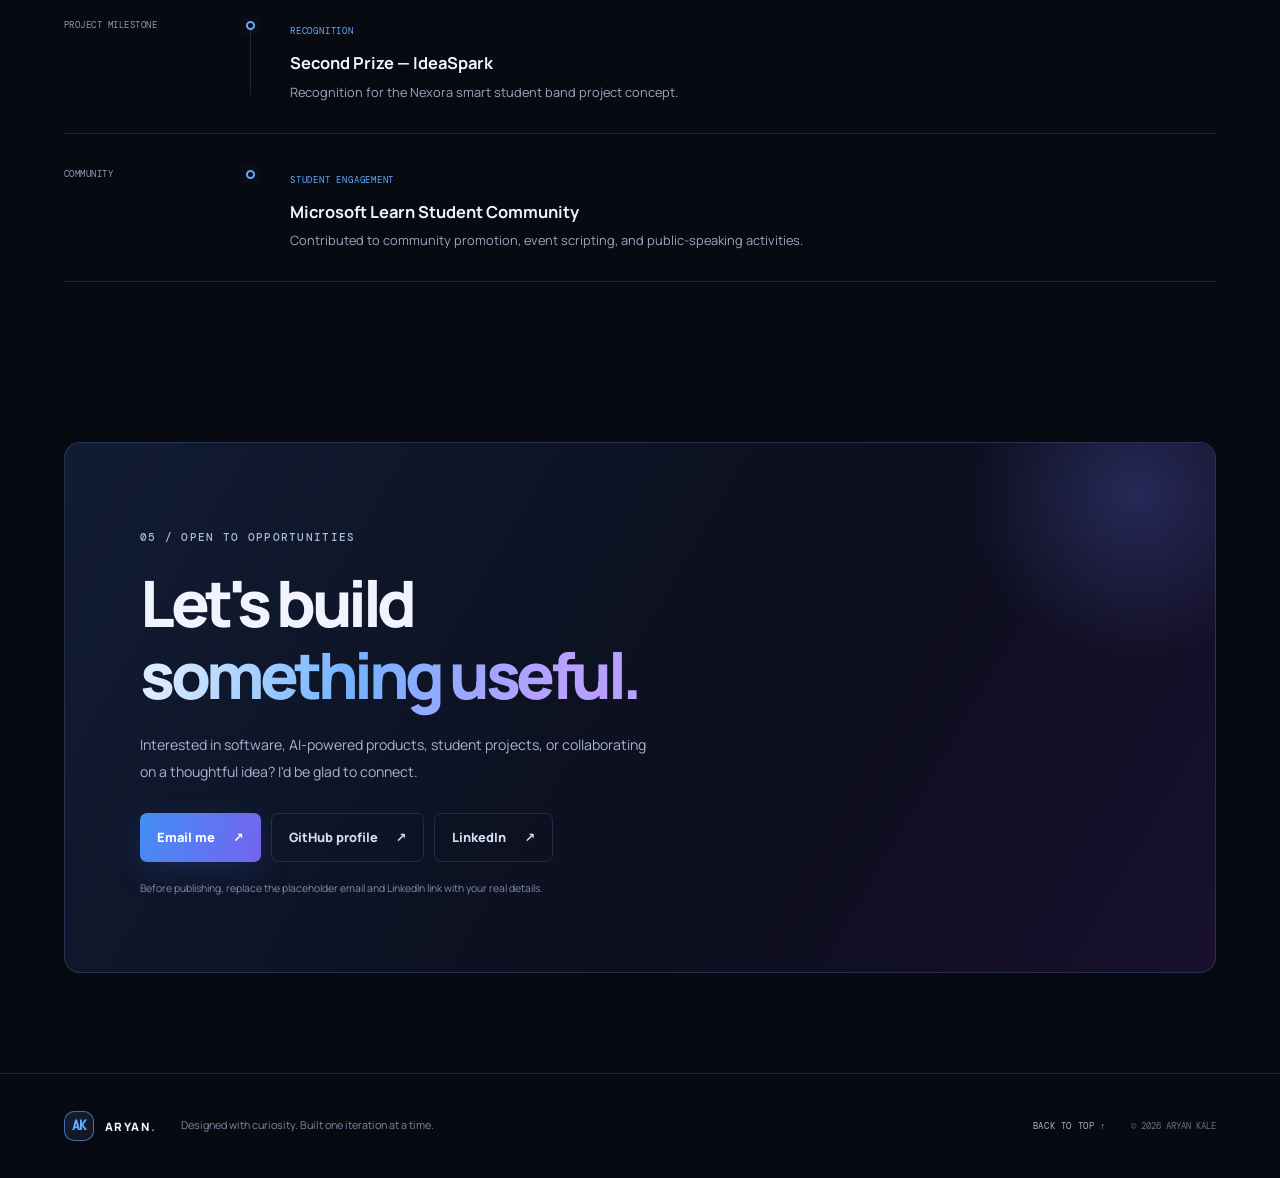
==== commit 40be0586: "Add files via upload" ====
--- a/index.html
+++ b/index.html
@@ -1,49 +1,155 @@
-<!doctype html>
+<!DOCTYPE html>
 <html lang="en">
 <head>
-  <meta name="google-site-verification" content="xxpa12_oFAOHS4FmEU88Hv3wKonxbQiPNw-FCqnAstw" />
-<meta charset="utf-8"><meta name="viewport" content="width=device-width, initial-scale=1">
-<meta name="theme-color" content="#f7f4ee">
-<meta name="description" content="Aryan Kale — Computer Science Engineering student at MIT-ADT University.">
-<title>Aryan Kale | Computer Science Engineer</title>
-<link rel="preconnect" href="https://fonts.googleapis.com">
-<link href="https://fonts.googleapis.com/css2?family=DM+Mono:wght@400;500&family=DM+Sans:wght@400;500;600;700&family=Manrope:wght@400;500;600;700;800&display=swap" rel="stylesheet">
-<link rel="stylesheet" href="style.css"><script src="script.js" defer></script>
+  <meta charset="UTF-8">
+  <meta name="viewport" content="width=device-width, initial-scale=1.0">
+  <meta name="theme-color" content="#080a12">
+  <meta name="description" content="Aryan Kale — Computer Science Engineering student, developer, and technology project builder.">
+  <title>Aryan Kale | Computer Science Engineer</title>
+  <link rel="preconnect" href="https://fonts.googleapis.com">
+  <link rel="preconnect" href="https://fonts.gstatic.com" crossorigin>
+  <link href="https://fonts.googleapis.com/css2?family=DM+Mono:wght@400;500&family=Manrope:wght@400;500;600;700;800&display=swap" rel="stylesheet">
+  <link rel="stylesheet" href="style.css">
+  <script src="script.js" defer></script>
 </head>
 <body>
-<div class="top-strip"><span>ARYAN KALE</span><span>COMPUTER SCIENCE & ENGINEERING · 2029</span></div>
-<header class="site-header"><a class="brand" href="#home"><span class="brand-mark">AK</span>Aryan Kale</a><button id="menuToggle" class="menu-toggle" aria-label="Open navigation" aria-expanded="false"><span></span><span></span></button>
-<nav class="nav" id="navMenu"><a href="#about">About</a><a href="#education">Education</a><a href="#projects">Projects</a><a href="#skills">Skills</a><a href="#achievements">Achievements</a><a class="nav-cta" href="#contact">Contact ↗</a></nav></header>
-<main>
-<section class="hero section-wrap" id="home"><div class="hero-copy reveal"><p class="eyebrow"><i></i> COMPUTER SCIENCE ENGINEERING STUDENT</p><h1>Curious mind.<br><em>Practical ideas.</em><br>Technology with purpose.</h1><p class="hero-description">Hello, I'm <strong>Aryan Kale</strong>. I'm a B.Tech Computer Science & Engineering student at MIT-ADT University who enjoys exploring technology, developing project ideas, and turning concepts into useful prototypes.</p><div class="hero-actions"><a class="button primary" href="#projects">Explore my projects ↘</a><a class="button outline" href="#contact">Let's connect ↗</a></div><div class="hero-facts"><span>MIT-ADT UNIVERSITY</span><i></i><span>CLASS OF 2029</span><i></i><span>ALWAYS LEARNING</span></div></div>
-<div class="hero-photo-wrap reveal"><div class="photo-frame"><div class="photo-label"><span>01 / INTRODUCTION</span><span>AK</span></div><img class="profile-photo" src="assets/profile.jpg" alt="Portrait of Aryan Kale" onerror="this.style.display='none';this.nextElementSibling.style.display='grid';"><div class="photo-placeholder"><b>AK</b><p>Add your photo here</p><span>assets/profile.jpg</span></div><div class="photo-caption"><strong>ARYAN KALE</strong><span>COMPUTER SCIENCE & ENGINEERING</span></div></div><div class="floating-note note-one">✳ &nbsp;Ideas → Prototypes</div><div class="floating-note note-two">↗ &nbsp;Learning by building</div><div class="hero-blob"></div></div><a class="scroll-cue" href="#about">SCROLL TO EXPLORE ↓</a></section>
+  <div class="noise" aria-hidden="true"></div>
+  <div class="scroll-progress" aria-hidden="true"><span id="progressBar"></span></div>
 
-<section class="section-wrap section" id="about"><div class="section-title reveal"><p class="eyebrow">01 — ABOUT ME</p><h2>A little about<br><em>how I think.</em></h2></div><div class="intro-grid"><div class="intro-copy reveal"><p class="lead">I enjoy the space where technology, creativity, and problem-solving meet.</p><p>I'm pursuing a B.Tech in Computer Science & Engineering at MIT-ADT University. I like exploring how software can solve practical problems, experimenting with AI-powered creative tools, and developing ideas into prototypes. My college projects have helped me explore student safety, learning experiences, and disaster preparedness.</p><p>I'm still strengthening my fundamentals, so I try to be honest about what I know and keep learning through practice. I work best when I can contribute ideas, collaborate with a team, and learn from strong guidance.</p><p>Outside technical work, I have experience hosting school events and public speaking. I also enjoy gaming, movies, and creating AI-generated images and videos.</p></div><aside class="quick-facts reveal"><div class="fact-row"><span>Currently</span><strong>Second-year B.Tech CSE</strong></div><div class="fact-row"><span>University</span><strong>MIT-ADT University</strong></div><div class="fact-row"><span>Interests</span><strong>Software · AI tools · Product ideas</strong></div><div class="fact-row"><span>Approach</span><strong>Learn, build, improve</strong></div><div class="mini-note"><span>PERSONAL NOTE</span><p>“I may still be learning the tools, but I bring curiosity, ideas, and a willingness to improve.”</p></div></aside></div></section>
+  <header class="site-header">
+    <a class="brand" href="#home" aria-label="Aryan Kale home"><span class="brand-mark">AK</span><span>ARYAN<span class="brand-dot">.</span></span></a>
+    <button class="menu-toggle" id="menuToggle" aria-label="Open navigation" aria-expanded="false"><span></span><span></span></button>
+    <nav class="nav" id="navMenu">
+      <a href="#about">About</a>
+      <a href="#skills">Skills</a>
+      <a href="#projects">Projects</a>
+      <a href="#education">Education</a>
+      <a href="#contact" class="nav-cta">Let's connect <span>↗</span></a>
+    </nav>
+  </header>
 
-<section class="section-wrap section" id="education"><div class="section-title reveal"><p class="eyebrow">02 — EDUCATION</p><h2>My academic<br><em>journey so far.</em></h2></div><div class="education-grid">
-<article class="education-card college-card reveal"><div class="card-topline"><span>2025 — 2029</span><span class="stamp">CURRENT</span></div><p class="kicker">UNDERGRADUATE DEGREE</p><h3>B.Tech — Computer Science & Engineering</h3><p class="institution">MIT-ADT University</p><div class="semester-results"><div><span>SEMESTER 1 SGPA</span><strong>8.81</strong></div><div><span>SEMESTER 2 SGPA</span><strong>9.10</strong></div><div class="result-highlight"><span>CURRENT CGPA</span><strong>8.95</strong></div></div></article>
-<article class="education-card school-card reveal"><div class="card-topline"><span>SCHOOL EDUCATION</span><span>✳</span></div><div class="school-level"><span class="level-number">10</span><div><p class="kicker">CLASS X</p><h3>Secondary School</h3></div><strong class="percentage">69.5<small>%</small></strong></div><div class="school-divider"></div><div class="school-level"><span class="level-number">12</span><div><p class="kicker">CLASS XII</p><h3>Higher Secondary</h3></div><strong class="percentage">73.66<small>%</small></strong></div><p class="school-note">School names can be added when provided.</p></article>
-<article class="education-card jee-card reveal"><div class="card-topline"><span>ENTRANCE EXAM</span><span class="stamp">JEE MAIN</span></div><p class="kicker">FIRST ATTEMPT</p><div class="jee-score">86<span>%ile</span></div><p class="jee-description">JEE Main percentile achieved in my first attempt.</p><div class="score-line"><span></span></div><p class="score-caption">A milestone in my engineering journey</p></article></div></section>
+  <main>
+    <section class="hero section-wrap" id="home">
+      <div class="hero-copy reveal">
+        <p class="eyebrow"><span class="status-dot"></span> COMPUTER SCIENCE & ENGINEERING <span class="eyebrow-line"></span></p>
+        <h1>Ideas into<br><span class="gradient-text">intelligent</span><br>experiences<span class="hero-period">.</span></h1>
+        <p class="hero-description">I'm <strong>Aryan Kale</strong> — a Computer Science Engineering student who enjoys building useful technology, exploring AI tools, and turning ambitious ideas into working prototypes.</p>
+        <div class="hero-actions">
+          <a class="button button-primary" href="#projects">Explore my work <span>↘</span></a>
+          <a class="button button-quiet" href="#contact">Get in touch <span>↗</span></a>
+        </div>
+        <div class="hero-meta">
+          <span><i></i> B.Tech CSE · Class of 2029</span>
+          <span class="meta-separator">/</span>
+          <span>Curious by design. Building by doing.</span>
+        </div>
+      </div>
+      <div class="hero-visual reveal" aria-label="Abstract futuristic portfolio graphic">
+        <div class="orbit orbit-one"></div><div class="orbit orbit-two"></div><div class="orbit orbit-three"></div>
+        <div class="orbit-node node-one"></div><div class="orbit-node node-two"></div><div class="orbit-node node-three"></div>
+        <div class="core-card">
+          <div class="core-top"><span class="core-label">PERSONAL SYSTEM</span><span class="core-live"><i></i> ONLINE</span></div>
+          <div class="core-monogram">A<span>K</span></div>
+          <div class="core-rule"></div>
+          <div class="core-bottom"><span>DESIGN THINKING</span><span>BUILD / LEARN / REPEAT</span></div>
+        </div>
+        <div class="float-tag tag-top"><span class="tag-icon">⌘</span> PROBLEM SOLVING</div>
+        <div class="float-tag tag-bottom"><span class="tag-icon">✳</span> CREATIVE TECHNOLOGY</div>
+        <div class="visual-caption">FIG. 01 — THE BUILDER'S MINDSET</div>
+      </div>
+      <a class="scroll-cue" href="#about"><span class="scroll-line"></span> SCROLL TO EXPLORE</a>
+    </section>
 
-<section class="section-wrap section" id="projects"><div class="section-heading-row reveal"><div class="section-title"><p class="eyebrow">03 — SELECTED PROJECTS</p><h2>Ideas shaped<br><em>into concepts.</em></h2></div><p class="heading-note">College projects and prototypes exploring real problems. Each reflects a stage of learning, ideation, and development.</p></div><div class="project-grid">
-<article class="project-card reveal"><div class="project-art sudarshan"><div class="art-topline"><span>01 / DISASTER RESILIENCE</span><span>SIH CONCEPT</span></div><div class="terrain"></div><div class="radar r1"></div><div class="radar r2"></div><div class="radar-dot"></div><b class="art-letter">S.</b><div class="art-footer">RISK INTELLIGENCE <span>↗</span></div></div><div class="project-content"><div class="tags"><span>IoT</span><span>RISK MAPPING</span><span>RESCUE RESPONSE</span></div><h3>SUDARSHAN</h3><p>A flash-flood prevention and response concept for hilly regions. The proposed system combines hill sensors for unusual activity, weather and terrain data, historical flood information, drone-assisted image capture, monitoring stations, village-level risk mapping, safe-time estimation, dynamic evacuation routes, real-time risk updates, and a citizen-and-authority platform.</p><div class="project-bottom">Smart India Hackathon concept · Team Innovisions</div></div></article>
-<article class="project-card reveal"><div class="project-art nexora"><div class="art-topline"><span>02 / SMART CAMPUS</span><span>ONGOING PROTOTYPE</span></div><div class="band-device"><div class="band-screen"><b>N</b><small>SAFE / CONNECTED</small></div></div><div class="art-footer">STUDENT SAFETY <span>↗</span></div></div><div class="project-content"><div class="tags"><span>STUDENT SAFETY</span><span>ATTENDANCE</span><span>IDEASPARK</span></div><h3>NEXORA — SMART STUDENT BAND</h3><p>A smart band concept focused on attendance tracking and student safety. The project received second prize at IdeaSpark and has an ongoing prototype.</p><div class="project-bottom">Second prize · IdeaSpark</div></div></article>
-<article class="project-card reveal"><div class="project-art tivarix"><div class="art-topline"><span>03 / LEARNING EXPERIENCE</span><span>WORKING PROTOTYPE</span></div><div class="browser-mock"><div class="browser-dots">•••</div><div class="browser-content"><div class="browser-video">▶</div><div class="browser-panel"><small>STUCK ON THIS?</small><b>Ask your doubt.</b><span>Explain this moment ↗</span></div></div></div><div class="art-footer">CONTEXTUAL LEARNING <span>↗</span></div></div><div class="project-content"><div class="tags"><span>CHROME EXTENSION</span><span>EDTECH</span><span>AI CONCEPT</span></div><h3>TIVARIX</h3><p>A YouTube learning extension concept that lets students mark a confusing lecture timestamp and ask for an explanation without switching tabs. Planned features include timestamp-based doubt explanations, summaries, quizzes, flashcards, learning history, snapshots, and audio-recorded doubts. A working prototype was developed; the project was later discontinued after the second semester.</p><div class="project-bottom">Student learning tool</div></div></article>
-<article class="project-card reveal"><div class="project-art cabin"><div class="art-topline"><span>04 / ENGINEERING DESIGN</span><span>COLLEGE PROJECT</span></div><div class="waves"></div><div class="cabin-shape"><div class="roof"></div><div class="cabin-body"><i></i><b></b></div></div><div class="art-footer">ACOUSTIC COMFORT <span>↗</span></div></div><div class="project-content"><div class="tags"><span>ENGINEERING DESIGN</span><span>DESIGN CONCEPT</span></div><h3>NOISE REDUCTION CABIN</h3><p>A college project exploring a cabin designed to reduce surrounding noise and create a quieter, more focused environment.</p><div class="project-bottom">Engineering concept</div></div></article></div><p class="project-disclaimer">Project visuals are CSS illustrations. Descriptions distinguish concepts and prototypes from production-ready systems.</p></section>
+    <section class="section-wrap about-section" id="about">
+      <div class="section-heading reveal"><p class="eyebrow">01 / THE PERSON BEHIND THE CODE</p><h2>More than just<br><span class="muted-heading">lines of code.</span></h2></div>
+      <div class="about-grid">
+        <div class="about-main reveal">
+          <p class="large-copy">I like technology that solves real problems — especially when software, creativity, and practical thinking meet.</p>
+          <p>I'm pursuing a B.Tech in Computer Science and Engineering at MIT-ADT University. My interests span software development, AI-powered tools, data structures, and early-stage product ideas. I enjoy taking a concept from a rough sketch to a prototype people can actually explore.</p>
+          <p>I'm still learning, experimenting, and improving with every project. My goal is to keep building strong fundamentals while contributing to meaningful teams and products.</p>
+        </div>
+        <div class="about-side reveal">
+          <div class="stat-card"><span class="stat-number">8.95</span><span class="stat-label">FIRST-YEAR CGPA</span><span class="stat-note">Academic foundation</span></div>
+          <div class="stat-card stat-card-accent"><span class="stat-number">2029</span><span class="stat-label">GRADUATION TARGET</span><span class="stat-note">B.Tech · CSE</span></div>
+          <div class="quote-card"><span class="quote-mark">“</span><p>Stay curious. Build useful things. Get better every iteration.</p><span class="quote-caption">A PERSONAL PRINCIPLE</span></div>
+        </div>
+      </div>
+    </section>
 
-<section class="section-wrap section" id="skills"><div class="section-title reveal"><p class="eyebrow">04 — SKILLS & LEARNING</p><h2>Building my<br><em>technical toolkit.</em></h2></div><div class="skills-layout"><div class="skills-intro reveal"><p>I have beginner-level familiarity with several programming and web technologies and am continuing to improve through coursework and practice. I prefer to describe my level honestly rather than overstate it.</p><div class="learning-card"><span>↗</span><div><strong>Current mindset</strong><p>Strong fundamentals first. Practice, projects, and consistency.</p></div></div></div><div class="skill-groups">
-<article class="skill-group reveal"><div class="skill-head"><span>01</span><h3>Programming fundamentals</h3><label>BEGINNER</label></div><div class="chips"><span>Python</span><span>C</span><span>Java</span><span>OOP fundamentals</span><span>MySQL · Basic</span></div></article>
-<article class="skill-group reveal"><div class="skill-head"><span>02</span><h3>Web & software</h3><label>LEARNING</label></div><div class="chips"><span>HTML</span><span>CSS</span><span>JavaScript fundamentals</span><span>Chrome extension concepts</span><span>Data Structures & Algorithms</span><span>Vibe coding</span></div></article>
-<article class="skill-group reveal"><div class="skill-head"><span>03</span><h3>Creative & communication</h3><label>EXPERIENCE</label></div><div class="chips"><span>AI image generation</span><span>AI video generation</span><span>Project ideation</span><span>Public speaking</span><span>Event hosting</span><span>Presentation & promo content</span></div></article></div></div>
-<div class="learning-event reveal"><div class="event-mark">G</div><div><p class="kicker">LEARNING EVENTS</p><h3>Google developer learning events</h3><p>Attended learning events and explored HTML, CSS, C, Python, and Java at a beginner level.</p></div><span class="event-arrow">↗</span></div></section>
+    <section class="section-wrap skills-section" id="skills">
+      <div class="section-heading reveal"><p class="eyebrow">02 / TOOLKIT</p><h2>Skills I'm building<br><span class="muted-heading">and putting to work.</span></h2></div>
+      <div class="skills-layout">
+        <div class="skill-intro reveal"><p>My toolkit is evolving. These are the areas I've worked with in coursework, prototypes, and creative projects.</p><span class="tiny-note">CURRENT FOCUS → STRONGER FUNDAMENTALS</span></div>
+        <div class="skill-groups">
+          <article class="skill-group reveal"><div class="skill-group-head"><span class="skill-index">01</span><h3>Programming & CS</h3><span class="skill-symbol">⌘</span></div><div class="skill-chips"><span>Python</span><span>Data Structures & Algorithms</span><span>Problem Solving</span><span>OOP Fundamentals</span><span>MySQL · Basic</span></div></article>
+          <article class="skill-group reveal"><div class="skill-group-head"><span class="skill-index">02</span><h3>Web & Product</h3><span class="skill-symbol">↗</span></div><div class="skill-chips"><span>HTML & CSS</span><span>JavaScript Fundamentals</span><span>Chrome Extension Concepts</span><span>UI Prototyping</span><span>Vibe Coding</span></div></article>
+          <article class="skill-group reveal"><div class="skill-group-head"><span class="skill-index">03</span><h3>Creative Technology</h3><span class="skill-symbol">✳</span></div><div class="skill-chips"><span>AI Image Generation</span><span>AI Video Generation</span><span>Project Ideation</span><span>Presentation Design</span><span>Public Speaking</span></div></article>
+        </div>
+      </div>
+      <p class="skills-footnote">Skill levels are intentionally not overstated; this portfolio reflects a student who is actively learning and building.</p>
+    </section>
 
-<section class="section-wrap section" id="achievements"><div class="section-title reveal"><p class="eyebrow">05 — ACHIEVEMENTS & ACTIVITIES</p><h2>Milestones that<br><em>keep me moving.</em></h2></div><div class="achievement-grid">
-<article class="achievement-card reveal"><span class="achievement-number">01</span><div class="achievement-icon">✳</div><h3>IdeaSpark — Second Prize</h3><p>Recognition for the Nexora smart student band project concept.</p><small>PROJECT ACHIEVEMENT</small></article>
-<article class="achievement-card reveal"><span class="achievement-number">02</span><div class="achievement-icon">∑</div><h3>Mathematics Olympiad — Rank 27</h3><p>Ranked 27th in a Mathematics Olympiad conducted at college. Certificate of participation received.</p><small>ACADEMIC ACTIVITY</small></article>
-<article class="achievement-card reveal"><span class="achievement-number">03</span><div class="achievement-icon">◉</div><h3>School Event Hosting</h3><p>Experience in public speaking and hosting events during school.</p><small>COMMUNICATION</small></article>
-<article class="achievement-card reveal"><span class="achievement-number">04</span><div class="achievement-icon">↗</div><h3>Developer Learning Events</h3><p>Attended learning events to explore web technologies and programming languages at beginner level.</p><small>CONTINUOUS LEARNING</small></article></div></section>
+    <section class="section-wrap projects-section" id="projects">
+      <div class="section-heading section-heading-row reveal"><div><p class="eyebrow">03 / SELECTED WORK</p><h2>Ideas with a<br><span class="muted-heading">purpose.</span></h2></div><p class="heading-side-note">College projects, prototypes, and concepts shaped around real-world problems.</p></div>
+      <div class="project-grid">
+        <article class="project-card project-featured reveal">
+          <a class="project-card-link" href="pennywise.html" aria-label="Explore PennyWise project details">
+            <div class="project-art art-pennywise">
+              <div class="art-topline"><span>01 / PERSONAL FINANCE</span><span class="art-status">ANDROID + WEB APP</span></div>
+              <div class="pw-dashboard-art">
+                <div class="pw-art-sidebar"><i></i><i></i><i></i><i></i></div>
+                <div class="pw-art-main">
+                  <span class="pw-art-kicker">MONTHLY OVERVIEW</span>
+                  <b>₹ 24,850</b>
+                  <span class="pw-art-caption">TOTAL SPENDING</span>
+                  <div class="pw-art-bars"><i></i><i></i><i></i><i></i><i></i><i></i><i></i></div>
+                  <div class="pw-art-bottom"><i></i><i></i><i></i></div>
+                </div>
+              </div>
+              <div class="art-footer"><span>TRACK SMARTER · SPEND WISER</span><span>↗</span></div>
+            </div>
+            <div class="project-content">
+              <div class="project-tags"><span>JETPACK COMPOSE</span><span>KOTLIN</span><span>HTML · CSS · JS</span></div>
+              <h3>PENNYWISE</h3>
+              <p>A personal finance project developed as both an Android app and a web experience, with personalized onboarding, expense tracking, and flexible monthly budget cycles.</p>
+              <div class="project-bottom"><span>Explore the project <span class="project-arrow">↗</span></span><span class="project-arrow">↗</span></div>
+            </div>
+          </a>
+        </article>
+        <article class="project-card project-featured reveal">
+          <div class="project-art art-sudarshan"><div class="art-topline"><span>02 / DISASTER RESILIENCE</span><span class="art-status">CONCEPT / UI PROTOTYPE</span></div><div class="terrain-grid"></div><div class="radar-ring radar-a"></div><div class="radar-ring radar-b"></div><div class="radar-point"></div><div class="art-word">S.</div><div class="art-footer"><span>RISK INTELLIGENCE</span><span>↗</span></div></div>
+          <div class="project-content"><div class="project-tags"><span>SIH CONCEPT</span><span>IoT · DATA · SAFETY</span></div><h3>SUDARSHAN</h3><p>A flash-flood risk and response concept for hilly regions, combining sensor signals, weather and terrain data, village-level risk mapping, evacuation routes, and drone-assisted assessment.</p><div class="project-bottom"><span>Disaster preparedness</span><span class="project-arrow">↗</span></div></div>
+        </article>
+        <article class="project-card reveal">
+          <div class="project-art art-nexora"><div class="art-topline"><span>03 / SMART CAMPUS</span><span class="art-status">ONGOING PROTOTYPE</span></div><div class="band-device"><div class="band-screen"><span>●</span><b>N</b><small>SAFE / CONNECTED</small></div><div class="band-strap"></div></div><div class="art-glow"></div><div class="art-footer"><span>STUDENT SAFETY</span><span>↗</span></div></div>
+          <div class="project-content"><div class="project-tags"><span>IDEASPARK</span><span>PROTOTYPE</span></div><h3>NEXORA</h3><p>A smart student band concept focused on attendance tracking and student safety. The project received second prize at IdeaSpark and has an ongoing prototype.</p><div class="project-bottom"><span>Second prize · IdeaSpark</span><span class="project-arrow">↗</span></div></div>
+        </article>
+        <article class="project-card reveal">
+          <div class="project-art art-tivarix"><div class="art-topline"><span>04 / LEARNING EXPERIENCE</span><span class="art-status">WORKING PROTOTYPE</span></div><div class="browser-mock"><div class="browser-dots"><i></i><i></i><i></i></div><div class="browser-content"><div class="browser-video"></div><div class="browser-panel"><span>STUCK ON THIS?</span><b>Ask your doubt.</b><div class="browser-button">Explain this moment ↗</div></div></div></div><div class="art-footer"><span>LEARNING WITHOUT CONTEXT SWITCHING</span><span>↗</span></div></div>
+          <div class="project-content"><div class="project-tags"><span>CHROME EXTENSION</span><span>EDTECH</span></div><h3>TIVARIX</h3><p>A learning-tool concept for asking questions at a specific point in a YouTube lecture without switching tabs. The prototype explored timestamp-based doubts and contextual explanations.</p><div class="project-bottom"><span>Student learning tool</span><span class="project-arrow">↗</span></div></div>
+        </article>
+        <article class="project-card reveal">
+          <div class="project-art art-cabin"><div class="art-topline"><span>05 / ACOUSTIC DESIGN</span><span class="art-status">COLLEGE PROJECT</span></div><div class="sound-wave wave-one"></div><div class="sound-wave wave-two"></div><div class="cabin-illustration"><div class="cabin-roof"></div><div class="cabin-body"><div class="cabin-window"></div><div class="cabin-door"></div></div><div class="cabin-base"></div></div><div class="art-footer"><span>NOISE REDUCTION</span><span>↗</span></div></div>
+          <div class="project-content"><div class="project-tags"><span>ENGINEERING DESIGN</span><span>RESEARCH</span></div><h3>NOISE REDUCTION CABIN</h3><p>A college project exploring a cabin concept designed to reduce surrounding noise and create a more focused environment.</p><div class="project-bottom"><span>Engineering concept</span><span class="project-arrow">↗</span></div></div>
+        </article>
+      </div>
+      <p class="project-disclaimer">Project descriptions summarize concepts and prototype work; they do not imply a production-ready deployment.</p>
+    </section>
 
-<section class="section-wrap contact-section" id="contact"><div class="contact-panel reveal"><div class="contact-decoration">HELLO.</div><p class="eyebrow">06 — CONTACT</p><h2>Have an idea?<br><em>Let's talk.</em></h2><p class="contact-copy">I'm interested in learning, building, and collaborating on thoughtful technology projects. Feel free to reach out about projects, internships, or ideas worth exploring.</p><div class="contact-actions"><a class="button primary" href="https://mail.google.com/mail/?view=cm&amp;fs=1&amp;to=aryankale4108%40gmail.com" target="_blank" rel="noopener noreferrer">Email me ↗</a><a class="button outline" href="https://github.com/AryanKale2311" target="_blank" rel="noreferrer">GitHub profile ↗</a><a class="button outline" href="https://www.linkedin.com/" target="_blank" rel="noreferrer">LinkedIn ↗</a></div><p class="contact-note">Replace the generic LinkedIn link with your profile URL before sharing.</p></div></section>
-</main>
-<footer class="site-footer"><a class="brand" href="#home"><span class="brand-mark">AK</span>Aryan Kale</a><p>Made with curiosity and a commitment to keep learning.</p><a class="back-top" href="#home">BACK TO TOP ↑</a><span class="footer-year">© <span id="year"></span> ARYAN KALE</span></footer>
-</body></html>
+    <section class="section-wrap education-section" id="education">
+      <div class="section-heading reveal"><p class="eyebrow">04 / THE FOUNDATION</p><h2>Learning is the<br><span class="muted-heading">long game.</span></h2></div>
+      <div class="timeline">
+        <article class="timeline-item reveal"><div class="timeline-date">2025 — 2029</div><div class="timeline-marker"></div><div class="timeline-content"><span class="timeline-label">CURRENT · UNDERGRADUATE</span><h3>B.Tech — Computer Science & Engineering</h3><p>MIT-ADT University</p><div class="timeline-detail"><span>Second-year student</span><span>First-year CGPA: <strong>8.95 / 10</strong></span></div></div></article>
+        <article class="timeline-item reveal"><div class="timeline-date">PROJECT MILESTONE</div><div class="timeline-marker"></div><div class="timeline-content"><span class="timeline-label">RECOGNITION</span><h3>Second Prize — IdeaSpark</h3><p>Recognition for the Nexora smart student band project concept.</p></div></article>
+        <article class="timeline-item reveal"><div class="timeline-date">COMMUNITY</div><div class="timeline-marker"></div><div class="timeline-content"><span class="timeline-label">STUDENT ENGAGEMENT</span><h3>Microsoft Learn Student Community</h3><p>Contributed to community promotion, event scripting, and public-speaking activities.</p></div></article>
+      </div>
+    </section>
+
+    <section class="section-wrap contact-section" id="contact">
+      <div class="contact-panel reveal"><div class="contact-orb"></div><p class="eyebrow">05 / OPEN TO OPPORTUNITIES</p><h2>Let's build<br><span class="gradient-text">something useful.</span></h2><p class="contact-copy">Interested in software, AI-powered products, student projects, or collaborating on a thoughtful idea? I'd be glad to connect.</p><div class="contact-actions"><a class="button button-primary" id="emailLink" href="mailto:YOUR_EMAIL@example.com">Email me <span>↗</span></a><a class="button button-quiet" href="https://github.com/AryanKale2311" target="_blank" rel="noreferrer">GitHub profile <span>↗</span></a><a class="button button-quiet" href="https://www.linkedin.com/" target="_blank" rel="noreferrer">LinkedIn <span>↗</span></a></div><p class="contact-note">Before publishing, replace the placeholder email and LinkedIn link with your real details.</p></div>
+    </section>
+  </main>
+
+  <footer class="site-footer"><a class="brand footer-brand" href="#home"><span class="brand-mark">AK</span><span>ARYAN<span class="brand-dot">.</span></span></a><p>Designed with curiosity. Built one iteration at a time.</p><a class="back-top" href="#home">BACK TO TOP ↑</a><span class="footer-year">© <span id="year"></span> ARYAN KALE</span></footer>
+</body>
+</html>
--- a/style.css
+++ b/style.css
@@ -1,5 +1,71 @@
- :root{--paper:#f7f4ee;--white:#fffefa;--cream:#eee8dc;--ink:#272820;--muted:#737368;--line:#ded9cd;--olive:#777b58;--olive-dark:#555b3e;--terra:#bc765b;--max:1160px}*{box-sizing:border-box}html{scroll-behavior:smooth;scroll-padding-top:90px}body{margin:0;background:var(--paper);color:var(--ink);font:16px/1.7 "DM Sans",sans-serif}.top-strip{height:29px;padding:0 max(5vw,calc((100vw - var(--max))/2));display:flex;justify-content:space-between;align-items:center;background:#eae4d8;color:#69695d;font:500 .56rem "DM Mono",monospace;letter-spacing:.1em}.site-header{height:78px;display:flex;align-items:center;justify-content:space-between;padding:0 max(5vw,calc((100vw - var(--max))/2));border-bottom:1px solid var(--line);position:sticky;top:0;background:rgba(247,244,238,.93);backdrop-filter:blur(14px);z-index:30}.brand{display:flex;align-items:center;gap:11px;font:800 .96rem Manrope,sans-serif}.brand-mark{width:36px;height:36px;display:grid;place-items:center;border:1px solid #b7b7a0;border-radius:50%;color:var(--olive-dark);font:.77rem "DM Mono",monospace;background:var(--white)}.nav{display:flex;align-items:center;gap:22px;color:#6d6d61;font-size:.76rem;font-weight:600}.nav a{transition:color .2s}.nav a:hover{color:var(--olive-dark)}.nav-cta{padding:8px 14px;border:1px solid #c9c6b8;border-radius:30px;color:var(--ink)}.menu-toggle{display:none}.section-wrap{width:min(var(--max),90vw);margin-inline:auto}.hero{min-height:640px;display:grid;grid-template-columns:1.08fr .92fr;align-items:center;gap:45px;position:relative;padding:60px 0 95px}.eyebrow{display:flex;align-items:center;gap:10px;color:var(--olive-dark);font:500 .65rem "DM Mono",monospace;letter-spacing:.09em}.eyebrow i{width:7px;height:7px;border-radius:50%;background:var(--terra)}h1,h2,h3,p{overflow-wrap:break-word}.hero h1{font:800 clamp(3rem,5.2vw,5rem)/1.08 Manrope,sans-serif;letter-spacing:-.075em;margin:25px 0}.hero h1 em,.section-title h2 em,.contact-panel h2 em{font:400 1em/1 Georgia,serif;color:var(--olive);letter-spacing:-.07em}.hero-description{max-width:560px;color:#6f7067;font-size:.95rem;line-height:1.95}.hero-description strong{color:var(--ink)}.hero-actions,.contact-actions{display:flex;gap:11px;flex-wrap:wrap;margin-top:27px}.button{display:inline-flex;align-items:center;justify-content:center;gap:14px;padding:12px 17px;border-radius:30px;font-size:.78rem;font-weight:700;transition:transform .2s,background .2s}.button:hover{transform:translateY(-2px)}.primary{background:var(--olive-dark);color:white;border:1px solid var(--olive-dark)}.primary:hover{background:#454a32}.outline{border:1px solid #ccc7ba;color:var(--ink);background:rgba(255,254,250,.6)}.outline:hover{border-color:var(--olive)}.hero-facts{display:flex;align-items:center;gap:10px;flex-wrap:wrap;margin-top:32px;color:#89877b;font:.55rem "DM Mono",monospace}.hero-facts i{width:3px;height:3px;border-radius:50%;background:var(--terra)}.hero-photo-wrap{position:relative;min-height:450px;display:grid;place-items:center}.photo-frame{position:relative;width:min(370px,84%);height:420px;background:#e6dfd2;border-radius:190px 190px 12px 12px;padding:12px;box-shadow:0 18px 55px #362f2214;transform:rotate(1deg);z-index:2}.photo-frame:before{content:"";position:absolute;inset:22px;border:1px solid #fff9;border-radius:180px 180px 5px 5px;pointer-events:none;z-index:2}.profile-photo{width:100%;height:100%;object-fit:cover;object-position:center;border-radius:180px 180px 5px 5px;display:block;background:#d6d0c3}.photo-label{position:absolute;top:27px;left:34px;right:34px;display:flex;justify-content:space-between;z-index:4;color:white;font:.52rem "DM Mono",monospace;letter-spacing:.08em;text-shadow:0 1px 6px #0006}.photo-placeholder{position:absolute;inset:12px;border-radius:180px 180px 5px 5px;background:linear-gradient(155deg,#d6d0c2,#bcb9a8 60%,#9c9c83);display:none;place-items:center;align-content:center;color:#565b43}.photo-placeholder b{font:500 6.8rem/1 Manrope,sans-serif;letter-spacing:-.12em;color:#fff9}.photo-placeholder p{margin:13px 0 0;font-weight:700;font-size:.8rem}.photo-placeholder span{font:.55rem "DM Mono",monospace;margin-top:4px}.photo-caption{position:absolute;bottom:28px;left:32px;right:32px;z-index:4;display:flex;flex-direction:column;color:white;text-shadow:0 1px 8px #0007}.photo-caption strong{font:700 .9rem Manrope,sans-serif;letter-spacing:.1em}.photo-caption span{font:.48rem "DM Mono",monospace;letter-spacing:.06em}.floating-note{position:absolute;z-index:3;background:var(--white);border:1px solid #e2ddd1;border-radius:9px;padding:10px 13px;box-shadow:0 12px 30px #3c362a14;font-size:.65rem;font-weight:700;color:#60604f}.note-one{top:72px;left:-5px;transform:rotate(-4deg)}.note-two{bottom:72px;right:-12px;transform:rotate(3deg)}.hero-blob{position:absolute;width:340px;height:340px;border-radius:50%;background:#e9e4d7;right:2%;top:10%}.scroll-cue{position:absolute;bottom:25px;left:0;color:#89877b;font:.56rem "DM Mono",monospace;letter-spacing:.1em}.section{padding-top:100px;padding-bottom:30px}.section-title{margin-bottom:35px}.section-title .eyebrow{margin-bottom:14px}.section-title h2,.contact-panel h2{font:800 clamp(2.5rem,4.5vw,4rem)/1.13 Manrope,sans-serif;letter-spacing:-.075em;margin:0}.intro-grid{display:grid;grid-template-columns:1.1fr .9fr;gap:80px}.intro-copy p{color:#6f7067;font-size:.87rem;line-height:2;margin:0 0 16px}.intro-copy .lead{font:400 1.4rem/1.55 Georgia,serif;color:#3e4135;max-width:600px;margin-bottom:20px}.quick-facts{border-top:1px solid var(--line)}.fact-row{padding:14px 0;border-bottom:1px solid var(--line);display:flex;justify-content:space-between;gap:18px;font-size:.73rem}.fact-row span{color:#89877b}.fact-row strong{text-align:right;font-weight:700;color:#414338}.mini-note{margin-top:22px;padding:18px 20px;background:#eee8dc;border-radius:8px}.mini-note>span,.kicker{font:500 .58rem "DM Mono",monospace;letter-spacing:.08em;color:var(--olive-dark)}.mini-note p{font:italic 1rem/1.65 Georgia,serif;color:#555849;margin:10px 0 0}.education-grid{display:grid;grid-template-columns:1.1fr 1fr .7fr;gap:15px}.education-card{border:1px solid var(--line);border-radius:12px;padding:22px;background:var(--white)}.college-card{background:#ece8dc}.card-topline{display:flex;justify-content:space-between;gap:10px;font:.55rem "DM Mono",monospace;letter-spacing:.06em;color:#7b7a6d}.stamp{border:1px solid #b7b9a2;color:var(--olive-dark);border-radius:30px;padding:4px 8px}.education-card .kicker{margin:26px 0 8px}.education-card h3{font:700 1.05rem/1.4 Manrope,sans-serif;margin:0}.institution{font-size:.78rem;color:#737368;margin:8px 0 22px}.semester-results{display:grid;grid-template-columns:1fr 1fr;gap:8px}.semester-results>div{padding:11px;background:#fffefaaf;border-radius:7px}.semester-results span{display:block;font:.48rem "DM Mono",monospace;color:#79796b}.semester-results strong{font:700 1.45rem Manrope,sans-serif;color:#424735}.semester-results .result-highlight{grid-column:1/-1;background:var(--olive-dark);display:flex;justify-content:space-between;align-items:center}.result-highlight span,.result-highlight strong{color:white}.school-level{display:grid;grid-template-columns:40px 1fr auto;align-items:center;gap:9px;margin-top:22px}.level-number{width:38px;height:38px;border:1px solid #d9d3c5;border-radius:50%;display:grid;place-items:center;font:.72rem "DM Mono",monospace;color:var(--olive-dark)}.school-level .kicker{margin:0 0 4px;font-size:.5rem}.school-level h3{font-size:.82rem}.percentage{font:700 1.45rem Manrope,sans-serif;color:var(--olive-dark)}.percentage small{font-size:.8rem}.school-divider{height:1px;background:var(--line);margin:21px 0}.school-note{font-size:.64rem;color:#88877b;margin-top:20px}.jee-card{background:#f2e5dc;border-color:#ead6c8}.jee-card .kicker{color:#98634f}.jee-score{font:800 3.6rem/.95 Manrope,sans-serif;letter-spacing:-.09em;color:#8e5d48;margin:18px 0}.jee-score span{font:500 1rem "DM Sans",sans-serif;letter-spacing:0;margin-left:4px}.jee-description{font-size:.73rem;color:#78665d}.score-line{height:4px;background:#e0c8b9;border-radius:4px;overflow:hidden;margin-top:22px}.score-line span{display:block;width:86%;height:100%;background:#b87a5e}.score-caption{font:.48rem "DM Mono",monospace;color:#9a7869;margin-top:9px}.section-heading-row{display:flex;align-items:end;justify-content:space-between;gap:35px;margin-bottom:38px}.section-heading-row .section-title{margin:0}.heading-note{max-width:330px;color:#79796e;font-size:.82rem;line-height:1.9;margin:0 0 5px}.project-grid{display:grid;grid-template-columns:1fr 1fr;gap:19px}.project-card{border:1px solid var(--line);border-radius:12px;overflow:hidden;background:var(--white);transition:transform .25s,box-shadow .25s}.project-card:hover{transform:translateY(-4px);box-shadow:0 18px 55px #362f2210}.project-art{height:225px;position:relative;overflow:hidden}.art-topline{position:absolute;top:16px;left:17px;right:17px;display:flex;justify-content:space-between;gap:10px;z-index:3;font:.49rem "DM Mono",monospace;color:#5f6652}.sudarshan{background:radial-gradient(ellipse at 60% 45%,#d1d9c5,#e9e8dd)}.terrain{position:absolute;inset:35px 0 20px;background:linear-gradient(25deg,transparent 45%,#637b534d 46%,transparent 47%),linear-gradient(155deg,transparent 42%,#637b5340 43%,transparent 44%),repeating-linear-gradient(0deg,transparent 0 27px,#637b531a 28px 29px),repeating-linear-gradient(90deg,transparent 0 35px,#637b5314 36px 37px);clip-path:polygon(0 60%,12% 35%,25% 50%,41% 10%,58% 45%,75% 20%,100% 58%,100% 100%,0 100%)}.radar{position:absolute;border:1px solid #556e4659;border-radius:50%;left:51%;top:50%;transform:translate(-50%,-50%)}.r1{width:125px;height:125px}.r2{width:220px;height:220px;border-style:dashed}.radar-dot{position:absolute;left:51%;top:50%;width:9px;height:9px;border-radius:50%;background:var(--terra);box-shadow:0 0 0 8px #a9674f1f}.art-letter{position:absolute;right:25px;bottom:28px;font-size:6rem;color:#555b3e1a}.art-footer{position:absolute;bottom:13px;left:17px;right:17px;display:flex;justify-content:space-between;z-index:3;font:.49rem "DM Mono",monospace;color:#6b705d}.nexora{background:radial-gradient(ellipse at center,#d8d2e0,#eeeadf)}.band-device{position:absolute;width:100px;height:135px;left:50%;top:52%;transform:translate(-50%,-50%) rotate(-10deg);display:grid;place-items:center}.band-device:before{content:"";position:absolute;width:55px;height:135px;border:10px solid #a4a0b5;border-radius:30px;background:#c8c2d2}.band-screen{position:relative;width:80px;height:73px;border:4px solid #9c96ae;border-radius:17px;background:linear-gradient(145deg,#fff,#d9d4e3);display:flex;flex-direction:column;align-items:center;justify-content:center}.band-screen b{font-size:1.5rem;color:#58536e}.band-screen small{font:.35rem "DM Mono",monospace;color:#77718a}.tivarix{background:radial-gradient(ellipse at 40% 60%,#c9dce0,#eae8df)}.browser-mock{position:absolute;width:75%;height:150px;left:12.5%;top:54px;border:1px solid #5e7d794d;border-radius:7px;background:#f7f8f1;overflow:hidden;box-shadow:0 15px 35px #404b411f}.browser-dots{height:19px;padding-left:9px;background:#5a6e5f12;color:#9aab9d;font-size:10px;letter-spacing:3px;border-bottom:1px solid #5a6e5f1a}.browser-content{display:grid;grid-template-columns:1fr .8fr;height:130px}.browser-video{margin:12px;background:linear-gradient(145deg,#a9c5c6,#d4dfd3);border-radius:3px;display:grid;place-items:center;color:#5d776c}.browser-panel{padding:12px 8px;display:flex;flex-direction:column;gap:6px}.browser-panel small{font:.37rem "DM Mono",monospace;color:#79865d}.browser-panel b{font-size:.68rem;color:#444b3c}.browser-panel span{font-size:.43rem;padding:5px;border:1px solid #697f8959;border-radius:3px;color:#667453}.cabin{background:radial-gradient(ellipse at 50% 65%,#d9d9c9,#eeeadf)}.waves{position:absolute;width:160px;height:110px;left:20px;top:65px;border:1px solid #657b5747;border-radius:50%;transform:scaleY(.65)}.waves:after{content:"";position:absolute;width:160px;height:110px;left:200px;top:0;border:1px solid #bc765b40;border-radius:50%}.cabin-shape{position:absolute;width:155px;height:130px;left:50%;top:53%;transform:translate(-50%,-50%)}.roof{position:absolute;left:9px;top:0;width:137px;height:43px;background:linear-gradient(145deg,#9aa88d,#6f8067);clip-path:polygon(50% 0,100% 45%,88% 100%,12% 100%,0 45%)}.cabin-body{position:absolute;top:36px;left:21px;width:113px;height:74px;background:#9aaa8c;border:1px solid #73866b}.cabin-body i{position:absolute;top:12px;left:12px;width:44px;height:31px;background:#c6d9ca;border:2px solid #839a83}.cabin-body b{position:absolute;right:10px;bottom:0;width:27px;height:49px;background:#6f8067;border:1px solid #7b8b73}.project-content{padding:22px}.tags{display:flex;gap:6px;flex-wrap:wrap}.tags span{font:.48rem "DM Mono",monospace;padding:5px 7px;color:#727765;background:#f5f2eb;border:1px solid #e4dfd3;border-radius:4px}.project-content h3{font:800 1.05rem/1.4 Manrope,sans-serif;margin:15px 0 8px;letter-spacing:-.03em}.project-content p{font-size:.76rem;line-height:1.9;color:#74756a;margin:0}.project-bottom{border-top:1px solid #e8e3d8;padding-top:12px;margin-top:16px;color:#868578;font-size:.62rem}.project-disclaimer{font-size:.65rem;color:#929083;margin-top:20px}.skills-layout{display:grid;grid-template-columns:.72fr 1.28fr;gap:65px}.skills-intro>p{color:#74756a;font-size:.85rem;line-height:1.95;margin-top:0}.learning-card{display:flex;gap:13px;padding:17px;background:#eee8dc;border-radius:9px;margin-top:25px}.learning-card>span{font-size:1.4rem;color:var(--terra)}.learning-card strong{font-size:.76rem}.learning-card p{margin:5px 0 0;font-size:.7rem;color:#77776b}.skill-groups{border-top:1px solid var(--line)}.skill-group{padding:22px 0;border-bottom:1px solid var(--line)}.skill-head{display:flex;align-items:center;gap:13px;margin-bottom:14px}.skill-head>span{font:.58rem "DM Mono",monospace;color:var(--terra)}.skill-head h3{font-size:.93rem;margin:0}.skill-head label{margin-left:auto;border:1px solid #d5d1c4;border-radius:20px;padding:4px 8px;font:.46rem "DM Mono",monospace;color:#858576}.chips{display:flex;gap:7px;flex-wrap:wrap}.chips span{font-size:.64rem;color:#66685b;border:1px solid #e1dccf;border-radius:5px;padding:7px 10px;background:#fffefa99}.learning-event{margin-top:23px;border:1px solid var(--line);background:var(--white);border-radius:10px;padding:18px 20px;display:flex;align-items:center;gap:17px}.event-mark{width:43px;height:43px;display:grid;place-items:center;border-radius:50%;background:#f0eadf;color:var(--olive-dark);font:700 1.3rem Manrope}.learning-event .kicker{margin:0;font-size:.52rem}.learning-event h3{font-size:.92rem;margin:4px 0}.learning-event p:last-child{color:#77776b;font-size:.72rem;margin:0}.event-arrow{margin-left:auto;color:var(--terra)}.achievement-grid{display:grid;grid-template-columns:repeat(4,1fr);gap:13px}.achievement-card{position:relative;border:1px solid var(--line);border-radius:10px;padding:21px 17px;background:var(--white);min-height:220px}.achievement-number{position:absolute;right:16px;top:14px;font:.52rem "DM Mono",monospace;color:#aaa797}.achievement-icon{font-size:1.5rem;color:var(--terra);margin-bottom:20px}.achievement-card h3{font:700 .91rem/1.45 Manrope,sans-serif;margin:0 0 9px}.achievement-card p{font-size:.71rem;line-height:1.8;color:#77776b;margin:0 0 25px}.achievement-card small{position:absolute;bottom:17px;left:17px;font:.46rem "DM Mono",monospace;color:var(--olive-dark)}.contact-section{padding-top:100px;padding-bottom:85px}.contact-panel{position:relative;overflow:hidden;padding:clamp(32px,6vw,68px);border-radius:15px;background:#e9e4d7;border:1px solid #ddd6c8}.contact-decoration{position:absolute;right:2%;top:3%;font:800 clamp(5rem,13vw,11rem)/1 Manrope,sans-serif;letter-spacing:-.1em;color:#71775314}.contact-panel .eyebrow{margin-bottom:19px}.contact-panel h2{position:relative}.contact-copy{position:relative;max-width:520px;color:#6d6d60;font-size:.86rem;line-height:1.9;margin:20px 0 26px}.contact-note{position:relative;font-size:.63rem;color:#858375;margin-top:15px}.site-footer{min-height:100px;border-top:1px solid var(--line);padding:23px max(5vw,calc((100vw - var(--max))/2));display:flex;align-items:center;gap:22px;flex-wrap:wrap}.site-footer>p{color:#858477;font-size:.65rem;margin:0}.back-top{margin-left:auto;color:#77786b;font:.52rem "DM Mono",monospace}.footer-year{font:.52rem "DM Mono",monospace;color:#999789}.reveal{opacity:0;transform:translateY(18px);transition:opacity .65s ease,transform .65s ease}.reveal.is-visible{opacity:1;transform:none}
-@media(max-width:980px){.hero{gap:20px}.education-grid{grid-template-columns:1fr 1fr}.jee-card{grid-column:1/-1}.achievement-grid{grid-template-columns:1fr 1fr}.intro-grid{gap:40px}.skills-layout{gap:35px}}
-@media(max-width:720px){.top-strip{padding-inline:5vw;font-size:.46rem}.site-header{height:70px;padding-inline:5vw}.menu-toggle{display:flex;flex-direction:column;gap:5px;align-items:center;justify-content:center;width:39px;height:39px;background:transparent;border:1px solid #d8d2c5;border-radius:50%;z-index:3}.menu-toggle span{width:16px;height:1px;background:#44463b}.nav{display:none;position:absolute;left:0;right:0;top:69px;background:#f7f4eef7;padding:15px 5vw 22px;border-bottom:1px solid var(--line);flex-direction:column;align-items:stretch;gap:0}.nav.open{display:flex}.nav a{padding:12px 2px;border-bottom:1px solid #e7e2d8}.nav .nav-cta{margin-top:10px;text-align:center}.hero{grid-template-columns:1fr;gap:10px;padding-top:50px;padding-bottom:70px}.hero h1{font-size:clamp(2.8rem,11vw,4.4rem)}.hero-description{font-size:.9rem}.hero-photo-wrap{min-height:400px}.photo-frame{height:375px;width:min(325px,78%)}.hero-blob{width:285px;height:285px}.note-one{left:0;top:55px}.note-two{right:0;bottom:50px}.scroll-cue{bottom:15px}.section{padding-top:75px}.section-title h2{font-size:2.8rem}.intro-grid,.skills-layout{grid-template-columns:1fr;gap:28px}.education-grid{grid-template-columns:1fr}.jee-card{grid-column:auto}.section-heading-row{display:block}.heading-note{margin-top:17px}.project-grid{grid-template-columns:1fr}.project-art{height:220px}.achievement-grid{grid-template-columns:1fr 1fr}.achievement-card{min-height:230px;padding:16px 13px}.achievement-card small{left:13px;font-size:.42rem}.contact-section{padding-top:70px;padding-bottom:60px}.contact-panel{padding:29px 22px}.contact-panel h2{font-size:2.8rem}.contact-actions{flex-direction:column;align-items:stretch}.contact-actions .button{justify-content:space-between}.site-footer{padding:22px 5vw;gap:13px}.site-footer>p{order:3;flex-basis:100%}.back-top{margin-left:auto}.footer-year{display:none}}
-@media(max-width:390px){.top-strip span:last-child{font-size:.38rem}.hero h1{font-size:2.65rem}.achievement-grid{grid-template-columns:1fr}.achievement-card{min-height:185px}.fact-row{font-size:.67rem}}
-@media(prefers-reduced-motion:reduce){html{scroll-behavior:auto}*,*::before,*::after{transition:none!important}.reveal{opacity:1;transform:none}}
+/* Aryan Kale portfolio — dark futuristic theme */
+:root{--bg:#080a12;--panel:#0e1220;--panel2:#11182a;--text:#f1f4ff;--muted:#9ba6bf;--line:rgba(164,180,220,.16);--blue:#65a8ff;--violet:#a78bfa;--cyan:#6ee7f9;--max:1160px}
+*{box-sizing:border-box}html{scroll-behavior:smooth;scroll-padding-top:95px}body{margin:0;background:var(--bg);color:var(--text);font-family:Manrope,system-ui,sans-serif;line-height:1.65;overflow-x:hidden}a{color:inherit;text-decoration:none}button{font:inherit}.noise{position:fixed;inset:0;pointer-events:none;z-index:20;opacity:.035;background-image:url("data:image/svg+xml,%3Csvg viewBox='0 0 180 180' xmlns='http://www.w3.org/2000/svg'%3E%3Cfilter id='n'%3E%3CfeTurbulence type='fractalNoise' baseFrequency='.85' numOctaves='3' stitchTiles='stitch'/%3E%3C/filter%3E%3Crect width='100%25' height='100%25' filter='url(%23n)' opacity='.35'/%3E%3C/svg%3E")}.scroll-progress{position:fixed;z-index:50;top:0;left:0;width:100%;height:2px;background:transparent}.scroll-progress span{display:block;height:100%;width:0;background:linear-gradient(90deg,var(--blue),var(--violet),var(--cyan))}.site-header{height:82px;display:flex;align-items:center;justify-content:space-between;padding:0 max(5vw,calc((100vw - var(--max))/2));border-bottom:1px solid var(--line);position:sticky;top:0;background:rgba(8,10,18,.82);backdrop-filter:blur(18px);z-index:30}.brand{display:flex;align-items:center;gap:11px;font-weight:800;font-size:.88rem;letter-spacing:.13em}.brand-mark{width:35px;height:35px;display:grid;place-items:center;border:1px solid rgba(101,168,255,.6);border-radius:10px;color:var(--blue);font-family:"DM Mono",monospace;font-size:.82rem;letter-spacing:-.08em;background:linear-gradient(145deg,rgba(101,168,255,.14),rgba(167,139,250,.08))}.brand-dot{color:var(--blue)}.nav{display:flex;align-items:center;gap:30px;color:var(--muted);font-size:.78rem;font-weight:700}.nav a{transition:color .2s}.nav a:hover{color:white}.nav-cta{border:1px solid var(--line);padding:9px 14px;border-radius:7px;color:var(--text)!important}.nav-cta span{color:var(--blue);margin-left:7px}.menu-toggle{display:none}.section-wrap{width:min(var(--max),90vw);margin-inline:auto}.hero{min-height:690px;display:grid;grid-template-columns:1.04fr .96fr;align-items:center;gap:30px;position:relative;padding-top:55px;padding-bottom:100px}.eyebrow{font:500 .67rem/1.5 "DM Mono",monospace;letter-spacing:.12em;color:#a9b9d9;display:flex;align-items:center;gap:10px}.status-dot,.core-live i{display:inline-block;width:7px;height:7px;background:#6ee7a5;border-radius:50%;box-shadow:0 0 12px #6ee7a5}.eyebrow-line{width:40px;height:1px;background:var(--line);margin-left:5px}.hero h1{font-size:clamp(3.2rem,6vw,5.65rem);line-height:1.03;letter-spacing:-.075em;margin:27px 0 25px;font-weight:800}.gradient-text{background:linear-gradient(105deg,#dcecff 5%,#72b2ff 43%,#b8a0ff 82%);-webkit-background-clip:text;background-clip:text;color:transparent}.hero-period{color:var(--violet)}.hero-description{color:var(--muted);font-size:.98rem;max-width:510px;line-height:1.9}.hero-description strong{color:var(--text)}.hero-actions{display:flex;gap:12px;flex-wrap:wrap;margin-top:30px}.button{display:inline-flex;align-items:center;gap:18px;padding:13px 17px;border-radius:7px;font-size:.8rem;font-weight:800;transition:transform .2s,border-color .2s,box-shadow .2s}.button:hover{transform:translateY(-3px)}.button-primary{background:linear-gradient(110deg,#438ef5,#7464ed);color:white;box-shadow:0 8px 30px rgba(73,111,237,.18)}.button-primary:hover{box-shadow:0 10px 35px rgba(73,111,237,.34)}.button-quiet{border:1px solid var(--line);color:#d6deef}.button-quiet:hover{border-color:rgba(101,168,255,.55)}.hero-meta{display:flex;gap:12px;align-items:center;flex-wrap:wrap;margin-top:37px;color:#8592ad;font: .64rem "DM Mono",monospace;letter-spacing:.02em}.hero-meta i{display:inline-block;width:5px;height:5px;border-radius:50%;background:var(--blue);margin-right:7px}.meta-separator{color:#424e68}.hero-visual{height:480px;position:relative;display:grid;place-items:center;isolation:isolate}.hero-visual:before{content:"";position:absolute;width:72%;height:72%;background:radial-gradient(circle,rgba(62,102,204,.2),rgba(99,63,180,.09) 45%,transparent 70%);filter:blur(15px);z-index:-2}.orbit{position:absolute;border:1px solid rgba(118,157,238,.16);border-radius:50%;transform:rotate(-28deg)}.orbit-one{width:390px;height:190px}.orbit-two{width:390px;height:260px;transform:rotate(52deg)}.orbit-three{width:280px;height:350px;transform:rotate(68deg);border-color:rgba(167,139,250,.15)}.orbit-node{position:absolute;width:8px;height:8px;border-radius:50%;background:var(--blue);box-shadow:0 0 20px rgba(101,168,255,.9)}.node-one{top:87px;right:88px}.node-two{bottom:103px;left:73px;background:var(--violet);box-shadow:0 0 20px rgba(167,139,250,.8)}.node-three{right:49px;bottom:145px;width:5px;height:5px;background:var(--cyan)}.core-card{width:min(340px,78%);height:295px;border:1px solid rgba(151,177,238,.28);border-radius:16px;background:linear-gradient(145deg,rgba(19,28,48,.95),rgba(9,13,25,.93));box-shadow:0 35px 90px rgba(0,0,0,.4),inset 0 1px rgba(255,255,255,.04);padding:21px 23px;position:relative;overflow:hidden;transform:rotate(-3deg);animation:float 7s ease-in-out infinite}.core-card:after{content:"";position:absolute;width:230px;height:230px;right:-120px;top:40px;border-radius:50%;border:1px solid rgba(101,168,255,.13);box-shadow:0 0 0 22px rgba(101,168,255,.025),0 0 0 45px rgba(101,168,255,.02)}.core-top,.core-bottom{display:flex;justify-content:space-between;gap:8px;font: .55rem "DM Mono",monospace;letter-spacing:.07em;color:#8c9cb9}.core-live{color:#81e8b1}.core-live i{width:5px;height:5px;margin-right:5px}.core-monogram{height:192px;display:grid;place-items:center;font-size:8rem;font-weight:800;letter-spacing:-.12em;line-height:1;background:linear-gradient(140deg,#e9f3ff 10%,#77b5ff 45%,#a78bfa 80%);-webkit-background-clip:text;background-clip:text;color:transparent;text-shadow:0 0 45px rgba(101,168,255,.12)}.core-monogram span{color:transparent}.core-rule{height:1px;background:linear-gradient(90deg,rgba(101,168,255,.6),rgba(167,139,250,.2),transparent);margin-bottom:12px}.core-bottom{font-size:.48rem}.float-tag{position:absolute;z-index:2;background:rgba(14,20,35,.93);border:1px solid var(--line);border-radius:7px;padding:10px 12px;font: .57rem "DM Mono",monospace;letter-spacing:.06em;box-shadow:0 12px 30px rgba(0,0,0,.25);color:#c7d3ec}.tag-icon{color:var(--blue);font-size:.9rem;margin-right:8px}.tag-top{top:85px;left:0}.tag-bottom{bottom:78px;right:0}.visual-caption{position:absolute;bottom:20px;left:50%;transform:translateX(-50%);white-space:nowrap;font:.56rem "DM Mono",monospace;letter-spacing:.1em;color:#64718e}.scroll-cue{position:absolute;bottom:28px;left:0;display:flex;align-items:center;gap:12px;font:.56rem "DM Mono",monospace;letter-spacing:.12em;color:#75839e}.scroll-line{display:inline-block;width:35px;height:1px;background:var(--blue)}.about-section,.skills-section,.projects-section,.education-section{padding-top:115px;padding-bottom:40px}.section-heading{margin-bottom:45px}.section-heading .eyebrow{margin-bottom:17px}.section-heading h2,.contact-panel h2{font-size:clamp(2.45rem,4.5vw,4.2rem);letter-spacing:-.07em;line-height:1.12;margin:0;font-weight:800}.muted-heading{color:#77839e}.about-grid{display:grid;grid-template-columns:1.3fr .7fr;gap:90px}.about-main p{color:var(--muted);font-size:.9rem;line-height:1.95;max-width:660px}.about-main .large-copy{font-size:1.35rem;line-height:1.65;color:#e4eafa;max-width:630px;margin-top:0}.about-side{display:grid;grid-template-columns:1fr 1fr;gap:12px;align-content:start}.stat-card,.quote-card{border:1px solid var(--line);background:linear-gradient(145deg,rgba(18,24,41,.88),rgba(11,14,25,.8));border-radius:10px;padding:19px}.stat-number{display:block;font-size:2.1rem;font-weight:800;letter-spacing:-.06em;background:linear-gradient(110deg,#d9eaff,var(--blue));-webkit-background-clip:text;background-clip:text;color:transparent}.stat-label{display:block;font: .55rem "DM Mono",monospace;letter-spacing:.08em;color:#a8b6d2;margin-top:4px}.stat-note{display:block;color:#687894;font-size:.68rem;margin-top:6px}.stat-card-accent .stat-number{background:linear-gradient(110deg,#e5dcff,var(--violet));-webkit-background-clip:text;background-clip:text}.quote-card{grid-column:1/-1;position:relative;padding:20px 23px 17px}.quote-mark{font-size:2.6rem;color:var(--violet);line-height:1}.quote-card p{font-size:.92rem;color:#dce4f5;margin:0 0 14px}.quote-caption{font: .53rem "DM Mono",monospace;letter-spacing:.09em;color:#7887a3}.skills-layout{display:grid;grid-template-columns:.65fr 1.35fr;gap:80px}.skill-intro p{color:var(--muted);font-size:.9rem;line-height:1.9;margin-top:0;max-width:300px}.tiny-note{font:.55rem "DM Mono",monospace;color:var(--blue);letter-spacing:.06em}.skill-groups{border-top:1px solid var(--line)}.skill-group{padding:24px 0;border-bottom:1px solid var(--line)}.skill-group-head{display:flex;align-items:center;gap:15px;margin-bottom:17px}.skill-index{font:.6rem "DM Mono",monospace;color:var(--blue)}.skill-group h3{font-size:1rem;margin:0;font-weight:700}.skill-symbol{margin-left:auto;color:#8a9aba;font-size:1.2rem}.skill-chips{display:flex;gap:8px;flex-wrap:wrap}.skill-chips span,.project-tags span{font-size:.65rem;color:#b5c1d9;border:1px solid var(--line);border-radius:5px;padding:7px 10px;background:rgba(255,255,255,.018)}.skills-footnote,.project-disclaimer{font-size:.68rem;color:#71809c;margin-top:25px}.section-heading-row{display:flex;align-items:end;justify-content:space-between;gap:30px}.heading-side-note{max-width:280px;color:var(--muted);font-size:.8rem;line-height:1.8;margin-bottom:7px}.project-grid{display:grid;grid-template-columns:1fr 1fr;gap:20px}.project-card{border:1px solid var(--line);border-radius:12px;overflow:hidden;background:linear-gradient(145deg,rgba(15,20,34,.96),rgba(10,13,23,.96));transition:transform .25s,border-color .25s}.project-card:hover{transform:translateY(-5px);border-color:rgba(101,168,255,.4)}.project-art{height:240px;position:relative;overflow:hidden;background:#0d1729}.art-topline{position:absolute;top:17px;left:18px;right:18px;display:flex;justify-content:space-between;gap:10px;z-index:3;font:.52rem "DM Mono",monospace;letter-spacing:.05em;color:#a9bad7}.art-status{color:#6ee7b7;text-align:right}.art-footer{position:absolute;bottom:14px;left:18px;right:18px;display:flex;justify-content:space-between;z-index:3;font:.53rem "DM Mono",monospace;letter-spacing:.07em;color:#91a6ca}.art-footer span:last-child{font-size:1rem;color:white}.art-sudarshan{background:radial-gradient(ellipse at 60% 45%,#1a4676 0,#102743 36%,#0a1425 75%)}.terrain-grid{position:absolute;inset:35px 0 25px;background:linear-gradient(25deg,transparent 45%,rgba(96,165,250,.22) 46%,transparent 47%),linear-gradient(155deg,transparent 42%,rgba(96,165,250,.2) 43%,transparent 44%),repeating-linear-gradient(0deg,transparent 0 27px,rgba(122,174,241,.08) 28px 29px),repeating-linear-gradient(90deg,transparent 0 35px,rgba(122,174,241,.07) 36px 37px);clip-path:polygon(0 60%,12% 35%,25% 50%,41% 10%,58% 45%,75% 20%,100% 58%,100% 100%,0 100%)}.radar-ring{position:absolute;border:1px solid rgba(100,190,255,.35);border-radius:50%;left:51%;top:50%;transform:translate(-50%,-50%)}.radar-a{width:125px;height:125px}.radar-b{width:220px;height:220px;border-style:dashed;opacity:.7}.radar-point{position:absolute;left:51%;top:50%;width:9px;height:9px;border-radius:50%;background:#7ae7ff;box-shadow:0 0 0 8px rgba(122,231,255,.12),0 0 28px #7ae7ff}.art-word{position:absolute;right:25px;bottom:40px;font-size:6rem;font-weight:800;color:rgba(190,220,255,.07);letter-spacing:-.1em}.art-nexora{background:radial-gradient(ellipse at 50% 50%,#2d2361 0,#161932 40%,#0c1020 78%)}.band-device{position:absolute;width:115px;height:145px;left:50%;top:52%;transform:translate(-50%,-50%) rotate(-10deg);display:grid;place-items:center;filter:drop-shadow(0 12px 30px rgba(126,101,255,.2))}.band-strap{position:absolute;width:58px;height:145px;border:10px solid #343a6d;border-radius:30px;background:linear-gradient(90deg,#25294f,#5555a0,#292c59);z-index:0}.band-screen{position:relative;z-index:1;width:83px;height:77px;border:4px solid #5b62a2;border-radius:17px;background:linear-gradient(145deg,#101c39,#0d1023);display:flex;flex-direction:column;align-items:center;justify-content:center;box-shadow:inset 0 0 18px rgba(94,143,255,.15)}.band-screen span{font-size:.45rem;color:#6ee7b7;position:absolute;top:7px;right:9px}.band-screen b{font-size:1.6rem;color:#dce4ff;line-height:1.2}.band-screen small{font:.35rem "DM Mono",monospace;color:#a5b5dc}.art-glow{position:absolute;width:180px;height:180px;left:50%;top:50%;transform:translate(-50%,-50%);background:rgba(123,100,255,.12);filter:blur(45px)}.art-tivarix{background:radial-gradient(ellipse at 40% 60%,#163c50 0,#102333 45%,#0a1321 85%)}.browser-mock{position:absolute;width:75%;height:150px;left:12.5%;top:54px;border:1px solid rgba(136,198,239,.35);border-radius:7px;background:#0a1524;overflow:hidden;box-shadow:0 15px 35px rgba(0,0,0,.25);transform:perspective(600px) rotateY(-5deg)}.browser-dots{height:19px;display:flex;gap:4px;align-items:center;padding-left:9px;background:rgba(255,255,255,.04);border-bottom:1px solid rgba(255,255,255,.07)}.browser-dots i{width:4px;height:4px;border-radius:50%;background:#66829b}.browser-content{display:grid;grid-template-columns:1fr .8fr;height:130px}.browser-video{margin:12px;background:linear-gradient(145deg,#1b4861,#102034);border-radius:3px;position:relative}.browser-video:after{content:"▶";position:absolute;top:50%;left:50%;transform:translate(-50%,-50%);color:#d3efff;font-size:1rem}.browser-panel{padding:12px 8px;display:flex;flex-direction:column;gap:6px}.browser-panel span{font:.37rem "DM Mono",monospace;color:#6ed8ef}.browser-panel b{font-size:.68rem;color:#e0efff}.browser-button{font-size:.43rem;padding:5px;border:1px solid rgba(108,204,243,.4);border-radius:3px;color:#b5edff;margin-top:4px}.art-cabin{background:radial-gradient(ellipse at 50% 65%,#24415c 0,#162439 42%,#0b1320 82%)}.sound-wave{position:absolute;width:160px;height:110px;left:20px;top:65px;border:1px solid rgba(110,220,245,.23);border-radius:50%;transform:scaleY(.65)}.wave-two{left:auto;right:20px;transform:scaleY(.65);border-color:rgba(167,139,250,.3)}.cabin-illustration{position:absolute;width:155px;height:130px;left:50%;top:53%;transform:translate(-50%,-50%)}.cabin-roof{position:absolute;left:9px;top:0;width:137px;height:43px;background:linear-gradient(145deg,#4d7797,#1e3a58);clip-path:polygon(50% 0,100% 45%,88% 100%,12% 100%,0 45%);border-bottom:2px solid #82bde5}.cabin-body{position:absolute;top:36px;left:21px;width:113px;height:74px;background:linear-gradient(90deg,#25455e,#162d44);border:1px solid #6287a4;box-shadow:inset 0 0 0 6px rgba(8,17,30,.25)}.cabin-window{position:absolute;top:12px;left:12px;width:44px;height:31px;background:linear-gradient(135deg,#5b9dbd,#173951);border:2px solid #7199b3}.cabin-door{position:absolute;right:10px;bottom:0;width:27px;height:49px;border:1px solid #7795b0;background:#10243a}.cabin-base{position:absolute;bottom:5px;left:8px;width:139px;height:7px;background:#526f88;transform:skewX(-25deg)}.project-content{padding:23px 23px 19px}.project-tags{display:flex;gap:7px;flex-wrap:wrap}.project-tags span{font:.52rem "DM Mono",monospace;padding:5px 7px;color:#91a9cd}.project-content h3{font-size:1.12rem;letter-spacing:-.03em;margin:16px 0 8px}.project-content p{font-size:.78rem;line-height:1.85;color:var(--muted);min-height:87px;margin:0}.project-bottom{border-top:1px solid var(--line);padding-top:13px;margin-top:18px;display:flex;justify-content:space-between;align-items:center;color:#8191af;font-size:.65rem}.project-arrow{color:var(--blue);font-size:1.05rem}.timeline{border-top:1px solid var(--line)}.timeline-item{display:grid;grid-template-columns:160px 22px 1fr;gap:22px;padding:30px 0;border-bottom:1px solid var(--line)}.timeline-date{font:.59rem "DM Mono",monospace;letter-spacing:.05em;color:#8c9bb7;padding-top:4px}.timeline-marker{width:9px;height:9px;border:2px solid var(--blue);border-radius:50%;margin-top:6px;box-shadow:0 0 14px rgba(101,168,255,.25);position:relative}.timeline-marker:after{content:"";position:absolute;width:1px;height:calc(100% + 60px);top:7px;left:2px;background:var(--line)}.timeline-item:last-child .timeline-marker:after{display:none}.timeline-label{font:.55rem "DM Mono",monospace;letter-spacing:.09em;color:var(--blue)}.timeline-content h3{font-size:1.03rem;margin:8px 0 5px}.timeline-content p{font-size:.8rem;color:var(--muted);margin:0}.timeline-detail{display:flex;gap:18px;flex-wrap:wrap;margin-top:12px;font-size:.7rem;color:#8c9bb7}.timeline-detail strong{color:#e1eaff}.contact-section{padding-top:120px;padding-bottom:100px}.contact-panel{position:relative;overflow:hidden;padding:clamp(32px,6vw,75px);border:1px solid rgba(117,143,213,.23);border-radius:16px;background:linear-gradient(120deg,rgba(18,29,53,.96),rgba(12,15,30,.98) 58%,rgba(26,17,48,.93))}.contact-orb{position:absolute;width:340px;height:340px;right:-90px;top:-120px;border-radius:50%;background:radial-gradient(circle,rgba(108,127,255,.23),rgba(108,127,255,.03) 60%,transparent 70%);pointer-events:none}.contact-panel .eyebrow{margin-bottom:22px}.contact-panel h2{font-size:clamp(2.8rem,5vw,4.8rem);position:relative}.contact-copy{color:#a7b4ce;max-width:520px;font-size:.88rem;line-height:1.9;margin:22px 0 27px;position:relative}.contact-actions{display:flex;gap:10px;flex-wrap:wrap;position:relative}.contact-note{font-size:.65rem;color:#7f8eaa;margin:18px 0 0;position:relative}.site-footer{min-height:105px;border-top:1px solid var(--line);padding:25px max(5vw,calc((100vw - var(--max))/2));display:flex;align-items:center;gap:25px;flex-wrap:wrap}.footer-brand{font-size:.72rem}.footer-brand .brand-mark{width:30px;height:30px}.site-footer p{color:#7c8aa5;font-size:.67rem;margin:0}.back-top{margin-left:auto;color:#a4b3cf;font:.55rem "DM Mono",monospace;letter-spacing:.07em}.footer-year{font:.55rem "DM Mono",monospace;color:#61708b}.reveal{opacity:0;transform:translateY(20px);transition:opacity .7s ease,transform .7s ease}.reveal.is-visible{opacity:1;transform:translateY(0)}@keyframes float{0%,100%{transform:translateY(0) rotate(-3deg)}50%{transform:translateY(-12px) rotate(-1deg)}}
+@media(max-width:900px){.site-header{padding-inline:5vw}.hero{grid-template-columns:1fr;gap:5px;padding-top:80px;min-height:auto}.hero-copy{max-width:680px}.hero-visual{height:420px;max-width:600px;width:100%;margin:0 auto}.scroll-cue{bottom:20px}.about-grid{gap:40px}.skills-layout{gap:45px}.project-art{height:210px}.about-section,.skills-section,.projects-section,.education-section{padding-top:90px}}
+@media(max-width:640px){.site-header{height:70px}.menu-toggle{display:flex;flex-direction:column;gap:5px;align-items:center;justify-content:center;width:39px;height:39px;background:transparent;border:1px solid var(--line);border-radius:7px;z-index:3}.menu-toggle span{width:16px;height:1px;background:#dce6fa;transition:transform .2s}.menu-toggle[aria-expanded=true] span:first-child{transform:translateY(3px) rotate(45deg)}.menu-toggle[aria-expanded=true] span:last-child{transform:translateY(-3px) rotate(-45deg)}.nav{display:none;position:absolute;left:0;right:0;top:69px;background:rgba(8,10,18,.97);backdrop-filter:blur(20px);padding:18px 5vw 24px;border-bottom:1px solid var(--line);flex-direction:column;align-items:stretch;gap:0}.nav.open{display:flex}.nav a{padding:13px 2px;border-bottom:1px solid rgba(164,180,220,.08)}.nav .nav-cta{margin-top:12px;text-align:center;border:1px solid var(--line);padding:12px}.hero{padding-top:65px;padding-bottom:75px}.hero h1{font-size:clamp(3.1rem,15vw,4.7rem)}.hero-description{font-size:.9rem}.hero-meta{line-height:1.9}.hero-visual{height:350px;margin-top:8px}.orbit-one{width:300px;height:150px}.orbit-two{width:300px;height:200px}.orbit-three{width:230px;height:280px}.core-card{height:245px;padding:17px;width:270px}.core-monogram{height:153px;font-size:6.4rem}.core-bottom{font-size:.42rem}.tag-top{top:40px}.tag-bottom{bottom:40px}.float-tag{font-size:.48rem;padding:8px}.node-one{top:48px;right:47px}.node-two{bottom:65px;left:34px}.visual-caption{bottom:4px;font-size:.48rem}.scroll-cue{font-size:.48rem;bottom:15px}.about-section,.skills-section,.projects-section,.education-section{padding-top:75px}.section-heading{margin-bottom:30px}.section-heading h2{font-size:2.65rem}.about-grid,.skills-layout{grid-template-columns:1fr;gap:30px}.about-main .large-copy{font-size:1.15rem}.about-main p{font-size:.84rem}.about-side{grid-template-columns:1fr 1fr}.stat-card{padding:15px}.stat-number{font-size:1.8rem}.skill-intro p{max-width:520px}.section-heading-row{display:block}.heading-side-note{margin-top:18px}.project-grid{grid-template-columns:1fr;gap:15px}.project-art{height:225px}.project-content p{min-height:0}.timeline-item{grid-template-columns:1fr 14px;gap:12px;padding:24px 0}.timeline-date{grid-column:1;grid-row:1}.timeline-marker{grid-column:2;grid-row:1 / span 2}.timeline-content{grid-column:1;grid-row:2}.timeline-marker:after{height:calc(100% + 65px)}.contact-section{padding-top:75px;padding-bottom:65px}.contact-panel{padding:30px 22px}.contact-panel h2{font-size:2.8rem}.contact-actions{align-items:stretch;flex-direction:column}.contact-actions .button{justify-content:space-between}.site-footer{gap:14px;padding:25px 5vw}.site-footer p{order:3;flex-basis:100%}.back-top{margin-left:auto}.footer-year{display:none}}
+@media(prefers-reduced-motion:reduce){html{scroll-behavior:auto}*,*::before,*::after{animation-duration:.01ms!important;animation-iteration-count:1!important;transition-duration:.01ms!important}.reveal{opacity:1;transform:none}}
+
+
+/* PennyWise portfolio addition */
+.project-card-link{display:block;height:100%;color:inherit}
+.project-card-link:hover{color:inherit}
+.project-card-link .project-content{height:calc(100% - 225px)}
+.art-pennywise{background:radial-gradient(ellipse at 55% 50%,#173b68 0,#101e38 48%,#0a1222 85%)}
+.pw-dashboard-art{position:absolute;left:50%;top:54%;transform:translate(-50%,-50%) rotate(-3deg);width:min(76%,390px);height:142px;border:1px solid rgba(130,180,255,.42);border-radius:9px;background:linear-gradient(145deg,#101c32,#0b1426);display:grid;grid-template-columns:35px 1fr;overflow:hidden;box-shadow:0 18px 45px rgba(0,0,0,.35),0 0 35px rgba(55,130,245,.13)}
+.pw-art-sidebar{border-right:1px solid rgba(150,190,255,.12);display:flex;flex-direction:column;align-items:center;gap:13px;padding-top:17px;background:rgba(7,14,27,.65)}
+.pw-art-sidebar i{width:12px;height:12px;border-radius:4px;background:rgba(117,166,239,.35);display:block}
+.pw-art-sidebar i:first-child{background:#68aaff;box-shadow:0 0 12px rgba(104,170,255,.7)}
+.pw-art-main{padding:12px 15px;display:flex;flex-direction:column;position:relative}
+.pw-art-kicker,.pw-art-caption{font: .42rem "DM Mono",monospace;letter-spacing:.1em;color:#8da8cc}
+.pw-art-main b{font-size:1.35rem;line-height:1.35;color:#eaf3ff;letter-spacing:-.04em}
+.pw-art-bars{height:35px;display:flex;align-items:end;gap:6px;margin-top:5px}
+.pw-art-bars i{display:block;width:9%;border-radius:3px 3px 0 0;background:linear-gradient(180deg,#7abaff,#5265df);height:40%}
+.pw-art-bars i:nth-child(2){height:75%}.pw-art-bars i:nth-child(3){height:55%}.pw-art-bars i:nth-child(4){height:92%}.pw-art-bars i:nth-child(5){height:65%}.pw-art-bars i:nth-child(6){height:82%}.pw-art-bars i:nth-child(7){height:48%}
+.pw-art-bottom{position:absolute;right:14px;top:15px;display:flex;gap:5px}
+.pw-art-bottom i{width:6px;height:6px;border-radius:50%;background:#69aaff}
+.pw-art-bottom i:nth-child(2){background:#9b8cff}.pw-art-bottom i:nth-child(3){background:#64dfc0}
+.project-card-link .project-bottom{margin-top:18px}
+.project-card-link:hover .project-arrow{transform:translate(3px,-2px)}
+.project-arrow{display:inline-block;transition:transform .2s}
+.detail-page main{padding-bottom:30px}
+.detail-hero{padding-top:85px;padding-bottom:65px;min-height:490px;display:grid;grid-template-columns:1.1fr .9fr;align-items:center;gap:35px}
+.detail-back{display:inline-flex;align-items:center;gap:9px;color:#a9b9d9;font: .65rem "DM Mono",monospace;letter-spacing:.08em;margin-bottom:27px}
+.detail-back:hover{color:white}
+.detail-hero h1{font-size:clamp(3.2rem,7vw,5.7rem);line-height:.98;letter-spacing:-.08em;margin:18px 0}
+.detail-lead{max-width:590px;color:var(--muted);font-size:.98rem;line-height:1.9}
+.detail-meta{display:flex;gap:9px;flex-wrap:wrap;margin-top:24px}
+.detail-meta span{border:1px solid var(--line);border-radius:5px;padding:7px 10px;color:#a9bad8;font:.55rem "DM Mono",monospace;letter-spacing:.05em}
+.detail-visual{min-height:310px;position:relative;display:grid;place-items:center;overflow:hidden}
+.detail-visual:before{content:"";position:absolute;width:270px;height:270px;border-radius:50%;background:rgba(54,120,236,.16);filter:blur(55px)}
+.detail-screen{position:relative;width:min(100%,390px);height:245px;border:1px solid rgba(140,185,255,.35);border-radius:14px;background:linear-gradient(145deg,#111f38,#0a1222);padding:17px;box-shadow:0 30px 80px rgba(0,0,0,.4);transform:rotate(-4deg)}
+.detail-screen-top{display:flex;justify-content:space-between;color:#9bb4d9;font:.52rem "DM Mono",monospace;letter-spacing:.08em}
+.detail-screen-balance{margin-top:24px;color:#8fa7ca;font:.55rem "DM Mono",monospace}
+.detail-screen-amount{font-size:2rem;font-weight:800;letter-spacing:-.06em;color:#eef5ff}
+.detail-screen-chart{height:76px;display:flex;align-items:end;gap:9px;border-bottom:1px solid rgba(150,190,255,.14);padding:0 4px 8px;margin-top:9px}
+.detail-screen-chart i{display:block;flex:1;border-radius:4px 4px 0 0;background:linear-gradient(180deg,#7dbaff,#536be4)}
+.detail-screen-chart i:nth-child(1){height:35%}.detail-screen-chart i:nth-child(2){height:68%}.detail-screen-chart i:nth-child(3){height:48%}.detail-screen-chart i:nth-child(4){height:88%}.detail-screen-chart i:nth-child(5){height:61%}.detail-screen-chart i:nth-child(6){height:76%}.detail-screen-chart i:nth-child(7){height:53%}
+.detail-screen-foot{display:flex;justify-content:space-between;margin-top:12px;color:#8ea7cb;font:.48rem "DM Mono",monospace}
+.detail-section{padding:55px 0;border-top:1px solid var(--line)}
+.detail-section-heading{max-width:700px;margin-bottom:30px}
+.detail-section-heading h2{font-size:clamp(2rem,4vw,3.2rem);letter-spacing:-.065em;line-height:1.12;margin:10px 0}
+.detail-section-heading p{color:var(--muted);font-size:.86rem;line-height:1.9}
+.detail-two-col{display:grid;grid-template-columns:1fr 1fr;gap:22px}
+.detail-info-card{border:1px solid var(--line);border-radius:11px;padding:24px;background:linear-gradient(145deg,rgba(15,20,34,.92),rgba(10,13,23,.92))}
+.detail-info-card .detail-number{font:.6rem "DM Mono",monospace;color:var(--blue);letter-spacing:.1em}
+.detail-info-card h3{font-size:1.05rem;margin:12px 0 8px}
+.detail-info-card p,.detail-copy{color:var(--muted);font-size:.82rem;line-height:1.9;margin:0}
+.detail-feature-list{display:grid;grid-template-columns:1fr 1fr;gap:13px}
+.detail-feature{border:1px solid var(--line);border-radius:9px;padding:18px;background:rgba(14,19,33,.72)}
+.detail-feature h3{font-size:.88rem;margin:0 0 7px}
+.detail-feature p{color:var(--muted);font-size:.76rem;line-height:1.8;margin:0}
+.detail-feature .feature-index{font:.55rem "DM Mono",monospace;color:var(--blue);display:block;margin-bottom:10px}
+.detail-stack{display:flex;flex-wrap:wrap;gap:9px;margin-top:22px}
+.detail-stack span{padding:9px 12px;border:1px solid rgba(101,168,255,.22);border-radius:6px;background:rgba(66,130,230,.07);color:#b8c9e7;font:.63rem "DM Mono",monospace}
+.detail-note{border-left:2px solid var(--blue);padding:15px 19px;background:rgba(78,130,226,.06);color:#aebdd7;font-size:.78rem;line-height:1.85;margin-top:22px}
+.detail-cta{margin:35px 0 75px;padding:clamp(28px,5vw,55px);border:1px solid rgba(117,143,213,.25);border-radius:14px;background:linear-gradient(120deg,rgba(18,29,53,.96),rgba(12,15,30,.98) 58%,rgba(26,17,48,.93));text-align:center}
+.detail-cta h2{font-size:clamp(2.2rem,4vw,3.6rem);letter-spacing:-.07em;margin:0 0 12px}
+.detail-cta p{max-width:620px;margin:0 auto 24px;color:var(--muted);font-size:.84rem;line-height:1.9}
+.detail-cta-actions{display:flex;justify-content:center;gap:12px;flex-wrap:wrap}
+.detail-footer{margin-top:0}
+@media(max-width:900px){.detail-hero{grid-template-columns:1fr;padding-top:65px}.detail-visual{min-height:270px}.detail-two-col{grid-template-columns:1fr 1fr}}
+@media(max-width:640px){.project-card-link .project-content{height:auto}.detail-hero{padding-top:45px;padding-bottom:35px;gap:10px}.detail-hero h1{font-size:3.6rem}.detail-visual{min-height:230px}.detail-screen{height:215px}.detail-two-col,.detail-feature-list{grid-template-columns:1fr}.detail-section{padding:38px 0}.detail-cta{margin-bottom:50px}.detail-cta-actions{flex-direction:column}.detail-cta-actions .button{justify-content:space-between}}
